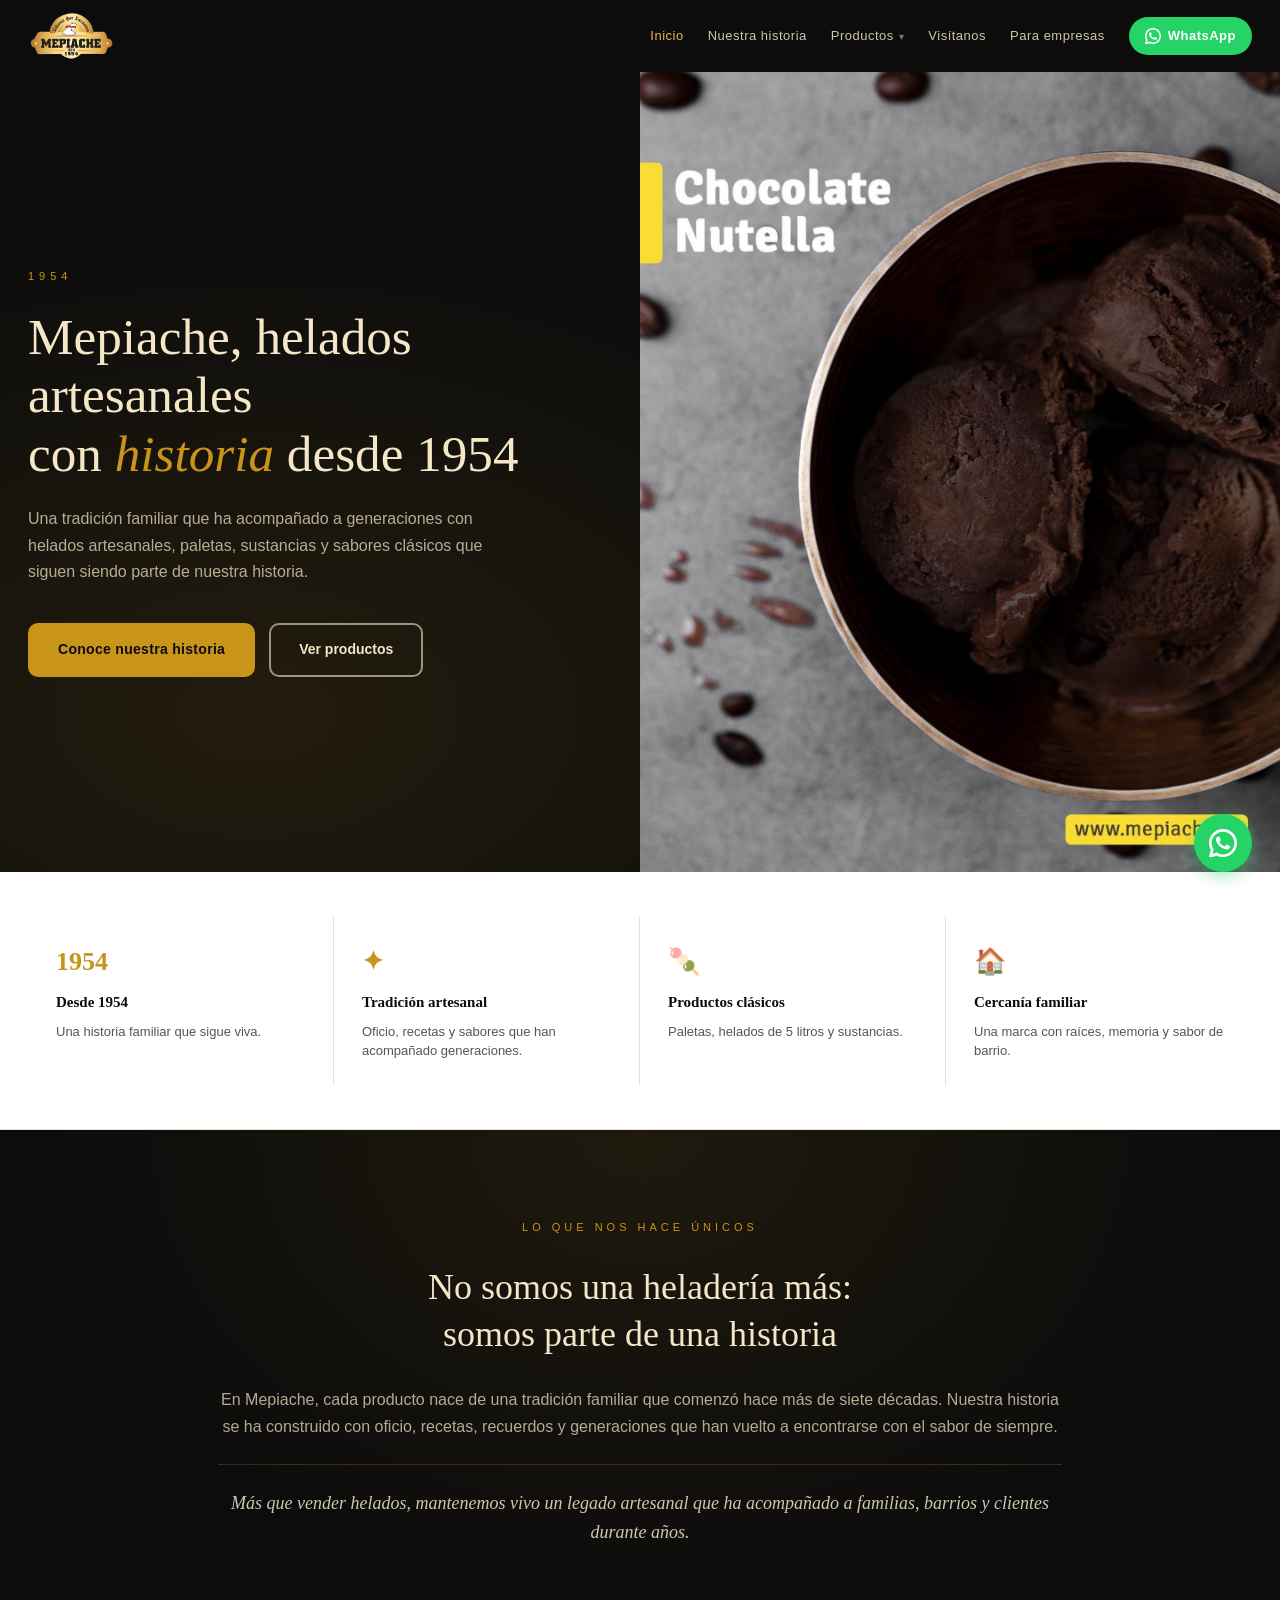
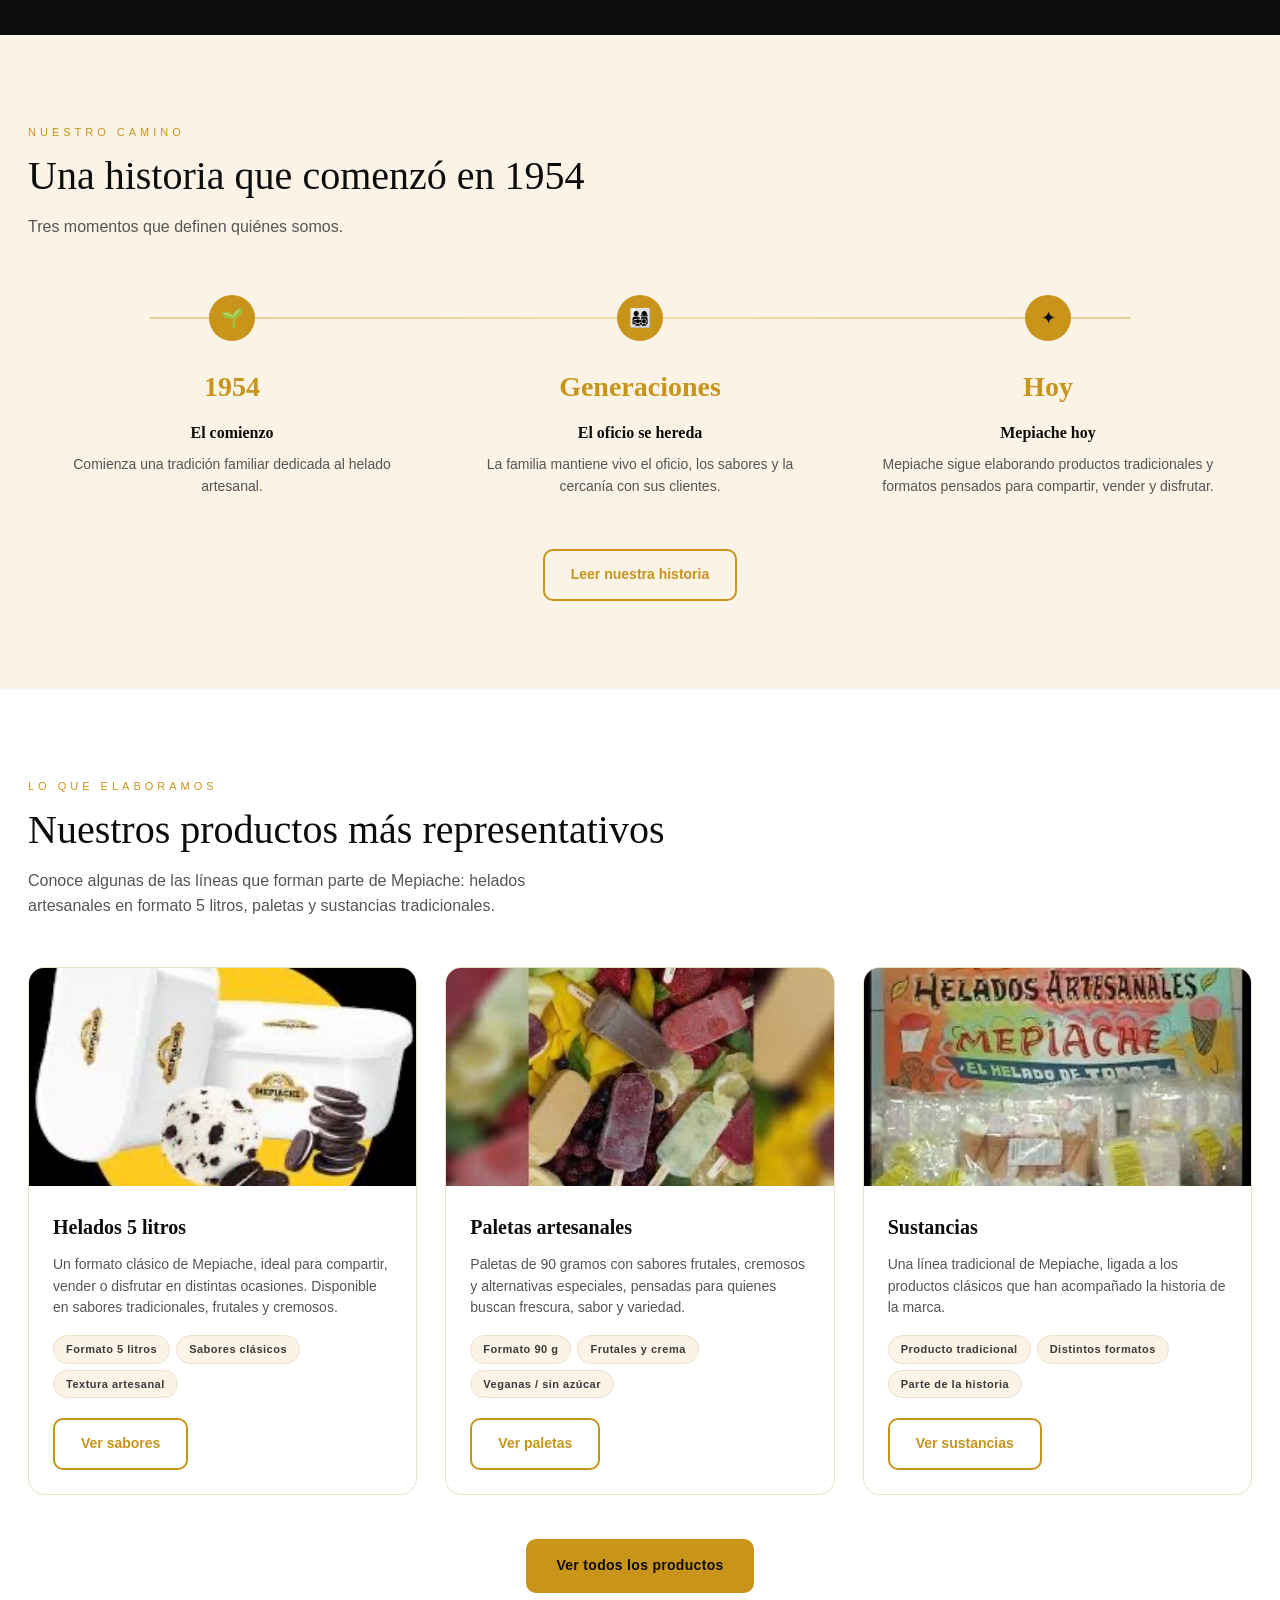
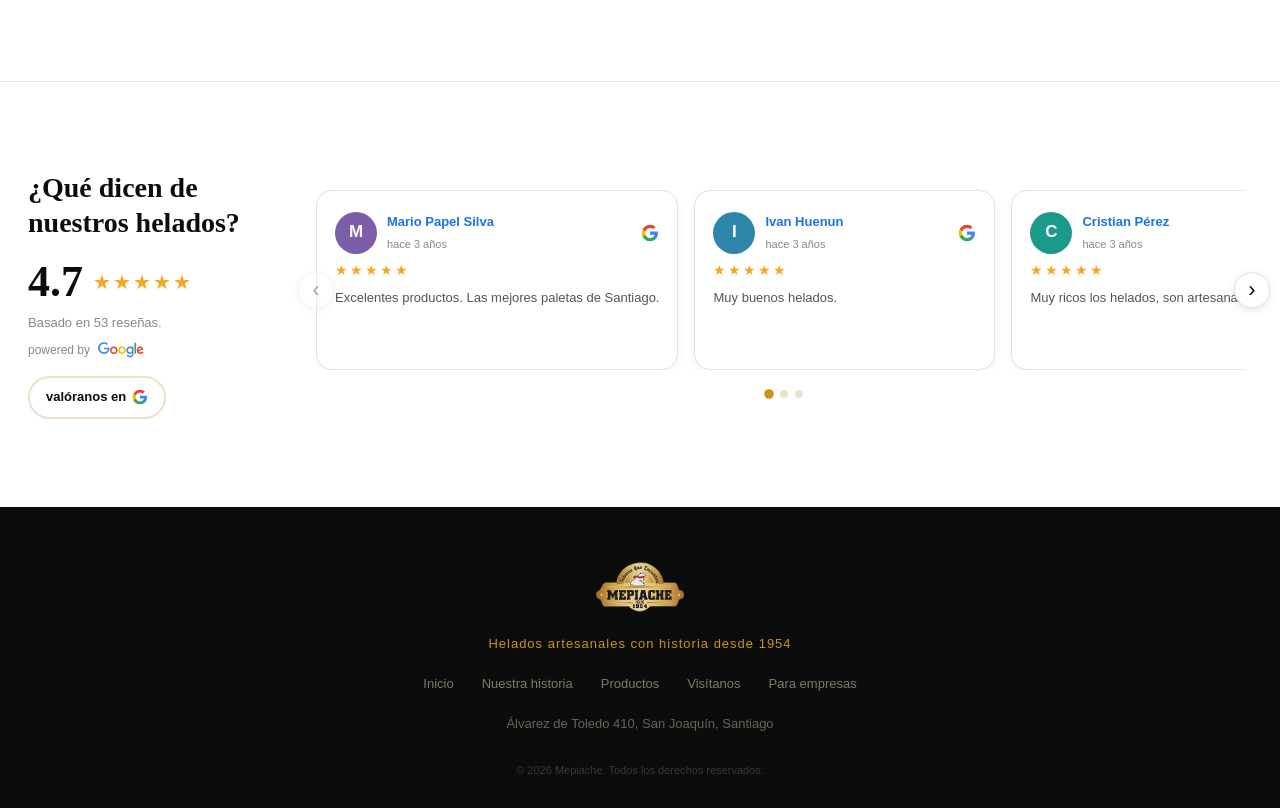
==== index.html @ a58d4d0b "Agrego json con catalogo" ====
<!DOCTYPE html>
<html lang="es">
<head>
  <meta charset="UTF-8">
  <meta name="viewport" content="width=device-width, initial-scale=1.0">
  <title>Mepiache — Helados Artesanales Desde 1954</title>
  <meta name="description" content="Mepiache, heladería artesanal familiar con historia desde 1954. Paletas, helados y sustancias elaborados con oficio y tradición.">
  <link rel="stylesheet" href="styles.css">
</head>
<body>

  <!-- ════════════════ HEADER ════════════════ -->
  <header class="header" id="inicio">
    <div class="container header-inner">
      <a href="index.html" class="logo-link">
        <img src="logo.png" alt="Mepiache Helados Artesanales" class="logo-img">
      </a>
      <button class="menu-toggle" aria-label="Abrir menú" aria-expanded="false">
        <span></span><span></span><span></span>
      </button>
      <nav class="nav">
        <a href="index.html" class="activo">Inicio</a>
        <a href="historia.html">Nuestra historia</a>
        <div class="nav-item">
          <a href="productos.html">Productos</a>
          <div class="dropdown-menu">
            <a href="productos.html#paletas"><span class="dropdown-icono">🍡</span>Paletas</a>
            <a href="productos.html#5litros"><span class="dropdown-icono">🍨</span>5 Litros</a>
            <a href="productos.html#10litros"><span class="dropdown-icono">🏺</span>10 Litros</a>
            <a href="productos.html#gelato"><span class="dropdown-icono">✨</span>Gelato Chef</a>
            <a href="productos.html#sustancias"><span class="dropdown-icono">🤍</span>Sustancias</a>
          </div>
        </div>
        <a href="visitanos.html">Visítanos</a>
        <a href="b2b.html">Para empresas</a>
        <a href="https://wa.me/56963914909?text=Hola%20Mepiache" target="_blank" class="btn-whatsapp">
          <svg xmlns="http://www.w3.org/2000/svg" width="16" height="16" fill="currentColor" viewBox="0 0 24 24"><path d="M17.472 14.382c-.297-.149-1.758-.867-2.03-.967-.273-.099-.471-.148-.67.15-.197.297-.767.966-.94 1.164-.173.199-.347.223-.644.075-.297-.15-1.255-.463-2.39-1.475-.883-.788-1.48-1.761-1.653-2.059-.173-.297-.018-.458.13-.606.134-.133.298-.347.446-.52.149-.174.198-.298.298-.497.099-.198.05-.371-.025-.52-.075-.149-.669-1.612-.916-2.207-.242-.579-.487-.5-.669-.51-.173-.008-.371-.01-.57-.01-.198 0-.52.074-.792.372-.272.297-1.04 1.016-1.04 2.479 0 1.462 1.065 2.875 1.213 3.074.149.198 2.096 3.2 5.077 4.487.709.306 1.262.489 1.694.625.712.227 1.36.195 1.871.118.571-.085 1.758-.719 2.006-1.413.248-.694.248-1.289.173-1.413-.074-.124-.272-.198-.57-.347z"/><path d="M12 0C5.373 0 0 5.373 0 12c0 2.124.558 4.122 1.535 5.854L.057 23.571a.75.75 0 00.914.914l5.674-1.472A11.942 11.942 0 0012 24c6.627 0 12-5.373 12-12S18.627 0 12 0zm0 21.75a9.713 9.713 0 01-4.951-1.355l-.355-.21-3.668.952.978-3.584-.23-.368A9.713 9.713 0 012.25 12C2.25 6.615 6.615 2.25 12 2.25S21.75 6.615 21.75 12 17.385 21.75 12 21.75z"/></svg>
          WhatsApp
        </a>
      </nav>
    </div>
  </header>

  <!-- ════════════════ HERO ════════════════ -->
  <section class="hero">
    <div class="hero-contenido container" style="max-width: none; padding-left: max(28px, calc((100vw - 1360px) / 2 + 28px));">
      <p class="hero-desde">1954</p>
      <h1>Mepiache, helados artesanales<br>con <em>historia</em> desde 1954</h1>
      <p class="hero-sub">Una tradición familiar que ha acompañado a generaciones con helados artesanales, paletas, sustancias y sabores clásicos que siguen siendo parte de nuestra historia.</p>
      <div class="hero-ctas">
        <a href="historia.html" class="btn-primario">Conoce nuestra historia</a>
        <a href="productos.html" class="btn-secundario">Ver productos</a>
      </div>
    </div>
    <div class="hero-imagen">
      <img src="img/chocolate-nutella.jpg" alt="Paleta artesanal Mepiache — Disfruta el verano">
    </div>
  </section>

  <!-- ════════════════ FRANJA DE IDENTIDAD ════════════════ -->
  <div class="identidad-strip">
    <div class="container">
      <div class="identidad-grid">

        <div class="identidad-card">
          <span class="identidad-anio">1954</span>
          <h3>Desde 1954</h3>
          <p>Una historia familiar que sigue viva.</p>
        </div>

        <div class="identidad-card">
          <span class="identidad-anio">✦</span>
          <h3>Tradición artesanal</h3>
          <p>Oficio, recetas y sabores que han acompañado generaciones.</p>
        </div>

        <div class="identidad-card">
          <span class="identidad-anio">🍡</span>
          <h3>Productos clásicos</h3>
          <p>Paletas, helados de 5 litros y sustancias.</p>
        </div>

        <div class="identidad-card">
          <span class="identidad-anio">🏠</span>
          <h3>Cercanía familiar</h3>
          <p>Una marca con raíces, memoria y sabor de barrio.</p>
        </div>

      </div>
    </div>
  </div>

  <!-- ════════════════ DIFERENCIADOR ════════════════ -->
  <section class="diferenciador">
    <div class="container">
      <span class="diferenciador-label">Lo que nos hace únicos</span>
      <h2>No somos una heladería más:<br>somos parte de una historia</h2>
      <p class="diferenciador-texto">En Mepiache, cada producto nace de una tradición familiar que comenzó hace más de siete décadas. Nuestra historia se ha construido con oficio, recetas, recuerdos y generaciones que han vuelto a encontrarse con el sabor de siempre.</p>
      <p class="diferenciador-cita">Más que vender helados, mantenemos vivo un legado artesanal que ha acompañado a familias, barrios y clientes durante años.</p>
    </div>
  </section>

  <!-- ════════════════ PREVIEW DE HISTORIA ════════════════ -->
  <section class="timeline-seccion">
    <div class="container">
      <div class="header-seccion">
        <span class="etiqueta-seccion">Nuestro camino</span>
        <h2 class="titulo-seccion">Una historia que comenzó en 1954</h2>
        <p class="subtitulo-seccion">Tres momentos que definen quiénes somos.</p>
      </div>

      <div class="timeline">

        <div class="timeline-item">
          <div class="timeline-punto"><span>🌱</span></div>
          <div>
            <span class="timeline-anio">1954</span>
            <h3>El comienzo</h3>
            <p>Comienza una tradición familiar dedicada al helado artesanal.</p>
          </div>
        </div>

        <div class="timeline-item">
          <div class="timeline-punto"><span>👨‍👩‍👧‍👦</span></div>
          <div>
            <span class="timeline-anio">Generaciones</span>
            <h3>El oficio se hereda</h3>
            <p>La familia mantiene vivo el oficio, los sabores y la cercanía con sus clientes.</p>
          </div>
        </div>

        <div class="timeline-item">
          <div class="timeline-punto"><span>✦</span></div>
          <div>
            <span class="timeline-anio">Hoy</span>
            <h3>Mepiache hoy</h3>
            <p>Mepiache sigue elaborando productos tradicionales y formatos pensados para compartir, vender y disfrutar.</p>
          </div>
        </div>

      </div>

      <div class="timeline-cta">
        <a href="historia.html" class="btn-outline">Leer nuestra historia</a>
      </div>
    </div>
  </section>

  <!-- ════════════════ PREVIEW PRODUCTOS ════════════════ -->
  <section class="productos-preview">
    <div class="container">
      <span class="etiqueta-seccion">Lo que elaboramos</span>
      <h2 class="titulo-seccion">Nuestros productos más representativos</h2>
      <p class="subtitulo-seccion">Conoce algunas de las líneas que forman parte de Mepiache: helados artesanales en formato 5 litros, paletas y sustancias tradicionales.</p>

      <div class="productos-preview-grid">

        <div class="producto-preview-card">
          <div class="producto-preview-img">
            <img src="img/envase-5litros.jpg" alt="Helados Mepiache formato 5 litros">
          </div>
          <div class="producto-preview-cuerpo">
            <h3>Helados 5 litros</h3>
            <p>Un formato clásico de Mepiache, ideal para compartir, vender o disfrutar en distintas ocasiones. Disponible en sabores tradicionales, frutales y cremosos.</p>
            <div class="producto-chips">
              <span class="producto-chip">Formato 5 litros</span>
              <span class="producto-chip">Sabores clásicos</span>
              <span class="producto-chip">Textura artesanal</span>
            </div>
            <a href="productos.html#5litros" class="btn-outline">Ver sabores</a>
          </div>
        </div>

        <div class="producto-preview-card">
          <div class="producto-preview-img">
            <img src="img/paletas-variedad.jpg" alt="Paletas artesanales Mepiache">
          </div>
          <div class="producto-preview-cuerpo">
            <h3>Paletas artesanales</h3>
            <p>Paletas de 90 gramos con sabores frutales, cremosos y alternativas especiales, pensadas para quienes buscan frescura, sabor y variedad.</p>
            <div class="producto-chips">
              <span class="producto-chip">Formato 90 g</span>
              <span class="producto-chip">Frutales y crema</span>
              <span class="producto-chip">Veganas / sin azúcar</span>
            </div>
            <a href="productos.html#paletas" class="btn-outline">Ver paletas</a>
          </div>
        </div>

        <div class="producto-preview-card">
          <div class="producto-preview-img">
            <img src="img/local-historico.jpg" alt="Mepiache — heladería artesanal">
          </div>
          <div class="producto-preview-cuerpo">
            <h3>Sustancias</h3>
            <p>Una línea tradicional de Mepiache, ligada a los productos clásicos que han acompañado la historia de la marca.</p>
            <div class="producto-chips">
              <span class="producto-chip">Producto tradicional</span>
              <span class="producto-chip">Distintos formatos</span>
              <span class="producto-chip">Parte de la historia</span>
            </div>
            <a href="productos.html#sustancias" class="btn-outline">Ver sustancias</a>
          </div>
        </div>

      </div>

      <div class="productos-preview-cta">
        <a href="productos.html" class="btn-primario">Ver todos los productos</a>
      </div>
    </div>
  </section>

  <!-- ════════════════ RESEÑAS GOOGLE ════════════════ -->
  <section class="seccion seccion-blanca reviews-seccion">
    <div class="container">
      <div class="reviews-layout">

        <!-- Columna izquierda: puntaje -->
        <div class="reviews-summary">
          <h2 class="reviews-titulo">¿Qué dicen de nuestros helados?</h2>
          <div class="reviews-score">
            <span class="score-numero">4.7</span>
            <div class="stars-row">
              <span class="star">★</span><span class="star">★</span><span class="star">★</span><span class="star">★</span><span class="star half">★</span>
            </div>
          </div>
          <p class="score-base">Basado en 53 reseñas.</p>
          <p class="score-powered">powered by
            <svg width="46" height="16" viewBox="0 0 272 92" xmlns="http://www.w3.org/2000/svg" style="vertical-align:middle;margin-left:4px;"><path d="M115.75 47.18c0 12.77-9.99 22.18-22.25 22.18s-22.25-9.41-22.25-22.18C71.25 34.32 81.24 25 93.5 25s22.25 9.32 22.25 22.18zm-9.74 0c0-7.98-5.79-13.44-12.51-13.44S80.99 39.2 80.99 47.18c0 7.9 5.79 13.44 12.51 13.44s12.51-5.55 12.51-13.44z" fill="#EA4335"/><path d="M163.75 47.18c0 12.77-9.99 22.18-22.25 22.18s-22.25-9.41-22.25-22.18c0-12.85 9.99-22.18 22.25-22.18s22.25 9.32 22.25 22.18zm-9.74 0c0-7.98-5.79-13.44-12.51-13.44s-12.51 5.46-12.51 13.44c0 7.9 5.79 13.44 12.51 13.44s12.51-5.55 12.51-13.44z" fill="#FBBC05"/><path d="M209.75 26.34v39.82c0 16.38-9.66 23.07-21.08 23.07-10.75 0-17.22-7.19-19.66-13.07l8.48-3.53c1.51 3.61 5.21 7.87 11.17 7.87 7.31 0 11.84-4.51 11.84-13v-3.19h-.34c-2.18 2.69-6.38 5.04-11.68 5.04-11.09 0-21.25-9.66-21.25-22.09 0-12.52 10.16-22.26 21.25-22.26 5.29 0 9.49 2.35 11.68 4.96h.34v-3.61h9.25zm-8.56 20.92c0-7.81-5.21-13.52-11.84-13.52-6.72 0-12.35 5.71-12.35 13.52 0 7.73 5.63 13.36 12.35 13.36 6.63 0 11.84-5.63 11.84-13.36z" fill="#4285F4"/><path d="M225 3v65h-9.5V3h9.5z" fill="#34A853"/><path d="M262.02 54.48l7.56 5.04c-2.44 3.61-8.32 9.83-18.48 9.83-12.6 0-22.01-9.74-22.01-22.18 0-13.19 9.49-22.18 20.92-22.18 11.51 0 17.14 9.16 18.98 14.11l1.01 2.52-29.65 12.28c2.27 4.45 5.8 6.72 10.75 6.72 4.96 0 8.4-2.44 10.92-6.14zm-23.27-7.98l19.82-8.23c-1.09-2.77-4.37-4.7-8.23-4.7-4.95 0-11.84 4.37-11.59 12.93z" fill="#EA4335"/><path d="M35.29 41.41V32h31.91c.31 1.64.47 3.58.47 5.68 0 7.06-1.93 15.79-8.15 22.01-6.05 6.3-13.78 9.66-24.02 9.66C16.32 69.35.36 53.89.36 34.67.36 15.45 16.32 0 35.5 0c10.5 0 17.98 4.12 23.6 9.49l-6.64 6.64c-4.03-3.78-9.49-6.72-16.97-6.72-13.86 0-24.7 11.17-24.7 25.03 0 13.86 10.84 25.03 24.7 25.03 8.99 0 14.11-3.61 17.39-6.89 2.66-2.66 4.41-6.46 5.1-11.65l-22.49.08z" fill="#4285F4"/></svg>
          </p>
          <a href="https://www.google.com/maps/place/MEPIACHE+Ltda/@-33.4920769,-70.6336537,829m/data=!3m1!1e3!4m6!3m5!1s0x9662dab1fd8597ef:0xe120444253fe02da!8m2!3d-33.4922046!4d-70.6336706!16s%2Fg%2F1tkspktc" target="_blank" class="btn-valoranos">
            valóranos en
            <svg width="16" height="16" viewBox="0 0 24 24" fill="none" style="vertical-align:middle;"><path d="M22.56 12.25c0-.78-.07-1.53-.2-2.25H12v4.26h5.92c-.26 1.37-1.04 2.53-2.21 3.31v2.77h3.57c2.08-1.92 3.28-4.74 3.28-8.09z" fill="#4285F4"/><path d="M12 23c2.97 0 5.46-.98 7.28-2.66l-3.57-2.77c-.98.66-2.23 1.06-3.71 1.06-2.86 0-5.29-1.93-6.16-4.53H2.18v2.84C3.99 20.53 7.7 23 12 23z" fill="#34A853"/><path d="M5.84 14.09c-.22-.66-.35-1.36-.35-2.09s.13-1.43.35-2.09V7.07H2.18C1.43 8.55 1 10.22 1 12s.43 3.45 1.18 4.93l3.66-2.84z" fill="#FBBC05"/><path d="M12 5.38c1.62 0 3.06.56 4.21 1.64l3.15-3.15C17.45 2.09 14.97 1 12 1 7.7 1 3.99 3.47 2.18 7.07l3.66 2.84c.87-2.6 3.3-4.53 6.16-4.53z" fill="#EA4335"/></svg>
          </a>
        </div>

        <!-- Columna derecha: carrusel -->
        <div class="reviews-carousel-outer">
          <button class="carousel-btn carousel-prev" aria-label="Anterior">&#8249;</button>

          <div class="reviews-carousel-viewport">
            <div class="reviews-track" id="reviewsTrack">

              <div class="review-card">
                <div class="review-top">
                  <div class="review-avatar" style="background:#7B5EA7;">M</div>
                  <div class="review-meta">
                    <p class="review-nombre">Mario Papel Silva</p>
                    <p class="review-fecha">hace 3 años</p>
                  </div>
                  <svg class="review-google-icon" width="18" height="18" viewBox="0 0 24 24" fill="none"><path d="M22.56 12.25c0-.78-.07-1.53-.2-2.25H12v4.26h5.92c-.26 1.37-1.04 2.53-2.21 3.31v2.77h3.57c2.08-1.92 3.28-4.74 3.28-8.09z" fill="#4285F4"/><path d="M12 23c2.97 0 5.46-.98 7.28-2.66l-3.57-2.77c-.98.66-2.23 1.06-3.71 1.06-2.86 0-5.29-1.93-6.16-4.53H2.18v2.84C3.99 20.53 7.7 23 12 23z" fill="#34A853"/><path d="M5.84 14.09c-.22-.66-.35-1.36-.35-2.09s.13-1.43.35-2.09V7.07H2.18C1.43 8.55 1 10.22 1 12s.43 3.45 1.18 4.93l3.66-2.84z" fill="#FBBC05"/><path d="M12 5.38c1.62 0 3.06.56 4.21 1.64l3.15-3.15C17.45 2.09 14.97 1 12 1 7.7 1 3.99 3.47 2.18 7.07l3.66 2.84c.87-2.6 3.3-4.53 6.16-4.53z" fill="#EA4335"/></svg>
                </div>
                <div class="stars-row small"><span class="star">★</span><span class="star">★</span><span class="star">★</span><span class="star">★</span><span class="star">★</span></div>
                <p class="review-texto">Excelentes productos. Las mejores paletas de Santiago.</p>
              </div>

              <div class="review-card">
                <div class="review-top">
                  <div class="review-avatar" style="background:#2E86AB;">I</div>
                  <div class="review-meta">
                    <p class="review-nombre">Ivan Huenun</p>
                    <p class="review-fecha">hace 3 años</p>
                  </div>
                  <svg class="review-google-icon" width="18" height="18" viewBox="0 0 24 24" fill="none"><path d="M22.56 12.25c0-.78-.07-1.53-.2-2.25H12v4.26h5.92c-.26 1.37-1.04 2.53-2.21 3.31v2.77h3.57c2.08-1.92 3.28-4.74 3.28-8.09z" fill="#4285F4"/><path d="M12 23c2.97 0 5.46-.98 7.28-2.66l-3.57-2.77c-.98.66-2.23 1.06-3.71 1.06-2.86 0-5.29-1.93-6.16-4.53H2.18v2.84C3.99 20.53 7.7 23 12 23z" fill="#34A853"/><path d="M5.84 14.09c-.22-.66-.35-1.36-.35-2.09s.13-1.43.35-2.09V7.07H2.18C1.43 8.55 1 10.22 1 12s.43 3.45 1.18 4.93l3.66-2.84z" fill="#FBBC05"/><path d="M12 5.38c1.62 0 3.06.56 4.21 1.64l3.15-3.15C17.45 2.09 14.97 1 12 1 7.7 1 3.99 3.47 2.18 7.07l3.66 2.84c.87-2.6 3.3-4.53 6.16-4.53z" fill="#EA4335"/></svg>
                </div>
                <div class="stars-row small"><span class="star">★</span><span class="star">★</span><span class="star">★</span><span class="star">★</span><span class="star">★</span></div>
                <p class="review-texto">Muy buenos helados.</p>
              </div>

              <div class="review-card">
                <div class="review-top">
                  <div class="review-avatar" style="background:#1B998B;">C</div>
                  <div class="review-meta">
                    <p class="review-nombre">Cristian Pérez</p>
                    <p class="review-fecha">hace 3 años</p>
                  </div>
                  <svg class="review-google-icon" width="18" height="18" viewBox="0 0 24 24" fill="none"><path d="M22.56 12.25c0-.78-.07-1.53-.2-2.25H12v4.26h5.92c-.26 1.37-1.04 2.53-2.21 3.31v2.77h3.57c2.08-1.92 3.28-4.74 3.28-8.09z" fill="#4285F4"/><path d="M12 23c2.97 0 5.46-.98 7.28-2.66l-3.57-2.77c-.98.66-2.23 1.06-3.71 1.06-2.86 0-5.29-1.93-6.16-4.53H2.18v2.84C3.99 20.53 7.7 23 12 23z" fill="#34A853"/><path d="M5.84 14.09c-.22-.66-.35-1.36-.35-2.09s.13-1.43.35-2.09V7.07H2.18C1.43 8.55 1 10.22 1 12s.43 3.45 1.18 4.93l3.66-2.84z" fill="#FBBC05"/><path d="M12 5.38c1.62 0 3.06.56 4.21 1.64l3.15-3.15C17.45 2.09 14.97 1 12 1 7.7 1 3.99 3.47 2.18 7.07l3.66 2.84c.87-2.6 3.3-4.53 6.16-4.53z" fill="#EA4335"/></svg>
                </div>
                <div class="stars-row small"><span class="star">★</span><span class="star">★</span><span class="star">★</span><span class="star">★</span><span class="star">★</span></div>
                <p class="review-texto">Muy ricos los helados, son artesanales de muchos sabores. Hay doble, triple con fruta y también de máquina.</p>
              </div>

              <div class="review-card">
                <div class="review-top">
                  <div class="review-avatar" style="background:#E84855;">C</div>
                  <div class="review-meta">
                    <p class="review-nombre">Carmen L.</p>
                    <p class="review-fecha">hace 1 mes</p>
                  </div>
                  <svg class="review-google-icon" width="18" height="18" viewBox="0 0 24 24" fill="none"><path d="M22.56 12.25c0-.78-.07-1.53-.2-2.25H12v4.26h5.92c-.26 1.37-1.04 2.53-2.21 3.31v2.77h3.57c2.08-1.92 3.28-4.74 3.28-8.09z" fill="#4285F4"/><path d="M12 23c2.97 0 5.46-.98 7.28-2.66l-3.57-2.77c-.98.66-2.23 1.06-3.71 1.06-2.86 0-5.29-1.93-6.16-4.53H2.18v2.84C3.99 20.53 7.7 23 12 23z" fill="#34A853"/><path d="M5.84 14.09c-.22-.66-.35-1.36-.35-2.09s.13-1.43.35-2.09V7.07H2.18C1.43 8.55 1 10.22 1 12s.43 3.45 1.18 4.93l3.66-2.84z" fill="#FBBC05"/><path d="M12 5.38c1.62 0 3.06.56 4.21 1.64l3.15-3.15C17.45 2.09 14.97 1 12 1 7.7 1 3.99 3.47 2.18 7.07l3.66 2.84c.87-2.6 3.3-4.53 6.16-4.53z" fill="#EA4335"/></svg>
                </div>
                <div class="stars-row small"><span class="star">★</span><span class="star">★</span><span class="star">★</span><span class="star">★</span><span class="star">★</span></div>
                <p class="review-texto">Me recuerda a la infancia. Mi familia lleva generaciones comprando en Mepiache. El helado de Lúcuma Manjar no tiene comparación.</p>
              </div>

              <div class="review-card">
                <div class="review-top">
                  <div class="review-avatar" style="background:#F18F01;">P</div>
                  <div class="review-meta">
                    <p class="review-nombre">Pablo M.</p>
                    <p class="review-fecha">hace 2 meses</p>
                  </div>
                  <svg class="review-google-icon" width="18" height="18" viewBox="0 0 24 24" fill="none"><path d="M22.56 12.25c0-.78-.07-1.53-.2-2.25H12v4.26h5.92c-.26 1.37-1.04 2.53-2.21 3.31v2.77h3.57c2.08-1.92 3.28-4.74 3.28-8.09z" fill="#4285F4"/><path d="M12 23c2.97 0 5.46-.98 7.28-2.66l-3.57-2.77c-.98.66-2.23 1.06-3.71 1.06-2.86 0-5.29-1.93-6.16-4.53H2.18v2.84C3.99 20.53 7.7 23 12 23z" fill="#34A853"/><path d="M5.84 14.09c-.22-.66-.35-1.36-.35-2.09s.13-1.43.35-2.09V7.07H2.18C1.43 8.55 1 10.22 1 12s.43 3.45 1.18 4.93l3.66-2.84z" fill="#FBBC05"/><path d="M12 5.38c1.62 0 3.06.56 4.21 1.64l3.15-3.15C17.45 2.09 14.97 1 12 1 7.7 1 3.99 3.47 2.18 7.07l3.66 2.84c.87-2.6 3.3-4.53 6.16-4.53z" fill="#EA4335"/></svg>
                </div>
                <div class="stars-row small"><span class="star">★</span><span class="star">★</span><span class="star">★</span><span class="star">★</span><span class="star">★</span></div>
                <p class="review-texto">Fui por primera vez y quedé sorprendido. Se nota que son artesanales de verdad, con ingredientes frescos. Volvería siempre.</p>
              </div>

            </div>
          </div>

          <button class="carousel-btn carousel-next" aria-label="Siguiente">&#8250;</button>

          <div class="carousel-dots" id="reviewsDots"></div>
        </div>

      </div>
    </div>
  </section>

  <!-- ════════════════ FOOTER ════════════════ -->
  <footer class="footer">
    <div class="container footer-inner">
      <img src="logo.png" alt="Mepiache" class="footer-logo">
      <p class="footer-tagline" data-config="tagline">Helados artesanales con historia desde 1954</p>
      <div class="footer-links">
        <a href="index.html">Inicio</a>
        <a href="historia.html">Nuestra historia</a>
        <a href="productos.html">Productos</a>
        <a href="visitanos.html">Visítanos</a>
        <a href="b2b.html">Para empresas</a>
      </div>
      <p class="footer-datos" data-config="direccion">Álvarez de Toledo 410, San Joaquín, Santiago</p>
      <p class="footer-copy" data-config="copyright">© 2026 Mepiache. Todos los derechos reservados.</p>
    </div>
  </footer>

  <a href="https://wa.me/56963914909?text=Hola%20Mepiache" target="_blank" class="wa-flotante" title="Escribir por WhatsApp">
    <svg xmlns="http://www.w3.org/2000/svg" width="28" height="28" fill="white" viewBox="0 0 24 24"><path d="M17.472 14.382c-.297-.149-1.758-.867-2.03-.967-.273-.099-.471-.148-.67.15-.197.297-.767.966-.94 1.164-.173.199-.347.223-.644.075-.297-.15-1.255-.463-2.39-1.475-.883-.788-1.48-1.761-1.653-2.059-.173-.297-.018-.458.13-.606.134-.133.298-.347.446-.52.149-.174.198-.298.298-.497.099-.198.05-.371-.025-.52-.075-.149-.669-1.612-.916-2.207-.242-.579-.487-.5-.669-.51-.173-.008-.371-.01-.57-.01-.198 0-.52.074-.792.372-.272.297-1.04 1.016-1.04 2.479 0 1.462 1.065 2.875 1.213 3.074.149.198 2.096 3.2 5.077 4.487.709.306 1.262.489 1.694.625.712.227 1.36.195 1.871.118.571-.085 1.758-.719 2.006-1.413.248-.694.248-1.289.173-1.413-.074-.124-.272-.198-.57-.347z"/><path d="M12 0C5.373 0 0 5.373 0 12c0 2.124.558 4.122 1.535 5.854L.057 23.571a.75.75 0 00.914.914l5.674-1.472A11.942 11.942 0 0012 24c6.627 0 12-5.373 12-12S18.627 0 12 0zm0 21.75a9.713 9.713 0 01-4.951-1.355l-.355-.21-3.668.952.978-3.584-.23-.368A9.713 9.713 0 012.25 12C2.25 6.615 6.615 2.25 12 2.25S21.75 6.615 21.75 12 17.385 21.75 12 21.75z"/></svg>
  </a>

  <script src="config.js"></script>
  <script>
    window.addEventListener('scroll', () => {
      document.querySelector('.header').classList.toggle('scrolled', window.scrollY > 40);
    });
    // Dropdown táctil
    var menuToggle = document.querySelector('.menu-toggle');
    var headerEl   = document.querySelector('.header');
    menuToggle.addEventListener('click', function () {
      var open = headerEl.classList.toggle('menu-abierto');
      this.setAttribute('aria-expanded', String(open));
    });
    document.querySelectorAll('.nav-item > a').forEach(function(a) {
      a.addEventListener('click', function(e) {
        if (window.innerWidth <= 900) {
          var ni = this.closest('.nav-item');
          if (ni.classList.contains('abierto')) {
            ni.classList.remove('abierto');
          } else {
            e.preventDefault();
            ni.classList.add('abierto');
          }
        }
      });
    });
    document.addEventListener('click', function(e) {
      if (!e.target.closest('.nav-item')) document.querySelectorAll('.nav-item').forEach(function(n) { n.classList.remove('abierto'); });
      if (!e.target.closest('.header')) { headerEl.classList.remove('menu-abierto'); menuToggle.setAttribute('aria-expanded', 'false'); }
    });

    // Reviews carousel
    (function () {
      const track   = document.getElementById('reviewsTrack');
      const dotsEl  = document.getElementById('reviewsDots');
      if (!track || !dotsEl) return;

      const cards   = Array.from(track.querySelectorAll('.review-card'));
      const prevBtn = document.querySelector('.carousel-prev');
      const nextBtn = document.querySelector('.carousel-next');
      let current   = 0;

      function visibleCount() {
        return window.innerWidth < 640 ? 1 : window.innerWidth < 960 ? 2 : 3;
      }

      function maxIndex() {
        return Math.max(0, cards.length - visibleCount());
      }

      function cardStep() {
        return cards[0] ? cards[0].offsetWidth + 16 : 0;
      }

      function buildDots() {
        dotsEl.innerHTML = '';
        const total = maxIndex() + 1;
        for (let i = 0; i < total; i++) {
          const btn = document.createElement('button');
          btn.className = 'carousel-dot' + (i === current ? ' activo' : '');
          btn.setAttribute('aria-label', 'Ir a reseña ' + (i + 1));
          btn.addEventListener('click', () => goTo(i));
          dotsEl.appendChild(btn);
        }
      }

      function goTo(index) {
        current = Math.max(0, Math.min(index, maxIndex()));
        track.style.transform = 'translateX(-' + (current * cardStep()) + 'px)';

        dotsEl.querySelectorAll('.carousel-dot').forEach(function (d, i) {
          d.classList.toggle('activo', i === current);
        });

        if (prevBtn) {
          prevBtn.disabled      = current === 0;
          prevBtn.style.opacity = current === 0 ? '0.35' : '1';
        }
        if (nextBtn) {
          nextBtn.disabled      = current >= maxIndex();
          nextBtn.style.opacity = current >= maxIndex() ? '0.35' : '1';
        }
      }

      if (prevBtn) prevBtn.addEventListener('click', function () { goTo(current - 1); });
      if (nextBtn) nextBtn.addEventListener('click', function () { goTo(current + 1); });

      buildDots();
      goTo(0);

      window.addEventListener('resize', function () {
        current = Math.min(current, maxIndex());
        buildDots();
        goTo(current);
      });
    })();
  </script>
</body>
</html>
---- styles.css ----
/* ═══════════════════════════════════════════════════
   MEPIACHE — Helados Artesanales Desde 1954
   Paleta: Crema · Dorado · Café · Negro suave
═══════════════════════════════════════════════════ */

/* ── VARIABLES ─────────────────────────────────── */
:root {
  --negro:        #0C0C0C;
  --negro-suave:  #1A1A1A;
  --cafe:         #0C0C0C;
  --cafe-medio:   #3A3A3A;
  --dorado:       #C8941A;
  --dorado-claro: #E8B84B;
  --crema:        #F5E6C8;
  --crema-suave:  #FAF3E6;
  --crema-oscura: #EDE0CC;
  --blanco:       #FFFFFF;
  --gris-texto:   #555555;
  --gris-suave:   #888888;
  --burdeo:       #7D2B38;
  --radio:        10px;
  --radio-lg:     16px;
  --sombra:       0 4px 24px rgba(44,26,14,0.10);
  --sombra-hover: 0 10px 36px rgba(44,26,14,0.16);
}

/* ── RESET Y BASE ──────────────────────────────── */
* { box-sizing: border-box; margin: 0; padding: 0; }
html { scroll-behavior: smooth; }
body {
  font-family: 'Georgia', 'Times New Roman', serif;
  color: var(--cafe);
  background: var(--blanco);
  line-height: 1.7;
}
.container {
  max-width: 1360px;
  margin: 0 auto;
  padding: 0 28px;
}
img { max-width: 100%; display: block; }
a { text-decoration: none; }
ul { list-style: none; }

/* ── UTILIDADES ────────────────────────────────── */
.etiqueta-seccion {
  font-family: Arial, sans-serif;
  font-size: 11px;
  letter-spacing: 4px;
  text-transform: uppercase;
  color: var(--dorado);
  margin-bottom: 10px;
  display: block;
}
.etiqueta-seccion.claro { color: var(--dorado-claro); }

.titulo-seccion {
  font-size: clamp(26px, 3.5vw, 40px);
  font-weight: normal;
  line-height: 1.2;
  margin-bottom: 14px;
  color: var(--cafe);
}
.titulo-seccion.claro { color: var(--crema); }

.subtitulo-seccion {
  font-family: Arial, sans-serif;
  font-size: 16px;
  color: var(--gris-texto);
  max-width: 580px;
  line-height: 1.6;
  margin-bottom: 48px;
}

/* ── BOTONES ────────────────────────────────────── */
.btn-primario {
  display: inline-block;
  background: var(--dorado);
  color: var(--negro);
  font-weight: bold;
  font-size: 14px;
  padding: 13px 28px;
  border-radius: var(--radio);
  border: 2px solid var(--dorado);
  cursor: pointer;
  font-family: Arial, sans-serif;
  transition: background 0.2s, transform 0.15s;
  letter-spacing: 0.3px;
}
.btn-primario:hover {
  background: var(--dorado-claro);
  border-color: var(--dorado-claro);
  transform: translateY(-2px);
}
.btn-secundario {
  display: inline-block;
  background: transparent;
  color: var(--crema);
  font-weight: bold;
  font-size: 14px;
  padding: 13px 28px;
  border-radius: var(--radio);
  border: 2px solid rgba(245,230,200,0.6);
  font-family: Arial, sans-serif;
  transition: background 0.2s, color 0.2s, border-color 0.2s;
}
.btn-secundario:hover {
  background: var(--crema);
  color: var(--cafe);
  border-color: var(--crema);
}
.btn-outline {
  display: inline-block;
  background: transparent;
  color: var(--dorado);
  font-weight: bold;
  font-size: 14px;
  padding: 12px 26px;
  border-radius: var(--radio);
  border: 2px solid var(--dorado);
  font-family: Arial, sans-serif;
  transition: background 0.2s, color 0.2s;
}
.btn-outline:hover {
  background: var(--dorado);
  color: var(--negro);
}
.btn-outline.claro {
  color: var(--crema);
  border-color: rgba(245,230,200,0.5);
}
.btn-outline.claro:hover {
  background: var(--crema);
  color: var(--cafe);
  border-color: var(--crema);
}
.btn-wa {
  display: inline-flex;
  align-items: center;
  gap: 8px;
  background: #25D366;
  color: white;
  font-weight: bold;
  font-size: 14px;
  padding: 12px 22px;
  border-radius: var(--radio);
  font-family: Arial, sans-serif;
  transition: background 0.2s, transform 0.15s;
}
.btn-wa:hover {
  background: #1DA855;
  transform: translateY(-2px);
}
.btn-wa svg { flex-shrink: 0; }
.btn-full { width: 100%; text-align: center; justify-content: center; }

/* ── HEADER ─────────────────────────────────────── */
.header {
  position: sticky;
  top: 0;
  z-index: 200;
  background: var(--cafe);
  padding: 10px 0;
  transition: box-shadow 0.3s;
}
.header.scrolled {
  box-shadow: 0 2px 20px rgba(0,0,0,0.4);
}
.header-inner {
  display: flex;
  justify-content: space-between;
  align-items: center;
  gap: 16px;
}
.logo-img { height: 52px; width: auto; }
.nav {
  display: flex;
  align-items: center;
  gap: 24px;
}
.nav a {
  color: var(--crema);
  font-family: Arial, sans-serif;
  font-size: 13px;
  letter-spacing: 0.5px;
  transition: color 0.2s;
  opacity: 0.85;
}
.nav a:hover,
.nav a.activo { color: var(--dorado-claro); opacity: 1; }

/* ── NAV DROPDOWN ────────────────────────────────── */
.nav-item {
  position: relative;
}
.nav-item > a {
  display: flex;
  align-items: center;
  gap: 5px;
}
.nav-item > a::after {
  content: '▾';
  font-size: 10px;
  opacity: 0.6;
  transition: transform 0.2s;
}
.nav-item:hover > a::after,
.nav-item.abierto > a::after { transform: rotate(180deg); opacity: 1; }

.dropdown-menu {
  position: absolute;
  top: calc(100% + 14px);
  left: 50%;
  transform: translateX(-50%) translateY(-6px);
  background: var(--negro-suave);
  border: 1px solid rgba(200,148,26,0.22);
  border-radius: var(--radio);
  padding: 6px 0;
  min-width: 195px;
  box-shadow: 0 10px 36px rgba(0,0,0,0.45);
  opacity: 0;
  visibility: hidden;
  transition: opacity 0.2s, transform 0.2s, visibility 0.2s;
  z-index: 300;
}
.nav-item:hover .dropdown-menu,
.nav-item.abierto .dropdown-menu {
  opacity: 1;
  visibility: visible;
  transform: translateX(-50%) translateY(0);
}
.dropdown-menu::before {
  content: '';
  position: absolute;
  top: -6px;
  left: 50%;
  transform: translateX(-50%);
  border: 6px solid transparent;
  border-top: none;
  border-bottom-color: rgba(200,148,26,0.22);
}
.dropdown-menu a {
  display: flex !important;
  align-items: center;
  gap: 10px;
  padding: 9px 18px;
  color: rgba(245,230,200,0.82) !important;
  font-family: Arial, sans-serif;
  font-size: 13px;
  opacity: 1 !important;
  transition: background 0.15s, color 0.15s !important;
  letter-spacing: 0.3px;
}
.dropdown-menu a:hover {
  background: rgba(200,148,26,0.13);
  color: var(--dorado-claro) !important;
}
.dropdown-icono { font-size: 14px; width: 18px; text-align: center; flex-shrink: 0; }

.btn-whatsapp {
  display: flex;
  align-items: center;
  gap: 7px;
  background: #25D366;
  color: white !important;
  padding: 8px 16px;
  border-radius: 20px;
  font-size: 13px;
  font-weight: bold;
  font-family: Arial, sans-serif;
  transition: background 0.2s, transform 0.2s;
  opacity: 1 !important;
}
.btn-whatsapp:hover { background: #1DA855; transform: translateY(-1px); }

/* ── MENÚ HAMBURGUESA ───────────────────────────── */
.menu-toggle {
  display: none;
  flex-direction: column;
  justify-content: center;
  gap: 5px;
  background: none;
  border: none;
  cursor: pointer;
  padding: 8px;
  flex-shrink: 0;
}
.menu-toggle span {
  display: block;
  width: 22px;
  height: 2px;
  background: var(--crema);
  border-radius: 2px;
  transition: transform 0.28s ease, opacity 0.28s ease;
}
.header.menu-abierto .menu-toggle span:nth-child(1) {
  transform: translateY(7px) rotate(45deg);
}
.header.menu-abierto .menu-toggle span:nth-child(2) {
  opacity: 0;
  transform: scaleX(0);
}
.header.menu-abierto .menu-toggle span:nth-child(3) {
  transform: translateY(-7px) rotate(-45deg);
}

/* ── HERO (SPLIT) ───────────────────────────────── */
.hero {
  background: var(--cafe);
  min-height: 88vh;
  display: grid;
  grid-template-columns: 1fr 1fr;
  overflow: hidden;
  position: relative;
}
.hero::before {
  content: '';
  position: absolute;
  inset: 0;
  background: radial-gradient(ellipse at 20% 80%, rgba(200,148,26,0.12) 0%, transparent 55%);
  pointer-events: none;
}
.hero-contenido {
  display: flex;
  flex-direction: column;
  justify-content: center;
  padding: 80px 56px 80px 0;
  position: relative;
  z-index: 2;
}
.hero-desde {
  font-family: Arial, sans-serif;
  font-size: 11px;
  letter-spacing: 5px;
  text-transform: uppercase;
  color: var(--dorado);
  margin-bottom: 22px;
}
.hero h1 {
  font-size: clamp(34px, 4vw, 72px);
  color: var(--crema);
  line-height: 1.15;
  font-weight: normal;
  margin-bottom: 22px;
}
.hero h1 em { color: var(--dorado); font-style: italic; }
.hero-sub {
  font-family: Arial, sans-serif;
  font-size: 16px;
  color: rgba(245,230,200,0.72);
  line-height: 1.65;
  margin-bottom: 38px;
  max-width: 480px;
}
.hero-ctas { display: flex; gap: 14px; flex-wrap: wrap; }

.hero-imagen {
  position: relative;
  display: flex;
  align-items: stretch;
}
.hero-img-placeholder {
  width: 100%;
  background: rgba(200,148,26,0.07);
  border-left: 1px solid rgba(200,148,26,0.15);
  display: flex;
  flex-direction: column;
  align-items: center;
  justify-content: center;
  gap: 12px;
  color: rgba(245,230,200,0.25);
  font-family: Arial, sans-serif;
  font-size: 13px;
  text-align: center;
  padding: 40px;
}
.hero-img-placeholder span { font-size: 52px; opacity: 0.4; }

/* ── SECCIONES BASE ────────────────────────────── */
.seccion { padding: 88px 0; }
.seccion-crema  { background: var(--crema-suave); }
.seccion-crema2 { background: var(--crema-oscura); }
.seccion-cafe   { background: var(--cafe); }
.seccion-blanca { background: var(--blanco); }

/* ── FRANJA DE IDENTIDAD ────────────────────────── */
.identidad-strip {
  background: var(--blanco);
  padding: 44px 0;
  border-bottom: 1px solid var(--crema-oscura);
}
.identidad-grid {
  display: grid;
  grid-template-columns: repeat(4, 1fr);
  gap: 0;
}
.identidad-card {
  padding: 24px 28px;
  border-right: 1px solid var(--crema-oscura);
  transition: background 0.2s;
}
.identidad-card:last-child { border-right: none; }
.identidad-card:hover { background: var(--crema-suave); }
.identidad-anio {
  font-size: 26px;
  font-weight: bold;
  color: var(--dorado);
  display: block;
  margin-bottom: 6px;
  font-family: Georgia, serif;
}
.identidad-card h3 {
  font-size: 15px;
  color: var(--cafe);
  margin-bottom: 6px;
  font-weight: bold;
}
.identidad-card p {
  font-family: Arial, sans-serif;
  font-size: 13px;
  color: var(--gris-texto);
  line-height: 1.5;
}

/* ── BLOQUE DIFERENCIADOR ───────────────────────── */
.diferenciador {
  background: var(--cafe);
  padding: 88px 0;
  text-align: center;
  position: relative;
  overflow: hidden;
}
.diferenciador::before {
  content: '';
  position: absolute;
  inset: 0;
  background: radial-gradient(ellipse at 50% 0%, rgba(200,148,26,0.1) 0%, transparent 65%);
}
.diferenciador .container { position: relative; z-index: 1; max-width: 900px; }
.diferenciador-label {
  font-family: Arial, sans-serif;
  font-size: 11px;
  letter-spacing: 4px;
  text-transform: uppercase;
  color: var(--dorado);
  margin-bottom: 28px;
  display: block;
}
.diferenciador h2 {
  font-size: clamp(22px, 3vw, 36px);
  color: var(--crema);
  font-weight: normal;
  line-height: 1.3;
  margin-bottom: 28px;
}
.diferenciador-texto {
  font-family: Arial, sans-serif;
  font-size: 16px;
  color: rgba(245,230,200,0.72);
  line-height: 1.7;
  margin-bottom: 24px;
}
.diferenciador-cita {
  font-size: 18px;
  color: rgba(245,230,200,0.85);
  font-style: italic;
  line-height: 1.6;
  border-top: 1px solid rgba(200,148,26,0.25);
  padding-top: 24px;
  margin-top: 8px;
}

/* ── TIMELINE ───────────────────────────────────── */
.timeline-seccion { background: var(--crema-suave); padding: 88px 0; }
.timeline-seccion .header-seccion { margin-bottom: 56px; }
.timeline {
  display: grid;
  grid-template-columns: repeat(3, 1fr);
  gap: 0;
  position: relative;
  margin-bottom: 52px;
}
.timeline::before {
  content: '';
  position: absolute;
  top: 22px;
  left: 10%;
  right: 10%;
  height: 2px;
  background: linear-gradient(90deg, var(--dorado) 0%, var(--dorado-claro) 50%, var(--dorado) 100%);
  opacity: 0.4;
}
.timeline-item {
  display: flex;
  flex-direction: column;
  align-items: center;
  text-align: center;
  padding: 0 24px;
}
.timeline-punto {
  width: 46px;
  height: 46px;
  border-radius: 50%;
  background: var(--dorado);
  display: flex;
  align-items: center;
  justify-content: center;
  margin-bottom: 22px;
  position: relative;
  z-index: 1;
  flex-shrink: 0;
}
.timeline-punto span { font-size: 18px; }
.timeline-anio {
  font-size: 28px;
  font-weight: bold;
  color: var(--dorado);
  display: block;
  margin-bottom: 8px;
  font-family: Georgia, serif;
}
.timeline-item h3 {
  font-size: 16px;
  color: var(--cafe);
  margin-bottom: 8px;
}
.timeline-item p {
  font-family: Arial, sans-serif;
  font-size: 14px;
  color: var(--gris-texto);
  line-height: 1.55;
}
.timeline-cta { text-align: center; }

/* ── PREVIEW PRODUCTOS (INDEX) ──────────────────── */
.productos-preview { background: var(--blanco); padding: 88px 0; }
.productos-preview-grid {
  display: grid;
  grid-template-columns: repeat(3, 1fr);
  gap: 28px;
  margin-bottom: 44px;
}
.producto-preview-card {
  border-radius: var(--radio-lg);
  border: 1px solid var(--crema-oscura);
  overflow: hidden;
  transition: transform 0.2s, box-shadow 0.2s;
  background: var(--blanco);
}
.producto-preview-card:hover {
  transform: translateY(-6px);
  box-shadow: var(--sombra-hover);
}
.producto-preview-img {
  width: 100%;
  aspect-ratio: 16/9;
  background: var(--crema-oscura);
  display: flex;
  flex-direction: column;
  align-items: center;
  justify-content: center;
  gap: 8px;
  color: var(--gris-suave);
  font-family: Arial, sans-serif;
  font-size: 12px;
  text-align: center;
}
.producto-preview-img span { font-size: 36px; }
.producto-preview-cuerpo { padding: 24px; }
.producto-preview-cuerpo h3 {
  font-size: 20px;
  color: var(--cafe);
  margin-bottom: 10px;
}
.producto-preview-cuerpo p {
  font-family: Arial, sans-serif;
  font-size: 14px;
  color: var(--gris-texto);
  line-height: 1.55;
  margin-bottom: 16px;
}
.producto-chips {
  display: flex;
  flex-wrap: wrap;
  gap: 6px;
  margin-bottom: 20px;
}
.producto-chip {
  font-family: Arial, sans-serif;
  font-size: 11px;
  font-weight: bold;
  letter-spacing: 0.5px;
  color: var(--cafe-medio);
  background: var(--crema-suave);
  border: 1px solid var(--crema-oscura);
  padding: 4px 12px;
  border-radius: 20px;
}
.productos-preview-cta { text-align: center; }

/* ── PAGE HERO (SUBPÁGINAS) ─────────────────────── */
.page-hero {
  background: var(--cafe);
  padding: 68px 0 56px;
  text-align: center;
  position: relative;
  overflow: hidden;
}
.page-hero::before {
  content: '';
  position: absolute;
  inset: 0;
  background: radial-gradient(ellipse at 50% 100%, rgba(200,148,26,0.13) 0%, transparent 65%);
}
.page-hero .container { position: relative; z-index: 1; }
.page-hero-titulo {
  font-size: clamp(28px, 4vw, 50px);
  color: var(--crema);
  font-weight: normal;
  line-height: 1.2;
  margin-bottom: 14px;
}
.page-hero-sub {
  font-family: Arial, sans-serif;
  font-size: 16px;
  color: rgba(245,230,200,0.65);
  max-width: 520px;
  margin: 0 auto;
  line-height: 1.6;
}

/* ── HISTORIA ───────────────────────────────────── */
/* ── TIMELINE HORIZONTAL HISTORIA ──────────────── */
.th-seccion {
  background: var(--blanco);
  padding: 72px 0 56px;
  border-bottom: 1px solid var(--crema-oscura);
}
.th-encabezado {
  text-align: center;
  margin-bottom: 48px;
}
.th-scroll {
  overflow-x: auto;
  padding: 0 28px 16px;
  scrollbar-width: thin;
  scrollbar-color: var(--crema-oscura) transparent;
}
.th-scroll::-webkit-scrollbar { height: 4px; }
.th-scroll::-webkit-scrollbar-thumb { background: var(--crema-oscura); border-radius: 4px; }

.th-wrap {
  display: flex;
  position: relative;
  min-width: 860px;
  max-width: 1060px;
  margin: 0 auto;
  height: 380px;
}
.th-wrap::before {
  content: '';
  position: absolute;
  left: 0; right: 0;
  top: 190px;
  height: 2px;
  background: linear-gradient(to right, transparent, var(--crema-oscura) 5%, var(--crema-oscura) 95%, transparent);
  z-index: 0;
}

.th-item {
  flex: 1;
  min-width: 120px;
  display: flex;
  flex-direction: column;
  align-items: center;
  z-index: 1;
}
.th-mitad {
  height: 190px;
  display: flex;
  flex-direction: column;
  align-items: center;
  width: 100%;
}

/* ARRIBA: texto + nodo en la mitad superior, varilla en la inferior */
.th-arriba .th-mitad-sup {
  justify-content: flex-end;
  padding-bottom: 10px;
  gap: 10px;
}
.th-arriba .th-mitad-inf {
  justify-content: flex-start;
}
.th-arriba .th-mitad-inf .th-varilla {
  width: 2px; height: 28px;
  background: var(--crema-oscura);
}
.th-arriba .th-mitad-inf .th-punto {
  width: 12px; height: 12px;
  border-radius: 50%;
  background: var(--dorado);
  box-shadow: 0 0 0 3px rgba(200,148,26,0.2);
}

/* ABAJO: varilla en la mitad superior, nodo + texto en la inferior */
.th-abajo .th-mitad-sup {
  justify-content: flex-end;
}
.th-abajo .th-mitad-sup .th-punto {
  width: 12px; height: 12px;
  border-radius: 50%;
  background: var(--dorado);
  box-shadow: 0 0 0 3px rgba(200,148,26,0.2);
}
.th-abajo .th-mitad-sup .th-varilla {
  width: 2px; height: 28px;
  background: var(--crema-oscura);
}
.th-abajo .th-mitad-inf {
  justify-content: flex-start;
  padding-top: 10px;
  gap: 10px;
}

/* Nodo circular */
.th-nodo {
  width: 64px; height: 64px;
  border-radius: 50%;
  display: flex;
  align-items: center;
  justify-content: center;
  font-size: 22px;
  flex-shrink: 0;
  transition: transform 0.2s, box-shadow 0.2s;
}
.th-nodo:hover { transform: scale(1.08); }
.th-nodo-dorado {
  background: var(--dorado);
  box-shadow: 0 4px 18px rgba(200,148,26,0.35);
  border: 3px solid var(--dorado-claro);
}
.th-nodo-oscuro {
  background: var(--negro-suave);
  box-shadow: 0 4px 18px rgba(0,0,0,0.2);
  border: 3px solid var(--cafe-medio);
}

/* Texto */
.th-texto {
  text-align: center;
  padding: 0 8px;
}
.th-year {
  font-family: Georgia, serif;
  font-size: 17px;
  font-weight: bold;
  color: var(--dorado);
  display: block;
  margin-bottom: 3px;
}
.th-titulo {
  font-family: Georgia, serif;
  font-size: 13px;
  color: var(--cafe);
  display: block;
  margin-bottom: 5px;
}
.th-desc {
  font-family: Arial, sans-serif;
  font-size: 11px;
  color: var(--gris-suave);
  line-height: 1.55;
  margin: 0;
}

/* ── ESTADOS TIMELINE (cuento) ───────────────────── */
.th-item {
  cursor: pointer;
  transition: opacity 0.45s ease;
}
.th-item .th-nodo { transition: transform 0.45s ease, box-shadow 0.45s ease; }
.th-item.th-futuro  { opacity: 0.18; }
.th-item.th-pasado  { opacity: 0.45; }
.th-item.th-activo  { opacity: 1; }
.th-item.th-activo .th-nodo {
  transform: scale(1.22);
  box-shadow: 0 0 0 7px rgba(200,148,26,0.22), 0 6px 28px rgba(200,148,26,0.4);
}
.th-item.th-futuro .th-punto { background: var(--crema-oscura); }

/* Línea de progreso dorada */
.th-progreso {
  position: absolute;
  left: 0;
  top: 188px;
  height: 4px;
  width: 0%;
  background: var(--dorado);
  border-radius: 2px;
  transition: width 0.55s ease;
  z-index: 1;
}

/* Carro animado sobre la línea */
.th-carro {
  position: absolute;
  top: 190px;
  margin-top: -66px; /* SVG height = 66px → wheel bottoms sit on line */
  left: 0;
  transform: translateX(-50%);
  transition: left 0.55s cubic-bezier(0.4, 0, 0.2, 1);
  z-index: 9;
  pointer-events: none;
  filter: drop-shadow(0 2px 6px rgba(0,0,0,0.22));
}
.th-carro-rueda {
  transform-box: fill-box;
  transform-origin: center;
}
.th-carro.moviendo .th-carro-rueda {
  animation: th-girar-rueda 0.55s linear;
}
.th-carro.moviendo.reversa .th-carro-rueda {
  animation: th-girar-rueda-rev 0.55s linear;
}
.th-carro.moviendo {
  animation: th-carro-marcha 0.55s ease-in-out;
}
@keyframes th-girar-rueda {
  from { transform: rotate(0deg); }
  to   { transform: rotate(360deg); }
}
@keyframes th-girar-rueda-rev {
  from { transform: rotate(0deg); }
  to   { transform: rotate(-360deg); }
}
@keyframes th-carro-marcha {
  0%   { transform: translateX(-50%) translateY(0px) rotate(0deg); }
  15%  { transform: translateX(-50%) translateY(-3px) rotate(-1deg); }
  35%  { transform: translateX(-50%) translateY(0px) rotate(0.5deg); }
  55%  { transform: translateX(-50%) translateY(-2px) rotate(-0.5deg); }
  80%  { transform: translateX(-50%) translateY(0px) rotate(0.3deg); }
  100% { transform: translateX(-50%) translateY(0px) rotate(0deg); }
}

/* Panel de contenido */
.th-panel {
  display: grid;
  grid-template-columns: 260px 1fr;
  gap: 40px;
  align-items: center;
  margin-top: 44px;
  padding: 32px 36px;
  background: var(--crema-suave);
  border-radius: var(--radio-lg);
  border: 1px solid var(--crema-oscura);
  min-height: 195px;
  transition: opacity 0.25s ease, transform 0.25s ease;
}
.th-panel-img {
  width: 100%;
  height: 185px;
  object-fit: cover;
  border-radius: var(--radio);
  display: block;
}
.th-panel-year {
  font-family: Georgia, serif;
  font-size: 52px;
  font-weight: bold;
  color: var(--dorado);
  display: block;
  line-height: 1;
  margin-bottom: 6px;
}
.th-panel-titulo {
  font-size: clamp(18px, 2vw, 24px);
  color: var(--cafe);
  font-weight: normal;
  margin-bottom: 12px;
}
.th-panel-texto {
  font-family: Arial, sans-serif;
  font-size: 15px;
  color: var(--gris-texto);
  line-height: 1.7;
  margin: 0;
}

/* Navegación */
.th-nav {
  display: flex;
  align-items: center;
  justify-content: center;
  gap: 20px;
  margin-top: 28px;
  flex-wrap: wrap;
}
.th-btn {
  background: transparent;
  border: 2px solid var(--dorado);
  color: var(--dorado);
  font-family: Arial, sans-serif;
  font-size: 13px;
  font-weight: bold;
  padding: 10px 26px;
  border-radius: var(--radio);
  cursor: pointer;
  transition: background 0.2s, color 0.2s, opacity 0.2s;
  letter-spacing: 0.3px;
}
.th-btn:hover:not(:disabled) { background: var(--dorado); color: var(--negro); }
.th-btn:disabled { opacity: 0.28; cursor: default; }
.th-nav-dots { display: flex; gap: 8px; align-items: center; }
.th-dot-nav {
  width: 8px; height: 8px;
  border-radius: 50%;
  background: var(--crema-oscura);
  border: none;
  cursor: pointer;
  padding: 0;
  transition: background 0.2s, transform 0.2s;
}
.th-dot-nav.activo { background: var(--dorado); transform: scale(1.35); }

.historia-intro {
  background: var(--crema-suave);
  padding: 72px 0;
}
.historia-intro-grid {
  display: grid;
  grid-template-columns: 1fr 1fr;
  gap: 64px;
  align-items: center;
}
.historia-intro-texto p {
  font-family: Arial, sans-serif;
  font-size: 15px;
  color: var(--gris-texto);
  line-height: 1.7;
  margin-bottom: 16px;
}
.historia-intro-texto p:last-child { margin-bottom: 0; }

.historia-bloques {
  background: var(--blanco);
  padding: 80px 0;
}
.historia-bloque {
  display: grid;
  grid-template-columns: 1fr 1fr;
  gap: 56px;
  align-items: center;
  padding: 56px 0;
  border-bottom: 1px solid var(--crema-oscura);
}
.historia-bloque:first-child { padding-top: 0; }
.historia-bloque:last-child { border-bottom: none; }
.historia-bloque.invertir { direction: rtl; }
.historia-bloque.invertir > * { direction: ltr; }

.historia-bloque-texto .etiqueta-numero {
  font-family: Arial, sans-serif;
  font-size: 11px;
  letter-spacing: 4px;
  text-transform: uppercase;
  color: var(--dorado);
  display: block;
  margin-bottom: 10px;
}
.historia-bloque-texto h3 {
  font-size: clamp(22px, 2.5vw, 30px);
  color: var(--cafe);
  font-weight: normal;
  margin-bottom: 16px;
  line-height: 1.25;
}
.historia-bloque-texto p {
  font-family: Arial, sans-serif;
  font-size: 15px;
  color: var(--gris-texto);
  line-height: 1.7;
}

.img-placeholder {
  width: 100%;
  aspect-ratio: 4/3;
  background: var(--crema-oscura);
  border-radius: var(--radio-lg);
  display: flex;
  flex-direction: column;
  align-items: center;
  justify-content: center;
  gap: 10px;
  color: var(--gris-suave);
  font-family: Arial, sans-serif;
  font-size: 13px;
  text-align: center;
}
.img-placeholder span { font-size: 44px; opacity: 0.5; }
.img-placeholder.tall { aspect-ratio: 3/4; }
.img-placeholder.cuadrado { aspect-ratio: 1/1; }

/* ── TABS ───────────────────────────────────────── */
.tabs-nav {
  display: flex;
  gap: 0;
  margin-bottom: 44px;
  border-bottom: 2px solid var(--crema-oscura);
}
.tab-btn {
  display: flex;
  flex-direction: column;
  align-items: center;
  gap: 3px;
  background: none;
  border: none;
  border-bottom: 3px solid transparent;
  margin-bottom: -2px;
  padding: 14px 24px 16px;
  cursor: pointer;
  font-family: inherit;
  transition: border-color 0.2s, background 0.2s;
  color: var(--gris-suave);
  white-space: nowrap;
  border-radius: 8px 8px 0 0;
}
.tab-btn:hover { background: var(--crema-suave); color: var(--cafe); }
.tab-btn.activo { border-bottom-color: var(--dorado); color: var(--cafe); }
.tab-icono { font-size: 24px; }
.tab-nombre { font-size: 14px; font-weight: bold; font-family: Georgia, serif; }
.tab-desc-corta {
  font-family: Arial, sans-serif;
  font-size: 10px;
  letter-spacing: 1px;
  text-transform: uppercase;
  color: var(--dorado);
}
.tab-panel { display: none; }
.tab-panel.activo { display: block; }

/* ── CATEGORÍA PRODUCTO (PRODUCTOS.HTML) ─────────── */
.categoria-bloque {
  display: grid;
  grid-template-columns: 340px 1fr;
  gap: 48px;
  align-items: start;
  padding: 44px 0 48px;
  border-bottom: 1px solid var(--crema-oscura);
}
.categoria-bloque:last-child { border-bottom: none; padding-bottom: 0; }
.categoria-imagen .img-placeholder { height: 300px; aspect-ratio: auto; width: 100%; }
.categoria-imagen img { transition: opacity 0.22s ease; }

.categoria-contenido h3 {
  font-size: clamp(20px, 2.2vw, 26px);
  color: var(--cafe);
  font-weight: normal;
  margin-bottom: 10px;
}
.categoria-contenido > p {
  font-family: Arial, sans-serif;
  font-size: 15px;
  color: var(--gris-texto);
  line-height: 1.65;
  margin-bottom: 24px;
}

.sabores-grupo { margin-bottom: 20px; }
.sabores-grupo-titulo {
  font-family: Arial, sans-serif;
  font-size: 11px;
  letter-spacing: 3px;
  text-transform: uppercase;
  color: var(--dorado);
  margin-bottom: 10px;
  display: block;
}
.sabores-chips {
  display: flex;
  flex-wrap: wrap;
  gap: 7px;
}
.sabor-chip {
  font-family: Arial, sans-serif;
  font-size: 12px;
  color: var(--cafe-medio);
  background: var(--crema-suave);
  border: 1px solid var(--crema-oscura);
  padding: 5px 13px;
  border-radius: 20px;
  transition: background 0.15s, border-color 0.15s, color 0.15s;
  cursor: pointer;
  appearance: none;
}
.sabor-chip:hover {
  background: var(--crema-oscura);
  border-color: var(--dorado);
}
.sabor-chip.activo {
  background: var(--dorado);
  border-color: var(--dorado);
  color: var(--negro);
}
.sabor-chip.vegano {
  background: rgba(45,130,80,0.07);
  border-color: rgba(45,130,80,0.3);
  color: #2d6a3a;
}
.sabor-chip.vegano.activo {
  background: #2d6a3a;
  border-color: #2d6a3a;
  color: white;
}
.sabor-chip.premium {
  background: rgba(200,148,26,0.08);
  border-color: rgba(200,148,26,0.35);
  color: var(--cafe-medio);
}
.sabor-chip.premium.activo {
  background: var(--dorado);
  border-color: var(--dorado);
  color: var(--negro);
}

/* ── BARRA DE FILTROS ───────────────────────────── */
.filtros-bar {
  display: flex;
  flex-wrap: wrap;
  align-items: center;
  gap: 8px;
  margin-bottom: 22px;
  padding: 12px 16px;
  background: var(--crema-suave);
  border-radius: var(--radio);
  border: 1px solid var(--crema-oscura);
}
.filtros-label {
  font-family: Georgia, serif;
  font-size: 12px;
  color: var(--gris-suave);
  letter-spacing: 0.04em;
  margin-right: 4px;
}
.filtro-btn {
  font-family: Arial, sans-serif;
  font-size: 12px;
  color: var(--cafe-medio);
  background: var(--blanco);
  border: 1px solid var(--crema-oscura);
  padding: 4px 13px;
  border-radius: 20px;
  cursor: pointer;
  transition: background 0.15s, border-color 0.15s, color 0.15s;
  appearance: none;
}
.filtro-btn:hover { border-color: var(--dorado); }
.filtro-btn.activo {
  background: var(--dorado);
  border-color: var(--dorado);
  color: var(--negro);
  font-weight: 600;
}

/* ── ÍCONOS EN CHIPS ────────────────────────────── */
.chip-tag {
  display: inline-block;
  font-size: 0.78em;
  margin-right: 3px;
  vertical-align: middle;
  line-height: 1;
}
.chip-tag-vegano { color: #2d6a3a; }
.chip-tag-premium { color: var(--dorado); }
.chip-tag-sinaz { color: var(--gris-suave); font-size: 0.7em; }

/* ── BADGE DE DISPONIBILIDAD ────────────────────── */
.sabor-disp {
  display: inline-block;
  margin-top: 6px;
  padding: 3px 11px 3px 8px;
  border-radius: 20px;
  font-family: Arial, sans-serif;
  font-size: 11px;
  font-weight: 600;
  letter-spacing: 0.02em;
}
.disp-disponible {
  background: #EDF7EE;
  color: #2E7D32;
  border: 1px solid #C8E6C9;
}
.disp-disponible::before { content: '● '; font-size: 0.7em; }
.disp-temporada {
  background: #FFF8E1;
  color: #9A6F0A;
  border: 1px solid #FFE082;
}
.disp-temporada::before { content: '◆ '; font-size: 0.7em; }
.disp-encargo {
  background: #F5F4F2;
  color: #777;
  border: 1px solid #DDD;
}
.disp-encargo::before { content: '✉ '; font-size: 0.8em; }

/* ── DETALLE POR SABOR ──────────────────────────── */
.sabor-detalle {
  background: var(--blanco);
  border: 1.5px solid var(--dorado);
  border-radius: var(--radio-lg);
  padding: 20px 22px;
  margin-top: 20px;
  animation: fadeSlide 0.2s ease;
}
@keyframes fadeSlide {
  from { opacity: 0; transform: translateY(-6px); }
  to   { opacity: 1; transform: translateY(0); }
}
.sabor-detalle-header {
  display: flex;
  justify-content: space-between;
  align-items: flex-start;
  margin-bottom: 10px;
}
.sabor-detalle-tipo {
  font-family: Arial, sans-serif;
  font-size: 10px;
  letter-spacing: 2.5px;
  text-transform: uppercase;
  color: var(--dorado);
  display: block;
  margin-bottom: 3px;
}
.sabor-detalle-nombre {
  font-size: 18px;
  font-weight: normal;
  color: var(--cafe);
  margin: 0;
  font-family: Georgia, serif;
}
.sabor-detalle-cerrar {
  background: none;
  border: none;
  font-size: 22px;
  line-height: 1;
  color: var(--gris-suave);
  cursor: pointer;
  padding: 0 2px;
  flex-shrink: 0;
  margin-top: -2px;
}
.sabor-detalle-cerrar:hover { color: var(--cafe); }
.sabor-detalle-desc {
  font-family: Arial, sans-serif;
  font-size: 13px;
  color: var(--gris-texto);
  line-height: 1.65;
  margin-bottom: 12px;
}
.sabor-detalle-meta {
  font-family: Arial, sans-serif;
  font-size: 12px;
  color: var(--gris-texto);
  line-height: 1.65;
  margin-bottom: 4px;
}
.sabor-detalle-meta strong { color: var(--cafe); }
.sabor-detalle .nutri-panel { margin-top: 14px; }

.categoria-cta { margin-top: 24px; }

/* ── GALERÍA ────────────────────────────────────── */
.galeria-grid {
  display: grid;
  grid-template-columns: repeat(3, 1fr);
  gap: 16px;
}
.galeria-item {
  position: relative;
  border-radius: var(--radio);
  overflow: hidden;
  cursor: pointer;
}
.galeria-item.grande { grid-column: span 2; }
.galeria-item.alto   { grid-row: span 2; }
.galeria-placeholder {
  width: 100%;
  aspect-ratio: 1/1;
  background: var(--crema-oscura);
  display: flex;
  flex-direction: column;
  align-items: center;
  justify-content: center;
  gap: 8px;
  transition: background 0.2s;
}
.galeria-item.grande .galeria-placeholder { aspect-ratio: 2/1; }
.galeria-item.alto .galeria-placeholder   { aspect-ratio: 1/2; }
.galeria-placeholder:hover { background: var(--crema); }
.galeria-placeholder span { font-size: 36px; opacity: 0.45; }
.galeria-etiqueta {
  position: absolute;
  bottom: 12px;
  left: 12px;
  background: rgba(44,26,14,0.75);
  color: var(--crema);
  font-family: Arial, sans-serif;
  font-size: 11px;
  letter-spacing: 1.5px;
  text-transform: uppercase;
  padding: 5px 12px;
  border-radius: 20px;
}

/* ── VISÍTANOS ──────────────────────────────────── */
.visitanos-grid {
  display: grid;
  grid-template-columns: 1fr 1fr;
  gap: 48px;
  align-items: start;
}
.visitanos-col h3 {
  font-size: 20px;
  color: var(--cafe);
  margin-bottom: 24px;
  padding-bottom: 14px;
  border-bottom: 2px solid var(--crema-oscura);
}
.dato-contacto {
  display: flex;
  gap: 14px;
  align-items: flex-start;
  margin-bottom: 20px;
}
.dato-icono {
  font-size: 22px;
  margin-top: 2px;
  flex-shrink: 0;
}
.dato-info strong {
  display: block;
  font-family: Arial, sans-serif;
  font-size: 12px;
  letter-spacing: 2px;
  text-transform: uppercase;
  color: var(--dorado);
  margin-bottom: 3px;
}
.dato-info p, .dato-info a {
  font-family: Arial, sans-serif;
  font-size: 14px;
  color: var(--gris-texto);
  line-height: 1.5;
}
.dato-info a:hover { color: var(--dorado); }

.mapa-embed {
  width: 100%;
  aspect-ratio: 4/3;
  border-radius: var(--radio-lg);
  overflow: hidden;
  margin-top: 24px;
  border: 1px solid var(--crema-oscura);
  box-shadow: var(--sombra);
}
.mapa-embed iframe {
  width: 100%;
  height: 100%;
  display: block;
  border: 0;
}

.redes-grid {
  display: flex;
  flex-direction: column;
  gap: 12px;
  margin-top: 12px;
}
.red-btn {
  display: flex;
  align-items: center;
  gap: 12px;
  padding: 12px 18px;
  border-radius: var(--radio);
  border: 1px solid var(--crema-oscura);
  background: var(--blanco);
  font-family: Arial, sans-serif;
  font-size: 14px;
  color: var(--cafe);
  transition: border-color 0.2s, box-shadow 0.2s;
}
.red-btn:hover {
  border-color: var(--dorado);
  box-shadow: 0 2px 12px rgba(200,148,26,0.12);
}
.red-btn span { font-size: 20px; }
.red-btn strong { font-size: 13px; display: block; color: var(--cafe); }
.red-btn small { font-size: 12px; color: var(--gris-suave); }

/* ── WA ACCESOS RÁPIDOS ─────────────────────────── */
.wa-rapidos-seccion {
  background: var(--crema-suave);
  padding: 64px 0;
  border-top: 1px solid var(--crema-oscura);
}
.wa-rapidos-titulo {
  text-align: center;
  font-size: 18px;
  color: var(--cafe);
  margin-bottom: 28px;
  font-weight: normal;
}
.wa-rapidos-grid {
  display: flex;
  flex-wrap: wrap;
  gap: 12px;
  justify-content: center;
}
.wa-rapido-btn {
  display: inline-flex;
  align-items: center;
  gap: 8px;
  background: var(--blanco);
  border: 1px solid #25D366;
  color: #1a7a3e;
  font-family: Arial, sans-serif;
  font-size: 13px;
  font-weight: bold;
  padding: 10px 18px;
  border-radius: 24px;
  transition: background 0.2s, color 0.2s;
}
.wa-rapido-btn:hover {
  background: #25D366;
  color: white;
}

/* ── STATS ──────────────────────────────────────── */
.stats {
  display: flex;
  gap: 36px;
  margin-top: 36px;
  padding-top: 28px;
  border-top: 1px solid var(--crema-oscura);
}
.stat { text-align: center; }
.stat-numero {
  display: block;
  font-size: 32px;
  color: var(--dorado);
  font-weight: bold;
}
.stat-label {
  font-family: Arial, sans-serif;
  font-size: 11px;
  color: var(--gris-suave);
  letter-spacing: 1px;
  text-transform: uppercase;
}

/* ── TABLA NUTRICIONAL ──────────────────────────── */
.nutri-panel {
  margin-top: 24px;
  border: 1px solid var(--crema-oscura);
  border-radius: var(--radio);
  overflow: hidden;
  font-family: Arial, sans-serif;
}
.nutri-panel summary {
  display: flex;
  align-items: center;
  gap: 8px;
  padding: 12px 16px;
  background: var(--crema-suave);
  cursor: pointer;
  font-size: 13px;
  font-weight: bold;
  color: var(--cafe);
  list-style: none;
  user-select: none;
  border-radius: var(--radio);
  transition: background 0.2s;
}
.nutri-panel summary::-webkit-details-marker { display: none; }
.nutri-panel summary::after {
  content: '▾';
  margin-left: auto;
  font-size: 15px;
  color: var(--dorado);
}
.nutri-panel[open] summary { border-radius: var(--radio) var(--radio) 0 0; }
.nutri-panel[open] summary::after { content: '▴'; }
.nutri-panel summary:hover { background: var(--crema-oscura); }

.nutri-inner { padding: 16px 18px 18px; }
.nutri-porcion {
  font-size: 12px;
  color: var(--gris-suave);
  margin-bottom: 12px;
}
.nutri-table {
  width: 100%;
  border-collapse: collapse;
  font-size: 13px;
}
.nutri-table th {
  text-align: left;
  font-size: 11px;
  letter-spacing: 0.5px;
  text-transform: uppercase;
  color: var(--gris-suave);
  border-bottom: 2px solid var(--crema-oscura);
  padding: 4px 8px 8px;
}
.nutri-table th:last-child { text-align: right; }
.nutri-table td {
  padding: 7px 8px;
  border-bottom: 1px solid var(--crema-oscura);
  color: var(--gris-texto);
  vertical-align: middle;
}
.nutri-table tr:last-child td { border-bottom: none; }
.nutri-table td:last-child { text-align: right; font-weight: bold; color: var(--cafe); }
.nutri-table .nutri-sub td:first-child { padding-left: 22px; color: var(--gris-suave); font-size: 12px; }
.nutri-table .nutri-sub td:last-child { font-weight: normal; color: var(--gris-texto); font-size: 12px; }

.nutri-alergenos {
  margin-top: 14px;
  padding-top: 12px;
  border-top: 1px solid var(--crema-oscura);
  font-size: 12px;
  color: var(--gris-texto);
  line-height: 1.6;
}
.nutri-alergenos strong { color: var(--cafe); }
.nutri-disclaimer {
  font-size: 11px;
  color: var(--gris-suave);
  margin-top: 10px;
  line-height: 1.5;
  font-style: italic;
}

/* ── RESEÑAS GOOGLE ─────────────────────────────── */
.reviews-seccion { border-top: 1px solid var(--crema-oscura); }

.reviews-layout {
  display: grid;
  grid-template-columns: 240px 1fr;
  gap: 48px;
  align-items: center;
}
.reviews-titulo {
  font-size: clamp(20px, 2.5vw, 28px);
  font-weight: bold;
  color: var(--negro);
  margin-bottom: 20px;
  line-height: 1.25;
}
.reviews-score {
  display: flex;
  align-items: center;
  gap: 10px;
  margin-bottom: 8px;
}
.score-numero {
  font-size: 44px;
  font-weight: bold;
  color: var(--negro);
  line-height: 1;
  font-family: Georgia, serif;
}
.score-base {
  font-family: Arial, sans-serif;
  font-size: 13px;
  color: var(--gris-suave);
  margin-bottom: 6px;
}
.score-powered {
  font-family: Arial, sans-serif;
  font-size: 12px;
  color: var(--gris-suave);
  margin-bottom: 16px;
  display: flex;
  align-items: center;
  gap: 4px;
}
.btn-valoranos {
  display: inline-flex;
  align-items: center;
  gap: 6px;
  font-family: Arial, sans-serif;
  font-size: 13px;
  font-weight: bold;
  color: var(--negro);
  background: var(--blanco);
  border: 2px solid var(--crema-oscura);
  padding: 8px 16px;
  border-radius: 24px;
  transition: border-color 0.2s, box-shadow 0.2s;
}
.btn-valoranos:hover {
  border-color: #4285F4;
  box-shadow: 0 2px 12px rgba(66,133,244,0.15);
}

.stars-row { display: flex; gap: 2px; }
.star { color: #F5A623; font-size: 20px; line-height: 1; }
.stars-row.small .star { font-size: 14px; }

/* Carrusel */
.reviews-carousel-outer {
  position: relative;
  display: flex;
  flex-direction: column;
  gap: 16px;
}
.reviews-carousel-viewport {
  overflow: hidden;
  border-radius: var(--radio);
}
.reviews-track {
  display: flex;
  gap: 16px;
  transition: transform 0.35s ease;
}
.review-card {
  background: var(--blanco);
  border: 1px solid var(--crema-oscura);
  border-radius: var(--radio-lg);
  padding: 20px 18px;
  display: flex;
  flex-direction: column;
  gap: 10px;
  min-width: calc(33.333% - 11px);
  flex-shrink: 0;
  box-shadow: 0 2px 8px rgba(0,0,0,0.05);
  height: 180px;
  overflow: hidden;
}
.review-top {
  display: flex;
  align-items: center;
  gap: 10px;
}
.review-avatar {
  width: 42px;
  height: 42px;
  border-radius: 50%;
  color: white;
  font-family: Arial, sans-serif;
  font-size: 17px;
  font-weight: bold;
  display: flex;
  align-items: center;
  justify-content: center;
  flex-shrink: 0;
}
.review-meta { flex: 1; }
.review-nombre {
  font-family: Arial, sans-serif;
  font-size: 13px;
  font-weight: bold;
  color: #1a73e8;
  margin-bottom: 2px;
}
.review-fecha {
  font-family: Arial, sans-serif;
  font-size: 11px;
  color: var(--gris-suave);
}
.review-google-icon { flex-shrink: 0; }
.review-texto {
  font-family: Arial, sans-serif;
  font-size: 13px;
  color: var(--gris-texto);
  line-height: 1.55;
  flex: 1;
  overflow: hidden;
  display: -webkit-box;
  -webkit-line-clamp: 3;
  -webkit-box-orient: vertical;
  line-clamp: 3;
}

/* Botones carrusel */
.carousel-btn {
  position: absolute;
  top: 50%;
  transform: translateY(-60%);
  width: 36px;
  height: 36px;
  border-radius: 50%;
  border: 1px solid var(--crema-oscura);
  background: var(--blanco);
  box-shadow: 0 2px 8px rgba(0,0,0,0.1);
  cursor: pointer;
  font-size: 22px;
  display: flex;
  align-items: center;
  justify-content: center;
  color: var(--negro);
  z-index: 2;
  transition: box-shadow 0.2s, background 0.2s;
  line-height: 1;
}
.carousel-btn:hover { background: var(--crema-suave); box-shadow: 0 4px 14px rgba(0,0,0,0.15); }
.carousel-prev { left: -18px; }
.carousel-next { right: -18px; }
.carousel-btn:disabled { opacity: 0.3; cursor: default; }

/* Dots */
.carousel-dots {
  display: flex;
  justify-content: center;
  gap: 7px;
  padding-top: 4px;
}
.carousel-dot {
  width: 8px;
  height: 8px;
  border-radius: 50%;
  background: var(--crema-oscura);
  border: none;
  cursor: pointer;
  padding: 0;
  transition: background 0.2s, transform 0.2s;
}
.carousel-dot.activo {
  background: var(--dorado);
  transform: scale(1.2);
}

@media (max-width: 900px) {
  .reviews-layout { grid-template-columns: 1fr; gap: 32px; }
  .review-card { min-width: calc(50% - 8px); }
}
@media (max-width: 600px) {
  .review-card { min-width: 100%; }
  .carousel-prev { left: -12px; }
  .carousel-next { right: -12px; }
}

/* ── HIGHLIGHTS (INDEX) ─────────────────────────── */
.highlights-grid {
  display: grid;
  grid-template-columns: repeat(3, 1fr);
  gap: 28px;
}
.highlight-card {
  display: flex;
  flex-direction: column;
  align-items: center;
  text-align: center;
  background: var(--blanco);
  border-radius: var(--radio-lg);
  padding: 40px 28px 32px;
  border: 1px solid var(--crema-oscura);
  transition: transform 0.2s, box-shadow 0.2s;
  color: inherit;
}
.highlight-card:hover {
  transform: translateY(-6px);
  box-shadow: var(--sombra-hover);
}
.highlight-icono { font-size: 48px; margin-bottom: 14px; display: block; }
.highlight-card h3 { font-size: 18px; margin-bottom: 8px; color: var(--cafe); }
.highlight-card p {
  font-family: Arial, sans-serif;
  font-size: 14px;
  color: var(--gris-texto);
  line-height: 1.55;
  margin-bottom: 18px;
  flex: 1;
}
.highlight-link {
  font-family: Arial, sans-serif;
  font-size: 13px;
  font-weight: bold;
  color: var(--dorado);
}

/* ── TAG PREMIUM ─────────────────────────────────── */
.tag {
  display: inline-block;
  background: var(--crema-suave);
  color: var(--dorado);
  font-size: 11px;
  font-family: Arial, sans-serif;
  font-weight: bold;
  letter-spacing: 1px;
  text-transform: uppercase;
  padding: 4px 12px;
  border-radius: 20px;
  border: 1px solid var(--dorado);
}
.tag-premium { background: var(--dorado); color: var(--negro); border-color: var(--dorado); }

/* ── FOOTER ─────────────────────────────────────── */
.footer {
  background: var(--cafe);
  padding: 52px 0 28px;
}
.footer-inner {
  display: flex;
  flex-direction: column;
  align-items: center;
  gap: 18px;
  text-align: center;
}
.footer-logo { height: 56px; width: auto; opacity: 0.9; }
.footer-tagline {
  font-family: Arial, sans-serif;
  font-size: 13px;
  color: var(--dorado);
  letter-spacing: 1px;
}
.footer-links { display: flex; flex-wrap: wrap; justify-content: center; gap: 14px 28px; }
.footer-links a {
  font-family: Arial, sans-serif;
  font-size: 13px;
  color: rgba(245,230,200,0.5);
  transition: color 0.2s;
}
.footer-links a:hover { color: var(--dorado-claro); }
.footer-datos {
  font-family: Arial, sans-serif;
  font-size: 13px;
  color: rgba(245,230,200,0.4);
}
.footer-copy {
  font-family: Arial, sans-serif;
  font-size: 11px;
  color: rgba(245,230,200,0.2);
  margin-top: 8px;
}

/* ── VIDEOS EN MEDIOS ───────────────────────────── */
.medios-videos-seccion {
  margin-top: 64px;
  padding-top: 48px;
  border-top: 1px solid var(--crema-oscura);
}
.medios-titulo {
  font-size: clamp(20px, 2.5vw, 28px);
  font-weight: normal;
  color: var(--cafe);
  margin-bottom: 8px;
}
.medios-subtitulo {
  font-family: Arial, sans-serif;
  font-size: 15px;
  color: var(--gris-suave);
  margin-bottom: 32px;
}
.videos-grid {
  display: grid;
  grid-template-columns: repeat(auto-fill, minmax(340px, 1fr));
  gap: 28px;
  max-width: 860px;
}
.video-card {
  border-radius: var(--radio-lg);
  overflow: hidden;
  border: 1px solid var(--crema-oscura);
  background: var(--blanco);
  box-shadow: var(--sombra);
  transition: box-shadow 0.2s, transform 0.2s;
}
.video-card:hover {
  box-shadow: var(--sombra-hover);
  transform: translateY(-3px);
}
.video-thumb-link {
  display: block;
  position: relative;
  aspect-ratio: 16/9;
  overflow: hidden;
  background: #000;
}
.video-thumb-link img {
  width: 100%;
  height: 100%;
  object-fit: cover;
  display: block;
  transition: opacity 0.25s, transform 0.25s;
}
.video-thumb-link:hover img {
  opacity: 0.8;
  transform: scale(1.03);
}
.video-play-btn {
  position: absolute;
  top: 50%;
  left: 50%;
  transform: translate(-50%, -50%);
  width: 62px;
  height: 62px;
  background: rgba(200, 0, 0, 0.88);
  border-radius: 50%;
  display: flex;
  align-items: center;
  justify-content: center;
  transition: transform 0.2s, background 0.2s;
  padding-left: 4px;
}
.video-thumb-link:hover .video-play-btn {
  transform: translate(-50%, -50%) scale(1.12);
  background: #cc0000;
}
.video-info {
  padding: 16px 20px 20px;
}
.video-badge {
  display: inline-block;
  font-family: Arial, sans-serif;
  font-size: 10px;
  font-weight: bold;
  letter-spacing: 2px;
  text-transform: uppercase;
  color: var(--dorado);
  background: rgba(200,148,26,0.1);
  border: 1px solid rgba(200,148,26,0.3);
  padding: 3px 10px;
  border-radius: 20px;
  margin-bottom: 10px;
}
.video-titulo {
  font-size: 16px;
  color: var(--cafe);
  margin-bottom: 5px;
}
.video-desc {
  font-family: Arial, sans-serif;
  font-size: 13px;
  color: var(--gris-suave);
  line-height: 1.5;
}

@media (max-width: 600px) {
  .videos-grid { grid-template-columns: 1fr; }
}

/* ── IMÁGENES REALES ────────────────────────────── */
.hero-imagen > img {
  width: 100%;
  height: 100%;
  object-fit: cover;
  display: block;
}
.producto-preview-img {
  overflow: hidden;
}
.producto-preview-img > img {
  width: 100%;
  aspect-ratio: 16/9;
  object-fit: cover;
  display: block;
}
.historia-intro-grid > div > img {
  width: 100%;
  aspect-ratio: 3/4;
  object-fit: cover;
  border-radius: var(--radio-lg);
  display: block;
}
.historia-bloque > img,
.historia-bloque > div > img {
  width: 100%;
  aspect-ratio: 4/3;
  object-fit: cover;
  border-radius: var(--radio-lg);
  display: block;
}
.galeria-placeholder {
  overflow: hidden;
}
.galeria-placeholder > img {
  width: 100%;
  height: 100%;
  object-fit: cover;
  display: block;
  transition: transform 0.35s;
}
.galeria-item:hover .galeria-placeholder > img {
  transform: scale(1.05);
}
.categoria-imagen > img {
  width: 100%;
  height: 320px;
  object-fit: cover;
  border-radius: var(--radio-lg);
  display: block;
}

/* ── BOTÓN FLOTANTE WA ──────────────────────────── */
.wa-flotante {
  position: fixed;
  bottom: 28px;
  right: 28px;
  width: 58px;
  height: 58px;
  background: #25D366;
  border-radius: 50%;
  display: flex;
  align-items: center;
  justify-content: center;
  box-shadow: 0 4px 16px rgba(37,211,102,0.45);
  z-index: 999;
  transition: transform 0.2s, box-shadow 0.2s;
}
.wa-flotante:hover {
  transform: scale(1.1);
  box-shadow: 0 6px 24px rgba(37,211,102,0.55);
}

/* ── FORMULARIO B2B ─────────────────────────────── */
.b2b-beneficios-strip {
  background: var(--blanco);
  border-bottom: 1px solid var(--crema-oscura);
  padding: 32px 0;
}
.b2b-beneficios-grid {
  display: grid;
  grid-template-columns: repeat(4, 1fr);
}
.b2b-beneficio {
  text-align: center;
  padding: 16px 24px;
  border-right: 1px solid var(--crema-oscura);
}
.b2b-beneficio:last-child { border-right: none; }
.b2b-beneficio-icono { font-size: 28px; display: block; margin-bottom: 6px; }
.b2b-beneficio h4 { font-size: 14px; color: var(--cafe); margin-bottom: 3px; }
.b2b-beneficio p {
  font-family: Arial, sans-serif;
  font-size: 12px;
  color: var(--gris-suave);
  line-height: 1.4;
  margin: 0;
}

.b2b-layout {
  display: grid;
  grid-template-columns: 1fr 320px;
  gap: 40px;
  align-items: start;
}
.b2b-sidebar { position: sticky; top: 88px; }
.b2b-sidebar-card {
  background: var(--blanco);
  border-radius: var(--radio-lg);
  border: 1px solid var(--crema-oscura);
  padding: 24px;
  margin-bottom: 16px;
}
.b2b-sidebar-card h3 {
  font-size: 16px;
  color: var(--cafe);
  margin-bottom: 16px;
  padding-bottom: 12px;
  border-bottom: 1px solid var(--crema-oscura);
}
.b2b-sidebar-card.oscuro { background: var(--cafe); border-color: var(--cafe); }
.b2b-sidebar-card.oscuro h3 {
  color: var(--crema);
  border-color: rgba(245, 230, 200, 0.15);
}
.b2b-paso {
  display: flex;
  gap: 12px;
  align-items: flex-start;
  margin-bottom: 16px;
}
.b2b-paso:last-child { margin-bottom: 0; }
.b2b-paso-num {
  width: 26px;
  height: 26px;
  border-radius: 50%;
  background: var(--dorado);
  color: var(--negro);
  font-family: Arial, sans-serif;
  font-size: 12px;
  font-weight: bold;
  display: flex;
  align-items: center;
  justify-content: center;
  flex-shrink: 0;
  margin-top: 1px;
}
.b2b-paso p {
  font-family: Arial, sans-serif;
  font-size: 13px;
  color: var(--gris-texto);
  line-height: 1.55;
  margin: 0;
}
.b2b-paso p strong { color: var(--cafe); }
.b2b-stats-mini {
  display: flex;
  gap: 20px;
  margin-top: 16px;
}
.b2b-stat-mini strong {
  font-size: 22px;
  color: var(--dorado);
  font-family: Georgia, serif;
  display: block;
}
.b2b-stat-mini span {
  font-family: Arial, sans-serif;
  font-size: 10px;
  letter-spacing: 1px;
  text-transform: uppercase;
  color: rgba(245, 230, 200, 0.45);
}

.b2b-form {
  background: var(--blanco);
  border-radius: var(--radio-lg);
  border: 1px solid var(--crema-oscura);
  overflow: hidden;
}
.b2b-form-sec {
  padding: 28px 32px;
  border-bottom: 1px solid var(--crema-oscura);
}
.b2b-form-sec:last-of-type { border-bottom: none; }
.b2b-sec-titulo {
  display: flex;
  align-items: center;
  gap: 8px;
  font-family: Arial, sans-serif;
  font-size: 11px;
  font-weight: bold;
  letter-spacing: 3px;
  text-transform: uppercase;
  color: var(--dorado);
  margin-bottom: 22px;
}
.b2b-sec-titulo .b2b-sec-icono { font-size: 16px; letter-spacing: 0; }
.b2b-grid-2 {
  display: grid;
  grid-template-columns: 1fr 1fr;
  gap: 16px;
}
.form-grupo { margin-bottom: 18px; }
.form-grupo:last-child { margin-bottom: 0; }
.form-label {
  display: block;
  font-family: Arial, sans-serif;
  font-size: 11px;
  font-weight: bold;
  letter-spacing: 0.8px;
  text-transform: uppercase;
  color: var(--cafe-medio);
  margin-bottom: 7px;
}
.form-label .req { color: var(--dorado); margin-left: 2px; }
.form-input,
.form-select,
.form-textarea {
  width: 100%;
  padding: 11px 14px;
  border: 1.5px solid var(--crema-oscura);
  border-radius: var(--radio);
  font-family: Arial, sans-serif;
  font-size: 14px;
  color: var(--cafe);
  background: var(--blanco);
  transition: border-color 0.2s, box-shadow 0.2s;
  outline: none;
  appearance: none;
}
.form-input:focus,
.form-select:focus,
.form-textarea:focus {
  border-color: var(--dorado);
  box-shadow: 0 0 0 3px rgba(200, 148, 26, 0.12);
}
.form-input::placeholder,
.form-textarea::placeholder { color: var(--gris-suave); }
.form-input.error,
.form-select.error { border-color: #c0392b; }
.form-select {
  background-image: url("data:image/svg+xml,%3Csvg xmlns='http://www.w3.org/2000/svg' width='10' height='6' viewBox='0 0 10 6'%3E%3Cpath d='M0 0l5 6 5-6z' fill='%23888'/%3E%3C/svg%3E");
  background-repeat: no-repeat;
  background-position: right 14px center;
  padding-right: 36px;
  cursor: pointer;
}
.form-textarea { min-height: 110px; resize: vertical; line-height: 1.6; }

.form-chips { display: flex; flex-wrap: wrap; gap: 8px; }
.form-chip-input { display: none; }
.form-chip-label {
  display: inline-flex;
  align-items: center;
  gap: 5px;
  padding: 7px 16px;
  border-radius: 24px;
  border: 1.5px solid var(--crema-oscura);
  background: var(--blanco);
  font-family: Arial, sans-serif;
  font-size: 13px;
  color: var(--cafe-medio);
  cursor: pointer;
  transition: border-color 0.15s, background 0.15s, color 0.15s;
  user-select: none;
  line-height: 1.4;
}
.form-chip-label:hover { border-color: var(--dorado); color: var(--cafe); }
.form-chip-input:checked + .form-chip-label {
  background: var(--dorado);
  border-color: var(--dorado);
  color: var(--negro);
  font-weight: 600;
}
.form-chip-radio:checked + .form-chip-label {
  background: var(--negro);
  border-color: var(--negro);
  color: var(--crema);
  font-weight: 600;
}
.form-error-msg {
  font-family: Arial, sans-serif;
  font-size: 11px;
  color: #c0392b;
  margin-top: 6px;
  display: none;
}
.form-error-msg.visible { display: block; }

.b2b-submit-area {
  display: flex;
  align-items: center;
  gap: 20px;
  flex-wrap: wrap;
  padding: 24px 32px;
  background: var(--crema-suave);
  border-top: 2px solid var(--crema-oscura);
}
.b2b-submit-nota {
  font-family: Arial, sans-serif;
  font-size: 12px;
  color: var(--gris-suave);
  flex: 1;
  line-height: 1.55;
  min-width: 160px;
}

@media (max-width: 900px) {
  .b2b-layout { grid-template-columns: 1fr; }
  .b2b-sidebar { position: static; }
  .b2b-beneficios-grid { grid-template-columns: 1fr 1fr; }
}
@media (max-width: 600px) {
  .b2b-form-sec { padding: 20px 18px; }
  .b2b-submit-area { padding: 20px 18px; flex-direction: column; align-items: stretch; }
  .b2b-grid-2 { grid-template-columns: 1fr; gap: 0; }
  .b2b-beneficios-grid { grid-template-columns: 1fr 1fr; }
}

/* ── RESPONSIVE ─────────────────────────────────── */
@media (max-width: 900px) {
  html, body { overflow-x: hidden; }

  .menu-toggle { display: flex; }
  .header-inner { flex-wrap: wrap; }

  .nav {
    display: none;
    order: 10;
    flex-direction: column;
    align-items: stretch;
    width: 100%;
    gap: 0;
    padding: 8px 0 16px;
    border-top: 1px solid rgba(245, 230, 200, 0.1);
    margin-top: 8px;
  }
  .header.menu-abierto .nav { display: flex; }

  .nav > a {
    font-size: 15px !important;
    padding: 12px 4px !important;
    opacity: 1 !important;
    display: flex !important;
    border-bottom: 1px solid rgba(245, 230, 200, 0.07);
  }
  .nav-item > a {
    font-size: 15px !important;
    padding: 12px 4px !important;
    opacity: 1 !important;
    display: flex !important;
    width: 100%;
    justify-content: space-between;
    border-bottom: 1px solid rgba(245, 230, 200, 0.07);
  }
  .nav-item.abierto > a::after { transform: rotate(180deg); opacity: 1; }

  .dropdown-menu {
    position: static !important;
    transform: none !important;
    opacity: 1 !important;
    visibility: visible !important;
    box-shadow: none !important;
    background: rgba(255, 255, 255, 0.04) !important;
    border: none !important;
    border-left: 2px solid rgba(200, 148, 26, 0.3) !important;
    border-radius: 0 !important;
    padding: 4px 0 4px 8px !important;
    margin: 0 0 4px 12px !important;
    min-width: auto !important;
    display: none !important;
  }
  .nav-item.abierto .dropdown-menu { display: block !important; }
  .dropdown-menu::before { display: none !important; }

  .btn-whatsapp {
    margin-top: 10px !important;
    border-radius: var(--radio) !important;
    justify-content: center !important;
    width: 100% !important;
  }
}

@media (max-width: 900px) {
  .hero { grid-template-columns: 1fr; min-height: auto; }
  .hero-contenido { padding: 64px 28px 48px !important; text-align: center; }
  .hero-sub { margin: 0 auto 32px; }
  .hero-ctas { justify-content: center; }
  .hero-imagen { display: none; }

  .identidad-grid { grid-template-columns: 1fr 1fr; }
  .identidad-card { border-bottom: 1px solid var(--crema-oscura); }
  .identidad-card:nth-child(even) { border-right: none; }

  .historia-intro-grid,
  .historia-bloque { grid-template-columns: 1fr; gap: 32px; }
  .historia-bloque.invertir { direction: ltr; }

  .productos-preview-grid { grid-template-columns: 1fr; }

  .categoria-bloque { grid-template-columns: 1fr; gap: 28px; }
  .categoria-imagen { display: none; }

  .visitanos-grid { grid-template-columns: 1fr; }

  .galeria-grid { grid-template-columns: 1fr 1fr; }
  .galeria-item.grande { grid-column: span 1; }
  .galeria-item.alto   { grid-row: span 1; }
  .galeria-item.grande .galeria-placeholder,
  .galeria-item.alto .galeria-placeholder { aspect-ratio: 1/1; }

  .highlights-grid { grid-template-columns: 1fr; }

  .timeline { grid-template-columns: 1fr; gap: 32px; }
  .timeline::before { display: none; }
  .timeline-item { align-items: flex-start; text-align: left; flex-direction: row; gap: 20px; }
  .timeline-punto { flex-shrink: 0; }
}

@media (max-width: 600px) {
  .container { padding: 0 18px; }
  .seccion { padding: 56px 0; }
  .page-hero { padding: 48px 0 40px; }

  .hero-contenido { padding: 48px 18px 40px !important; }
  .identidad-grid { grid-template-columns: 1fr; }
  .identidad-card { border-right: none; }

  .tabs-nav {
    overflow-x: auto;
    -webkit-overflow-scrolling: touch;
    scrollbar-width: none;
  }
  .tabs-nav::-webkit-scrollbar { display: none; }
  .tab-btn { padding: 12px 14px 14px; flex: none; }
  .tab-desc-corta { display: none; }

  .galeria-grid { grid-template-columns: 1fr; }
  .wa-rapidos-grid { flex-direction: column; align-items: stretch; }
  .wa-rapido-btn { justify-content: center; }

  .stats { gap: 16px; }
  .hero-ctas { flex-direction: column; align-items: center; }

  .wa-flotante {
    bottom: 16px;
    right: 16px;
    width: 50px;
    height: 50px;
  }
  .footer { padding-bottom: 80px; }
}
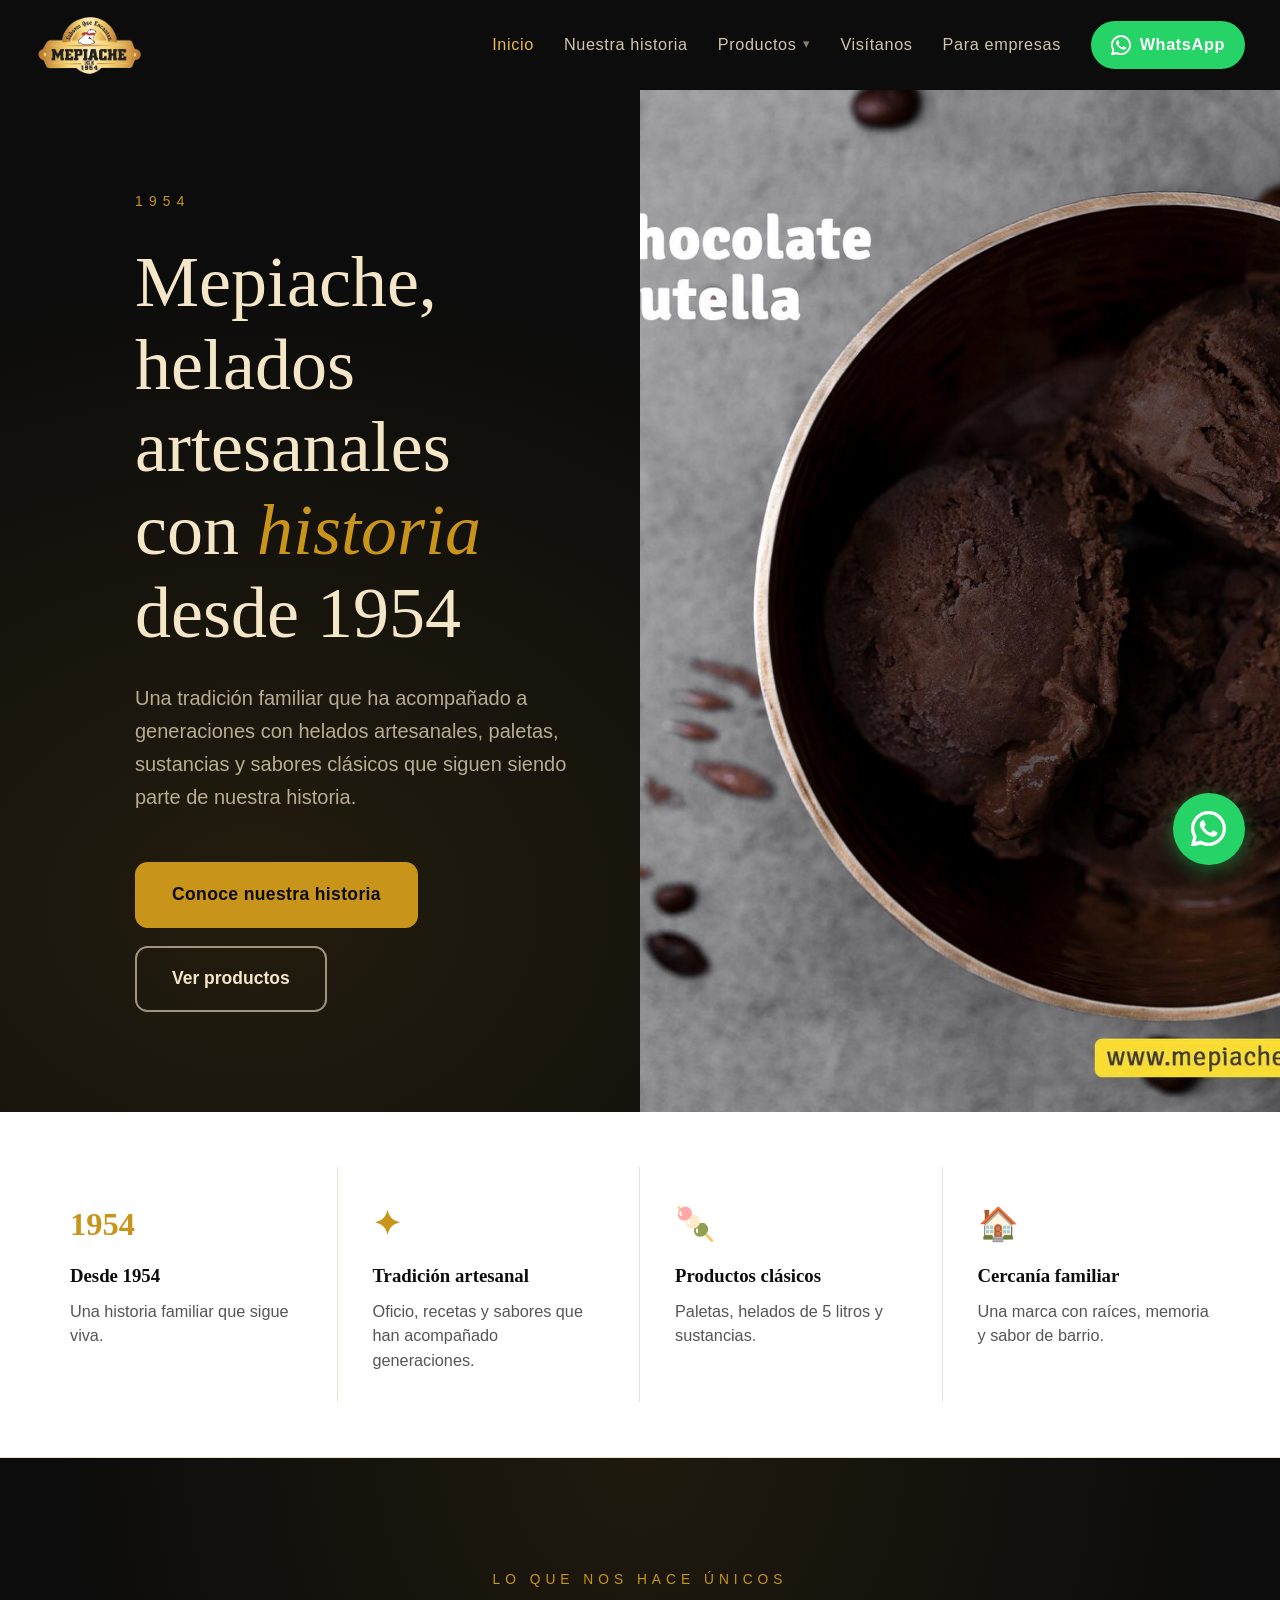
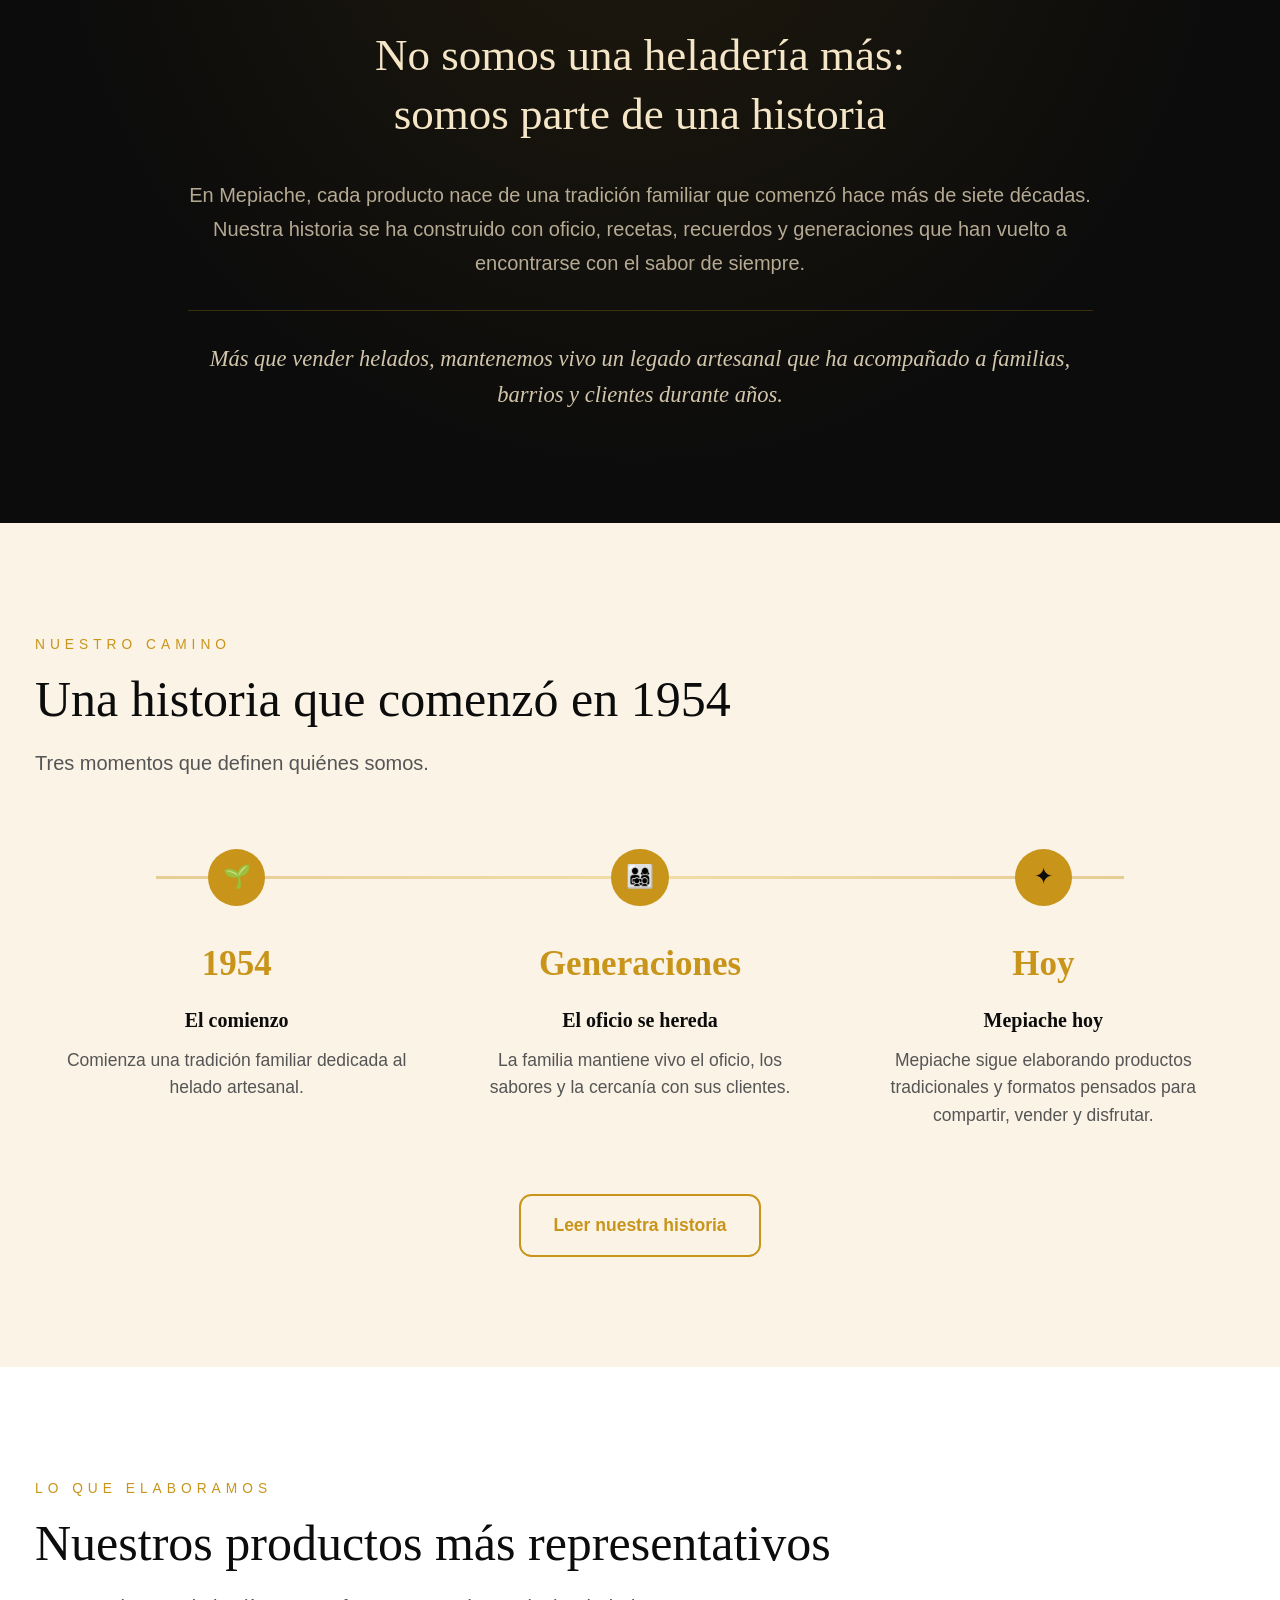
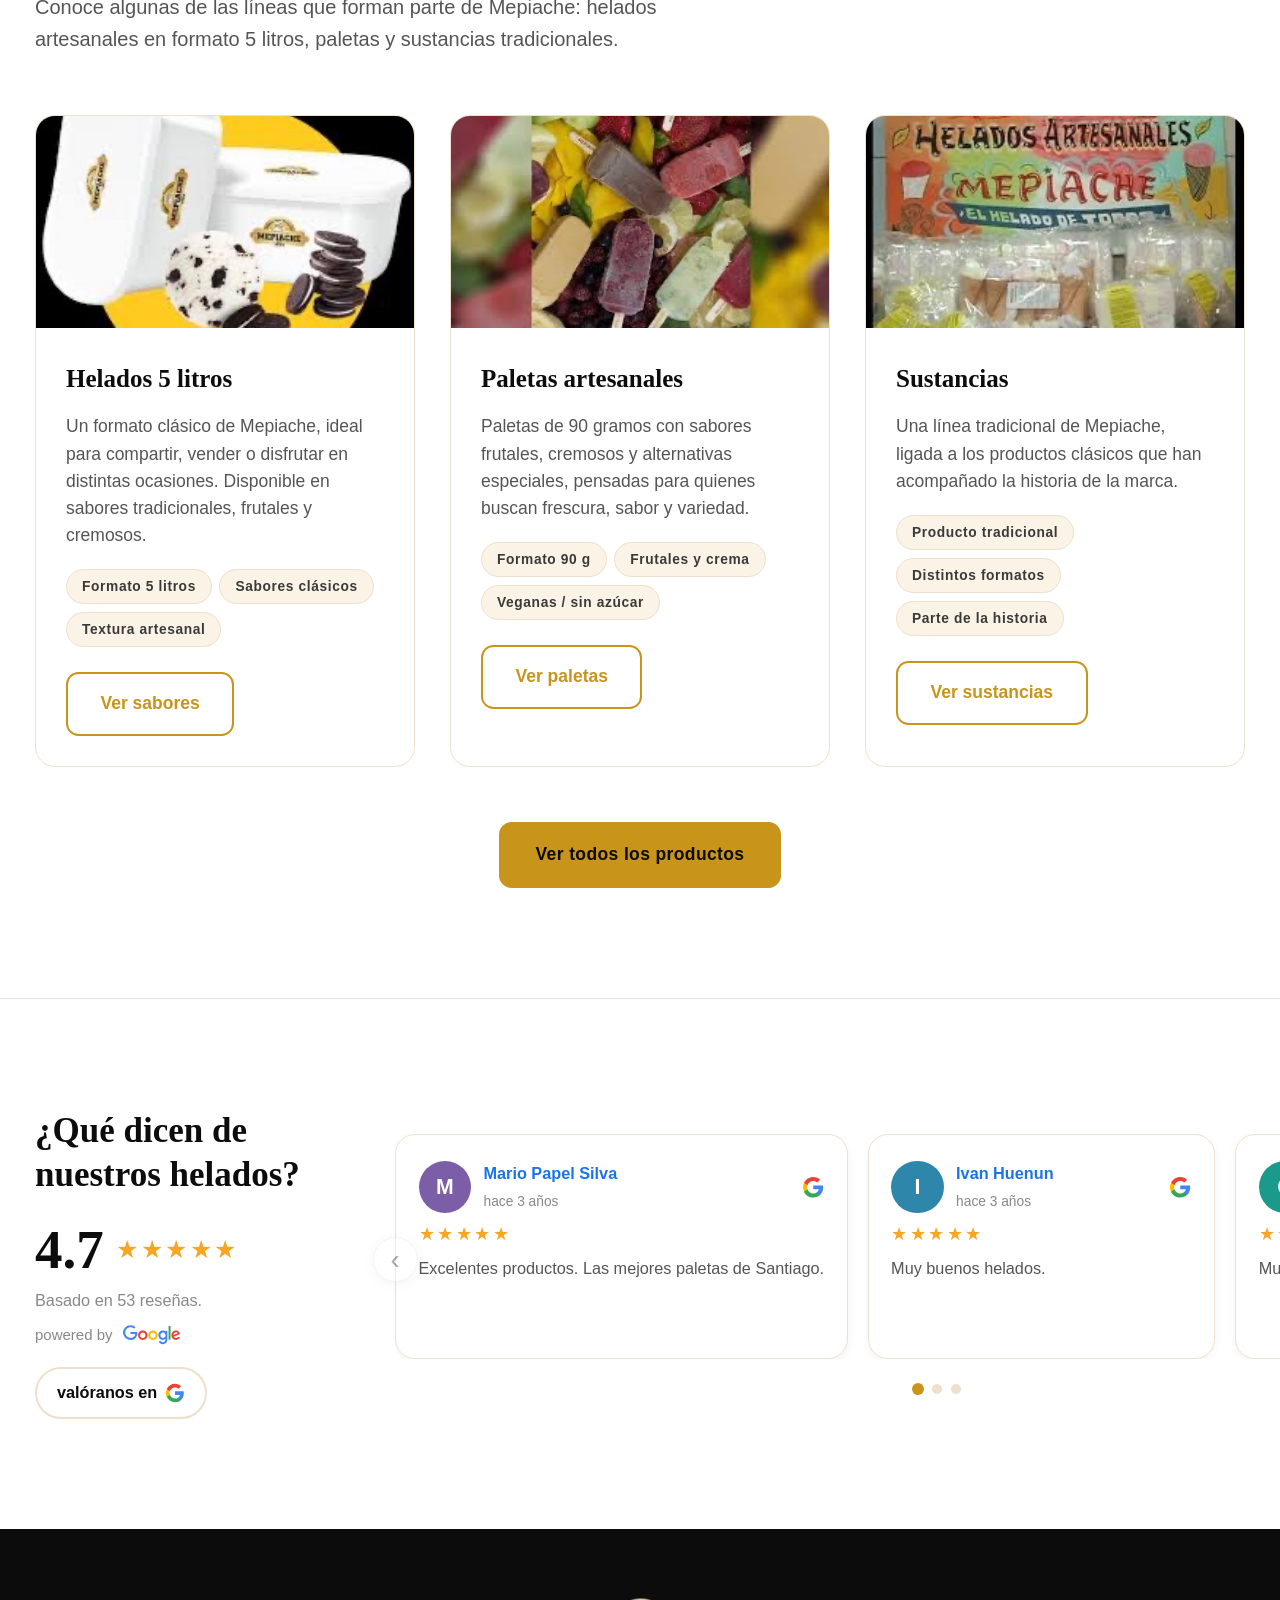
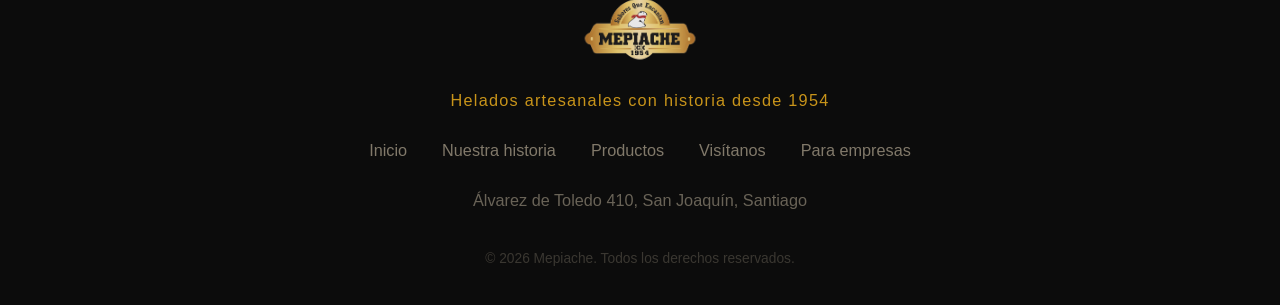
==== commit 5c36228d: "Zoom 1.25x por defecto en desktop, revierte cambios de container Co-Authored-By: Claude Sonnet 4.6 <" ====
--- a/index.html
+++ b/index.html
@@ -43,7 +43,7 @@
 
   <!-- ════════════════ HERO ════════════════ -->
   <section class="hero">
-    <div class="hero-contenido container" style="max-width: none; padding-left: max(28px, calc((100vw - 1360px) / 2 + 28px));">
+    <div class="hero-contenido container" style="max-width: none; padding-left: calc((100vw - 1120px) / 2 + 28px);">
       <p class="hero-desde">1954</p>
       <h1>Mepiache, helados artesanales<br>con <em>historia</em> desde 1954</h1>
       <p class="hero-sub">Una tradición familiar que ha acompañado a generaciones con helados artesanales, paletas, sustancias y sabores clásicos que siguen siendo parte de nuestra historia.</p>
--- a/styles.css
+++ b/styles.css
@@ -27,6 +27,9 @@
 /* ── RESET Y BASE ──────────────────────────────── */
 * { box-sizing: border-box; margin: 0; padding: 0; }
 html { scroll-behavior: smooth; }
+@media (min-width: 1024px) {
+  html { zoom: 1.25; }
+}
 body {
   font-family: 'Georgia', 'Times New Roman', serif;
   color: var(--cafe);
@@ -34,7 +37,7 @@
   line-height: 1.7;
 }
 .container {
-  max-width: 1360px;
+  max-width: 1120px;
   margin: 0 auto;
   padding: 0 28px;
 }
@@ -337,7 +340,7 @@
   margin-bottom: 22px;
 }
 .hero h1 {
-  font-size: clamp(34px, 4vw, 72px);
+  font-size: clamp(34px, 4.5vw, 60px);
   color: var(--crema);
   line-height: 1.15;
   font-weight: normal;
@@ -436,7 +439,7 @@
   inset: 0;
   background: radial-gradient(ellipse at 50% 0%, rgba(200,148,26,0.1) 0%, transparent 65%);
 }
-.diferenciador .container { position: relative; z-index: 1; max-width: 900px; }
+.diferenciador .container { position: relative; z-index: 1; max-width: 780px; }
 .diferenciador-label {
   font-family: Arial, sans-serif;
   font-size: 11px;
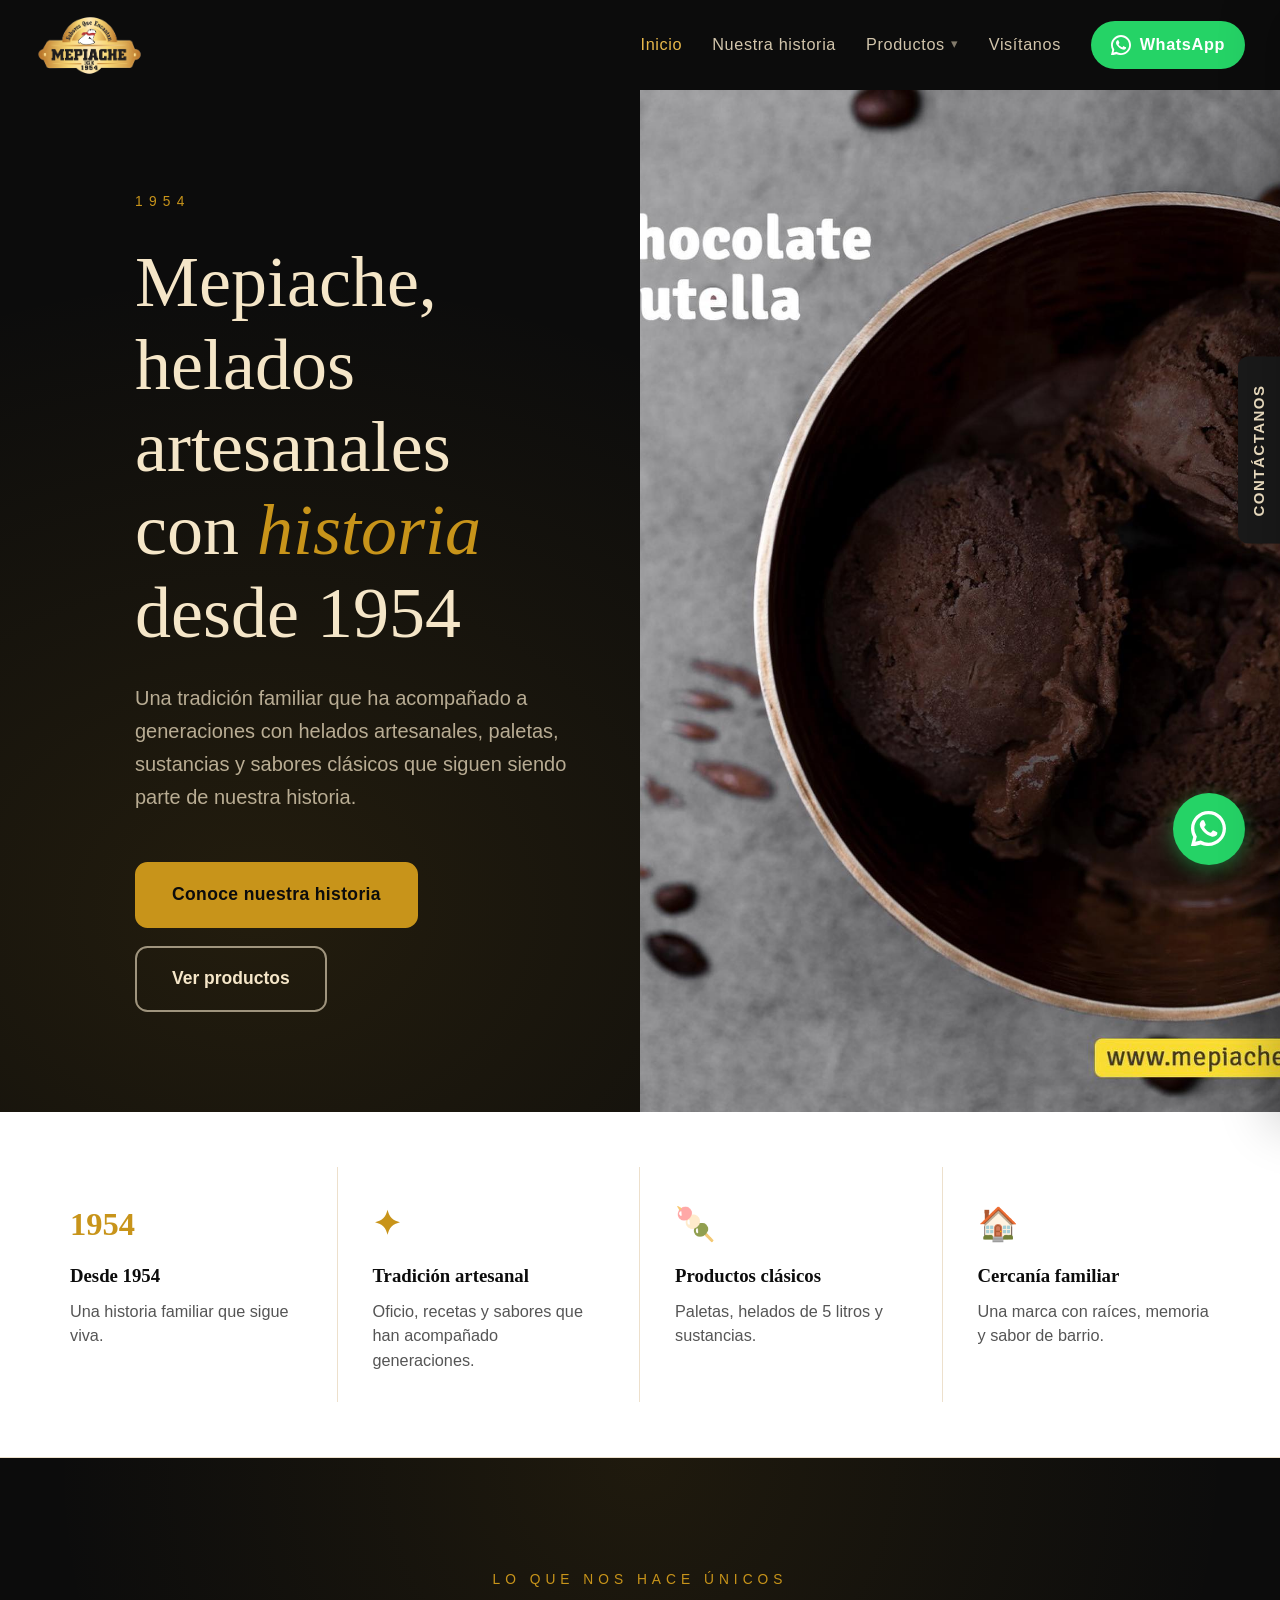
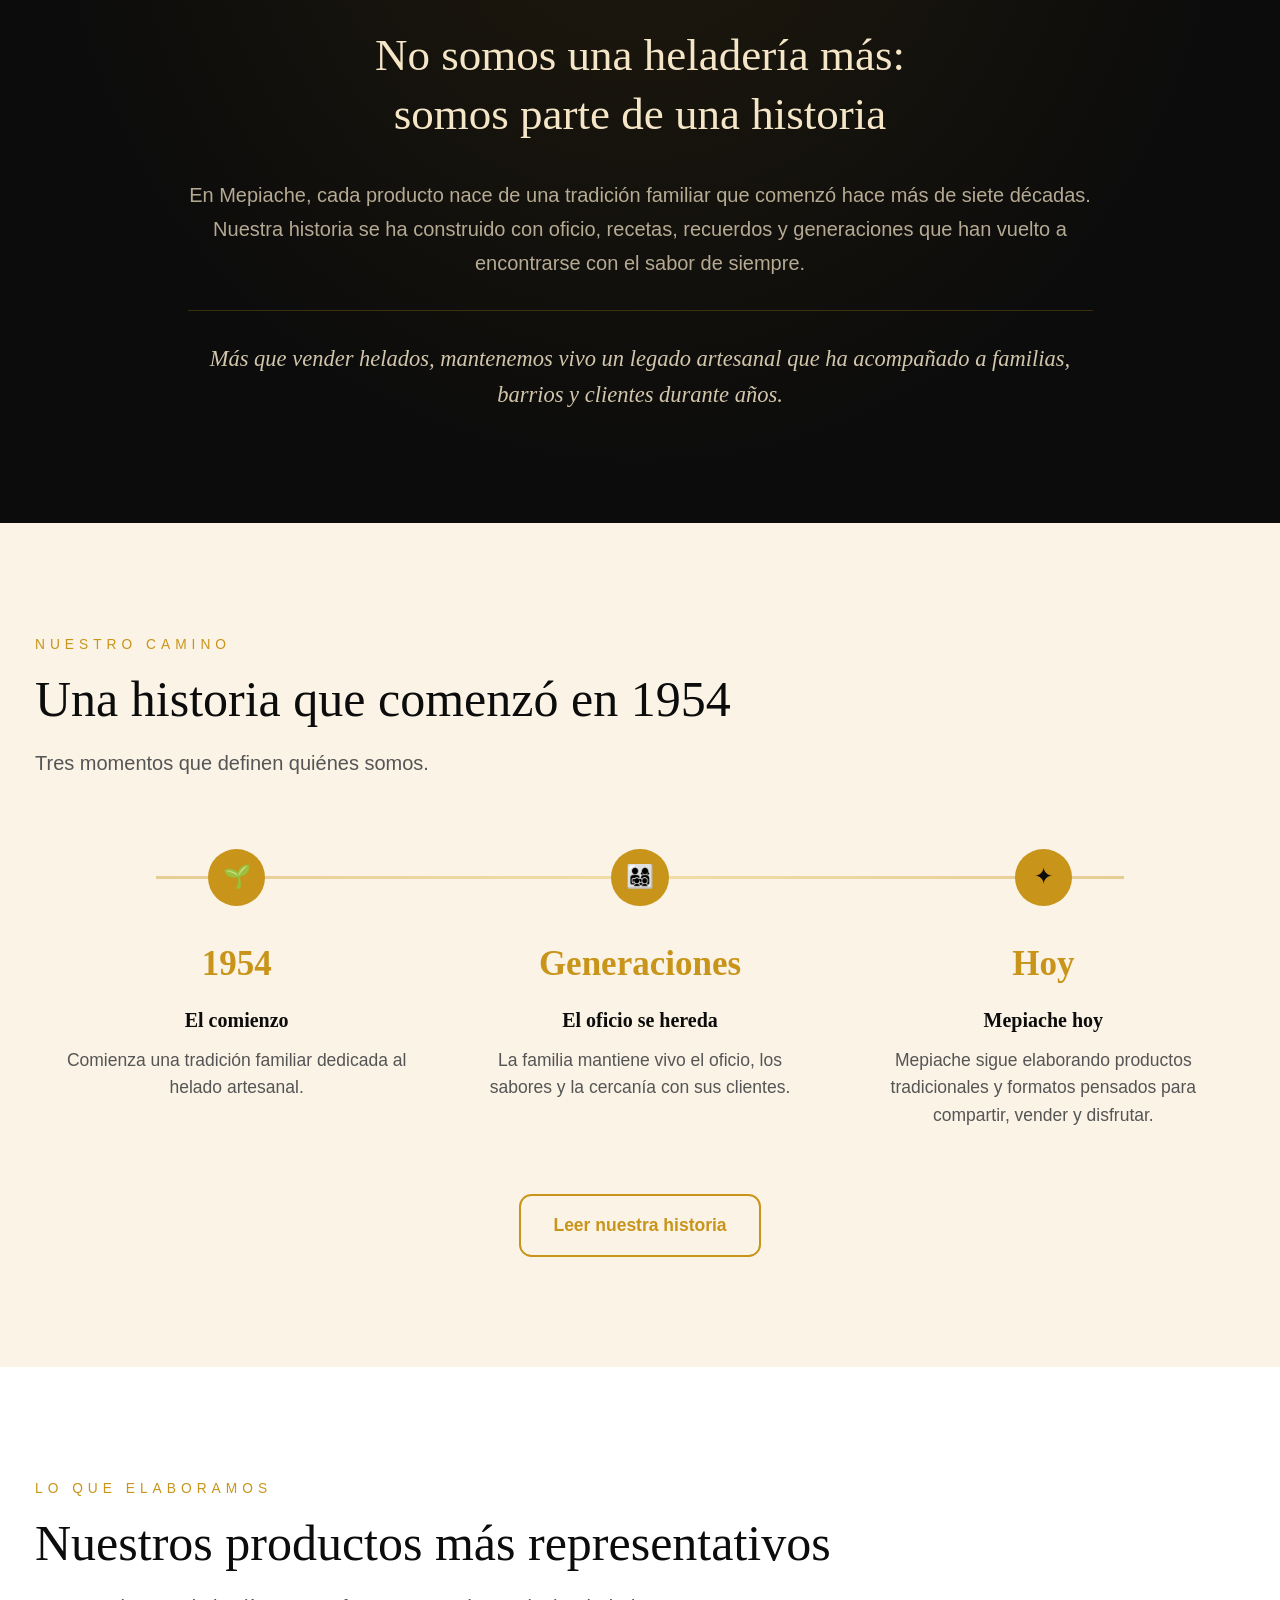
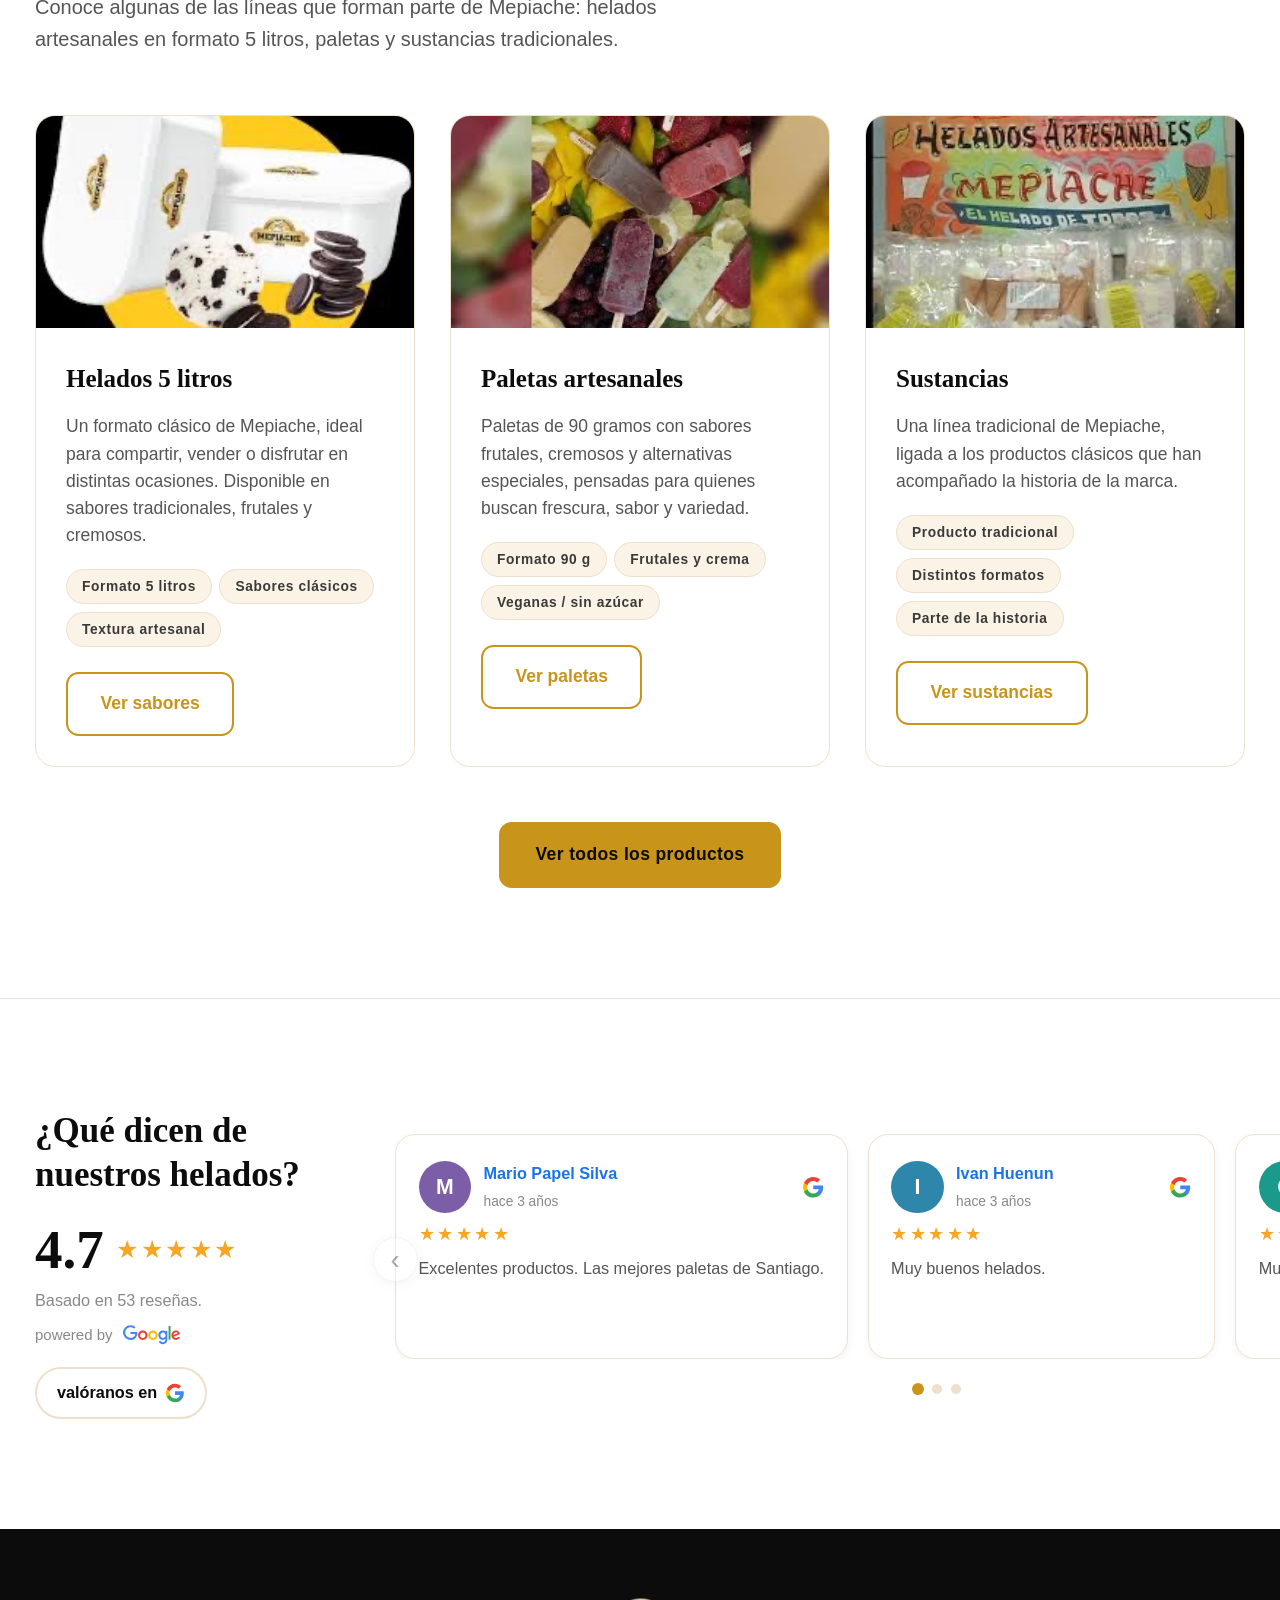
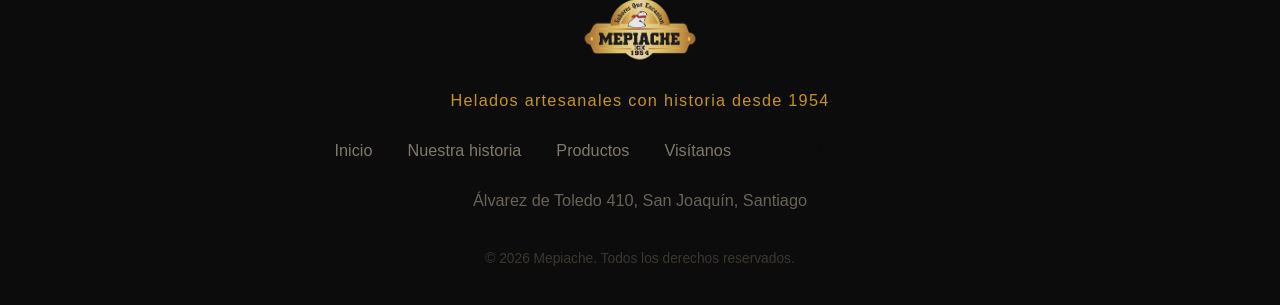
==== commit 9eb40a66: "Agrega drawer de contacto, corrige catálogo de productos y actualiza historia - Drawer lateral "Cont" ====
--- a/index.html
+++ b/index.html
@@ -32,7 +32,6 @@
           </div>
         </div>
         <a href="visitanos.html">Visítanos</a>
-        <a href="b2b.html">Para empresas</a>
         <a href="https://wa.me/56963914909?text=Hola%20Mepiache" target="_blank" class="btn-whatsapp">
           <svg xmlns="http://www.w3.org/2000/svg" width="16" height="16" fill="currentColor" viewBox="0 0 24 24"><path d="M17.472 14.382c-.297-.149-1.758-.867-2.03-.967-.273-.099-.471-.148-.67.15-.197.297-.767.966-.94 1.164-.173.199-.347.223-.644.075-.297-.15-1.255-.463-2.39-1.475-.883-.788-1.48-1.761-1.653-2.059-.173-.297-.018-.458.13-.606.134-.133.298-.347.446-.52.149-.174.198-.298.298-.497.099-.198.05-.371-.025-.52-.075-.149-.669-1.612-.916-2.207-.242-.579-.487-.5-.669-.51-.173-.008-.371-.01-.57-.01-.198 0-.52.074-.792.372-.272.297-1.04 1.016-1.04 2.479 0 1.462 1.065 2.875 1.213 3.074.149.198 2.096 3.2 5.077 4.487.709.306 1.262.489 1.694.625.712.227 1.36.195 1.871.118.571-.085 1.758-.719 2.006-1.413.248-.694.248-1.289.173-1.413-.074-.124-.272-.198-.57-.347z"/><path d="M12 0C5.373 0 0 5.373 0 12c0 2.124.558 4.122 1.535 5.854L.057 23.571a.75.75 0 00.914.914l5.674-1.472A11.942 11.942 0 0012 24c6.627 0 12-5.373 12-12S18.627 0 12 0zm0 21.75a9.713 9.713 0 01-4.951-1.355l-.355-.21-3.668.952.978-3.584-.23-.368A9.713 9.713 0 012.25 12C2.25 6.615 6.615 2.25 12 2.25S21.75 6.615 21.75 12 17.385 21.75 12 21.75z"/></svg>
           WhatsApp
@@ -329,7 +328,7 @@
         <a href="historia.html">Nuestra historia</a>
         <a href="productos.html">Productos</a>
         <a href="visitanos.html">Visítanos</a>
-        <a href="b2b.html">Para empresas</a>
+        <button class="footer-link-discreto js-abrir-empresas">Consultas comerciales</button>
       </div>
       <p class="footer-datos" data-config="direccion">Álvarez de Toledo 410, San Joaquín, Santiago</p>
       <p class="footer-copy" data-config="copyright">© 2026 Mepiache. Todos los derechos reservados.</p>
@@ -340,7 +339,108 @@
     <svg xmlns="http://www.w3.org/2000/svg" width="28" height="28" fill="white" viewBox="0 0 24 24"><path d="M17.472 14.382c-.297-.149-1.758-.867-2.03-.967-.273-.099-.471-.148-.67.15-.197.297-.767.966-.94 1.164-.173.199-.347.223-.644.075-.297-.15-1.255-.463-2.39-1.475-.883-.788-1.48-1.761-1.653-2.059-.173-.297-.018-.458.13-.606.134-.133.298-.347.446-.52.149-.174.198-.298.298-.497.099-.198.05-.371-.025-.52-.075-.149-.669-1.612-.916-2.207-.242-.579-.487-.5-.669-.51-.173-.008-.371-.01-.57-.01-.198 0-.52.074-.792.372-.272.297-1.04 1.016-1.04 2.479 0 1.462 1.065 2.875 1.213 3.074.149.198 2.096 3.2 5.077 4.487.709.306 1.262.489 1.694.625.712.227 1.36.195 1.871.118.571-.085 1.758-.719 2.006-1.413.248-.694.248-1.289.173-1.413-.074-.124-.272-.198-.57-.347z"/><path d="M12 0C5.373 0 0 5.373 0 12c0 2.124.558 4.122 1.535 5.854L.057 23.571a.75.75 0 00.914.914l5.674-1.472A11.942 11.942 0 0012 24c6.627 0 12-5.373 12-12S18.627 0 12 0zm0 21.75a9.713 9.713 0 01-4.951-1.355l-.355-.21-3.668.952.978-3.584-.23-.368A9.713 9.713 0 012.25 12C2.25 6.615 6.615 2.25 12 2.25S21.75 6.615 21.75 12 17.385 21.75 12 21.75z"/></svg>
   </a>
 
+  <!-- ════════════════ CONTACTO DRAWER ════════════════ -->
+  <div class="contacto-overlay" id="contactoOverlay"></div>
+
+  <button class="contacto-tab-trigger" id="contactoTrigger" aria-label="Abrir panel de contacto">
+    <span>Contáctanos</span>
+  </button>
+
+  <aside class="contacto-drawer" id="contactoDrawer" aria-hidden="true">
+    <div class="contacto-drawer-inner">
+      <div class="contacto-drawer-header">
+        <div class="contacto-tabs-nav">
+          <button class="contacto-tab-btn activo" data-tab="general">Contacto general</button>
+          <button class="contacto-tab-btn" data-tab="empresas">Para empresas</button>
+        </div>
+        <button class="contacto-cerrar" id="contactoCerrar" aria-label="Cerrar">
+          <svg width="20" height="20" viewBox="0 0 24 24" fill="none" stroke="currentColor" stroke-width="2.5"><line x1="18" y1="6" x2="6" y2="18"/><line x1="6" y1="6" x2="18" y2="18"/></svg>
+        </button>
+      </div>
+
+      <div class="contacto-tab-panel activo" id="tab-general">
+        <p class="contacto-intro">¿Tienes alguna duda o consulta? Escríbenos y te respondemos a la brevedad.</p>
+        <form class="contacto-form" id="form-general">
+          <div class="form-grupo">
+            <label for="gen-nombre">Nombre</label>
+            <input type="text" id="gen-nombre" name="nombre" placeholder="Tu nombre" required>
+          </div>
+          <div class="form-grupo">
+            <label for="gen-email">Correo electrónico</label>
+            <input type="email" id="gen-email" name="email" placeholder="tucorreo@ejemplo.com">
+          </div>
+          <div class="form-grupo">
+            <label for="gen-telefono">Teléfono</label>
+            <input type="tel" id="gen-telefono" name="telefono" placeholder="+56 9 XXXX XXXX">
+          </div>
+          <div class="form-grupo">
+            <label for="gen-mensaje">Mensaje</label>
+            <textarea id="gen-mensaje" name="mensaje" rows="4" placeholder="¿En qué podemos ayudarte?" required></textarea>
+          </div>
+          <button type="submit" class="btn-primario contacto-submit">Enviar consulta vía WhatsApp</button>
+        </form>
+        <div class="contacto-accesos">
+          <p class="contacto-accesos-titulo">También puedes encontrarnos en</p>
+          <div class="contacto-accesos-grid">
+            <a href="https://wa.me/56963914909" target="_blank" class="contacto-acceso-btn">
+              <svg width="16" height="16" fill="currentColor" viewBox="0 0 24 24"><path d="M17.472 14.382c-.297-.149-1.758-.867-2.03-.967-.273-.099-.471-.148-.67.15-.197.297-.767.966-.94 1.164-.173.199-.347.223-.644.075-.297-.15-1.255-.463-2.39-1.475-.883-.788-1.48-1.761-1.653-2.059-.173-.297-.018-.458.13-.606.134-.133.298-.347.446-.52.149-.174.198-.298.298-.497.099-.198.05-.371-.025-.52-.075-.149-.669-1.612-.916-2.207-.242-.579-.487-.5-.669-.51-.173-.008-.371-.01-.57-.01-.198 0-.52.074-.792.372-.272.297-1.04 1.016-1.04 2.479 0 1.462 1.065 2.875 1.213 3.074.149.198 2.096 3.2 5.077 4.487.709.306 1.262.489 1.694.625.712.227 1.36.195 1.871.118.571-.085 1.758-.719 2.006-1.413.248-.694.248-1.289.173-1.413-.074-.124-.272-.198-.57-.347z"/><path d="M12 0C5.373 0 0 5.373 0 12c0 2.124.558 4.122 1.535 5.854L.057 23.571a.75.75 0 00.914.914l5.674-1.472A11.942 11.942 0 0012 24c6.627 0 12-5.373 12-12S18.627 0 12 0zm0 21.75a9.713 9.713 0 01-4.951-1.355l-.355-.21-3.668.952.978-3.584-.23-.368A9.713 9.713 0 012.25 12C2.25 6.615 6.615 2.25 12 2.25S21.75 6.615 21.75 12 17.385 21.75 12 21.75z"/></svg>
+              WhatsApp
+            </a>
+            <a href="visitanos.html" class="contacto-acceso-btn">
+              <svg width="16" height="16" fill="none" viewBox="0 0 24 24" stroke="currentColor" stroke-width="2"><path d="M12 2C8.13 2 5 5.13 5 9c0 5.25 7 13 7 13s7-7.75 7-13c0-3.87-3.13-7-7-7z"/><circle cx="12" cy="9" r="2.5" fill="currentColor" stroke="none"/></svg>
+              Cómo llegar
+            </a>
+            <a href="https://instagram.com/mepiache" target="_blank" class="contacto-acceso-btn">
+              <svg width="16" height="16" fill="none" viewBox="0 0 24 24" stroke="currentColor" stroke-width="2"><rect x="2" y="2" width="20" height="20" rx="5" ry="5"/><path d="M16 11.37A4 4 0 1 1 12.63 8 4 4 0 0 1 16 11.37z"/><line x1="17.5" y1="6.5" x2="17.51" y2="6.5"/></svg>
+              Instagram
+            </a>
+          </div>
+        </div>
+      </div>
+
+      <div class="contacto-tab-panel" id="tab-empresas">
+        <p class="contacto-intro">¿Buscas helados para tu negocio o restaurante? Cuéntanos tu proyecto y te contactamos.</p>
+        <form class="contacto-form" id="form-empresas">
+          <div class="form-grupo">
+            <label for="emp-nombre">Nombre</label>
+            <input type="text" id="emp-nombre" name="nombre" placeholder="Tu nombre" required>
+          </div>
+          <div class="form-grupo">
+            <label for="emp-empresa">Empresa / Negocio</label>
+            <input type="text" id="emp-empresa" name="empresa" placeholder="Nombre del local o empresa">
+          </div>
+          <div class="form-grupo">
+            <label for="emp-email">Correo electrónico</label>
+            <input type="email" id="emp-email" name="email" placeholder="tucorreo@empresa.com">
+          </div>
+          <div class="form-grupo">
+            <label for="emp-telefono">Teléfono</label>
+            <input type="tel" id="emp-telefono" name="telefono" placeholder="+56 9 XXXX XXXX" required>
+          </div>
+          <div class="form-grupo">
+            <label for="emp-producto">Producto de interés</label>
+            <select id="emp-producto" name="producto">
+              <option value="">Seleccionar...</option>
+              <option value="Paletas artesanales">Paletas artesanales</option>
+              <option value="Helados 5 litros">Helados 5 litros</option>
+              <option value="Helados 10 litros">Helados 10 litros</option>
+              <option value="Gelato Chef">Gelato Chef</option>
+              <option value="Sustancias">Sustancias</option>
+              <option value="Varios / No sé aún">Varios / No sé aún</option>
+            </select>
+          </div>
+          <div class="form-grupo">
+            <label for="emp-mensaje">Cuéntanos tu proyecto</label>
+            <textarea id="emp-mensaje" name="mensaje" rows="4" placeholder="¿Qué tipo de negocio tienes? ¿Para qué necesitas los productos?" required></textarea>
+          </div>
+          <button type="submit" class="btn-primario contacto-submit">Enviar solicitud vía WhatsApp</button>
+        </form>
+      </div>
+    </div>
+  </aside>
+
   <script src="config.js"></script>
+  <script src="contacto.js"></script>
   <script>
     window.addEventListener('scroll', () => {
       document.querySelector('.header').classList.toggle('scrolled', window.scrollY > 40);
--- a/styles.css
+++ b/styles.css
@@ -26,7 +26,7 @@
 
 /* ── RESET Y BASE ──────────────────────────────── */
 * { box-sizing: border-box; margin: 0; padding: 0; }
-html { scroll-behavior: smooth; }
+html { scroll-behavior: smooth; overflow-x: hidden; }
 @media (min-width: 1024px) {
   html { zoom: 1.25; }
 }
@@ -631,6 +631,14 @@
   margin: 0 auto;
   line-height: 1.6;
 }
+.page-hero-intro {
+  font-family: Arial, sans-serif;
+  font-size: 14.5px;
+  color: rgba(245,230,200,0.45);
+  max-width: 540px;
+  margin: 16px auto 0;
+  line-height: 1.7;
+}
 
 /* ── HISTORIA ───────────────────────────────────── */
 /* ── TIMELINE HORIZONTAL HISTORIA ──────────────── */
@@ -645,6 +653,7 @@
 }
 .th-scroll {
   overflow-x: auto;
+  -webkit-overflow-scrolling: touch;
   padding: 0 28px 16px;
   scrollbar-width: thin;
   scrollbar-color: var(--crema-oscura) transparent;
@@ -891,6 +900,8 @@
   margin: 0;
 }
 
+.th-seccion-cuento { padding-bottom: 64px; }
+
 /* Navegación */
 .th-nav {
   display: flex;
@@ -984,6 +995,47 @@
   font-size: 15px;
   color: var(--gris-texto);
   line-height: 1.7;
+}
+
+/* ── HISTORIA RECONOCIDA ──────────────────────────── */
+.historia-reconocida {
+  padding: 72px 0;
+  background: var(--crema-suave);
+}
+.hr-grid {
+  display: grid;
+  grid-template-columns: repeat(4, 1fr);
+  gap: 20px;
+  margin-top: 44px;
+}
+.hr-card {
+  background: var(--blanco);
+  border-radius: var(--radio-lg);
+  padding: 28px 22px;
+  border: 1px solid var(--crema-oscura);
+  transition: box-shadow 0.2s, transform 0.2s;
+}
+.hr-card:hover {
+  box-shadow: var(--sombra-hover);
+  transform: translateY(-3px);
+}
+.hr-card-icono {
+  font-size: 26px;
+  margin-bottom: 14px;
+  display: block;
+}
+.hr-card-titulo {
+  font-size: 16px;
+  font-weight: normal;
+  color: var(--negro-suave);
+  margin-bottom: 10px;
+  line-height: 1.35;
+}
+.hr-card-texto {
+  font-family: Arial, sans-serif;
+  font-size: 13.5px;
+  color: var(--gris-texto);
+  line-height: 1.65;
 }
 
 .img-placeholder {
@@ -1210,11 +1262,15 @@
 
 /* ── DETALLE POR SABOR ──────────────────────────── */
 .sabor-detalle {
+  display: none;
   background: var(--blanco);
   border: 1.5px solid var(--dorado);
   border-radius: var(--radio-lg);
   padding: 20px 22px;
   margin-top: 20px;
+}
+.sabor-detalle.visible {
+  display: block;
   animation: fadeSlide 0.2s ease;
 }
 @keyframes fadeSlide {
@@ -2268,8 +2324,6 @@
 
 /* ── RESPONSIVE ─────────────────────────────────── */
 @media (max-width: 900px) {
-  html, body { overflow-x: hidden; }
-
   .menu-toggle { display: flex; }
   .header-inner { flex-wrap: wrap; }
 
@@ -2335,7 +2389,8 @@
   .hero-contenido { padding: 64px 28px 48px !important; text-align: center; }
   .hero-sub { margin: 0 auto 32px; }
   .hero-ctas { justify-content: center; }
-  .hero-imagen { display: none; }
+  .hero-imagen { display: block !important; width: 100%; aspect-ratio: 4/3; border-left: none; overflow: hidden; }
+  .hero-imagen > img { width: 100%; height: 100%; object-fit: cover; display: block; }
 
   .identidad-grid { grid-template-columns: 1fr 1fr; }
   .identidad-card { border-bottom: 1px solid var(--crema-oscura); }
@@ -2344,6 +2399,7 @@
   .historia-intro-grid,
   .historia-bloque { grid-template-columns: 1fr; gap: 32px; }
   .historia-bloque.invertir { direction: ltr; }
+  .hr-grid { grid-template-columns: repeat(2, 1fr); }
 
   .productos-preview-grid { grid-template-columns: 1fr; }
 
@@ -2372,6 +2428,7 @@
   .page-hero { padding: 48px 0 40px; }
 
   .hero-contenido { padding: 48px 18px 40px !important; }
+  .hero-imagen { aspect-ratio: 5/3; }
   .identidad-grid { grid-template-columns: 1fr; }
   .identidad-card { border-right: none; }
 
@@ -2384,12 +2441,43 @@
   .tab-btn { padding: 12px 14px 14px; flex: none; }
   .tab-desc-corta { display: none; }
 
-  .galeria-grid { grid-template-columns: 1fr; }
+  .galeria-grid {
+    display: flex;
+    overflow-x: auto;
+    scroll-snap-type: x mandatory;
+    -webkit-overflow-scrolling: touch;
+    gap: 12px;
+    padding-bottom: 12px;
+    scrollbar-width: none;
+  }
+  .galeria-grid::-webkit-scrollbar { display: none; }
+  .galeria-item,
+  .galeria-item.grande,
+  .galeria-item.alto {
+    flex: 0 0 82%;
+    scroll-snap-align: center;
+  }
+  .galeria-item .galeria-placeholder,
+  .galeria-item.grande .galeria-placeholder,
+  .galeria-item.alto .galeria-placeholder { aspect-ratio: 4/3; }
+
   .wa-rapidos-grid { flex-direction: column; align-items: stretch; }
   .wa-rapido-btn { justify-content: center; }
 
   .stats { gap: 16px; }
   .hero-ctas { flex-direction: column; align-items: center; }
+
+  .th-panel {
+    grid-template-columns: 1fr;
+    padding: 24px 20px;
+    gap: 20px;
+  }
+  .th-panel-img { height: 200px; }
+  .th-panel-year { font-size: 36px; }
+
+  .th-nav { gap: 12px; }
+  .th-nav-dots { order: -1; width: 100%; justify-content: center; }
+  .th-btn { flex: 1; }
 
   .wa-flotante {
     bottom: 16px;
@@ -2399,3 +2487,251 @@
   }
   .footer { padding-bottom: 80px; }
 }
+
+/* ════════════════════════════════════════════════════
+   CONTACTO DRAWER
+════════════════════════════════════════════════════ */
+
+.contacto-overlay {
+  display: none;
+  position: fixed;
+  inset: 0;
+  background: rgba(12, 8, 4, 0.55);
+  z-index: 1100;
+  backdrop-filter: blur(2px);
+}
+.contacto-overlay.activo { display: block; }
+
+.contacto-tab-trigger {
+  position: fixed;
+  right: 0;
+  top: 50%;
+  transform: translateY(-50%);
+  z-index: 1090;
+  background: var(--negro-suave);
+  color: var(--crema);
+  border: none;
+  border-radius: 8px 0 0 8px;
+  padding: 22px 11px;
+  cursor: pointer;
+  writing-mode: vertical-rl;
+  font-family: Arial, sans-serif;
+  font-size: 12px;
+  font-weight: 700;
+  letter-spacing: 0.1em;
+  text-transform: uppercase;
+  box-shadow: -3px 0 16px rgba(0,0,0,0.22);
+  transition: background 0.2s;
+  line-height: 1;
+}
+.contacto-tab-trigger:hover { background: var(--dorado); }
+.contacto-tab-trigger span { transform: rotate(180deg); display: block; }
+
+.contacto-drawer {
+  position: fixed;
+  top: 0;
+  right: 0;
+  height: 100vh;
+  width: 440px;
+  max-width: 96vw;
+  background: var(--crema-suave);
+  z-index: 1200;
+  transform: translateX(100%);
+  transition: transform 0.35s cubic-bezier(0.4, 0, 0.2, 1);
+  box-shadow: -8px 0 40px rgba(0,0,0,0.20);
+  display: flex;
+  flex-direction: column;
+}
+.contacto-drawer.abierto { transform: translateX(0); }
+
+.contacto-drawer-inner {
+  display: flex;
+  flex-direction: column;
+  height: 100%;
+  overflow-y: auto;
+  overscroll-behavior: contain;
+}
+
+.contacto-drawer-header {
+  display: flex;
+  align-items: center;
+  justify-content: space-between;
+  padding: 20px 24px 0;
+  flex-shrink: 0;
+}
+
+.contacto-tabs-nav {
+  display: flex;
+  gap: 3px;
+  background: var(--crema-oscura);
+  border-radius: 8px;
+  padding: 4px;
+  flex: 1;
+  margin-right: 12px;
+}
+
+.contacto-tab-btn {
+  flex: 1;
+  border: none;
+  background: transparent;
+  color: var(--cafe-medio);
+  padding: 8px 10px;
+  border-radius: 6px;
+  font-size: 12.5px;
+  font-weight: 600;
+  cursor: pointer;
+  transition: background 0.2s, color 0.2s;
+  font-family: Arial, sans-serif;
+  letter-spacing: 0.02em;
+}
+.contacto-tab-btn.activo {
+  background: var(--negro-suave);
+  color: var(--crema);
+}
+
+.contacto-cerrar {
+  background: none;
+  border: none;
+  cursor: pointer;
+  color: var(--cafe-medio);
+  padding: 6px;
+  border-radius: 6px;
+  display: flex;
+  align-items: center;
+  justify-content: center;
+  flex-shrink: 0;
+  transition: background 0.2s;
+}
+.contacto-cerrar:hover { background: var(--crema-oscura); }
+
+.contacto-tab-panel {
+  display: none;
+  padding: 20px 24px 36px;
+  flex-direction: column;
+  gap: 18px;
+}
+.contacto-tab-panel.activo { display: flex; }
+
+.contacto-intro {
+  font-size: 14px;
+  color: var(--gris-texto);
+  line-height: 1.65;
+  margin: 0;
+}
+
+.contacto-form {
+  display: flex;
+  flex-direction: column;
+  gap: 14px;
+}
+
+.form-grupo {
+  display: flex;
+  flex-direction: column;
+  gap: 5px;
+}
+
+.form-grupo label {
+  font-size: 12.5px;
+  font-weight: 700;
+  font-family: Arial, sans-serif;
+  letter-spacing: 0.03em;
+  color: var(--cafe);
+}
+
+.form-grupo input,
+.form-grupo textarea,
+.form-grupo select {
+  border: 1.5px solid var(--crema-oscura);
+  border-radius: var(--radio);
+  padding: 10px 14px;
+  font-size: 14px;
+  font-family: 'Georgia', 'Times New Roman', serif;
+  color: var(--cafe);
+  background: var(--blanco);
+  transition: border-color 0.2s;
+  outline: none;
+  width: 100%;
+}
+.form-grupo input:focus,
+.form-grupo textarea:focus,
+.form-grupo select:focus { border-color: var(--dorado); }
+.form-grupo textarea { resize: vertical; min-height: 88px; }
+.form-grupo select { cursor: pointer; }
+
+.contacto-submit { width: 100%; text-align: center; justify-content: center; }
+
+.contacto-accesos {
+  border-top: 1px solid var(--crema-oscura);
+  padding-top: 18px;
+}
+.contacto-accesos-titulo {
+  font-size: 11px;
+  font-weight: 700;
+  font-family: Arial, sans-serif;
+  text-transform: uppercase;
+  letter-spacing: 0.1em;
+  color: var(--gris-suave);
+  margin: 0 0 10px;
+}
+.contacto-accesos-grid {
+  display: flex;
+  gap: 8px;
+  flex-wrap: wrap;
+}
+.contacto-acceso-btn {
+  display: inline-flex;
+  align-items: center;
+  gap: 6px;
+  padding: 7px 14px;
+  border: 1.5px solid var(--crema-oscura);
+  border-radius: 20px;
+  font-size: 13px;
+  font-family: Arial, sans-serif;
+  color: var(--cafe);
+  text-decoration: none;
+  transition: border-color 0.2s, background 0.2s;
+}
+.contacto-acceso-btn:hover {
+  border-color: var(--dorado);
+  background: rgba(200, 148, 26, 0.08);
+}
+
+.footer-link-discreto {
+  background: none;
+  border: none;
+  color: inherit;
+  font-size: inherit;
+  font-family: inherit;
+  cursor: pointer;
+  padding: 0;
+  text-decoration: underline;
+  text-underline-offset: 3px;
+  opacity: 0.75;
+}
+.footer-link-discreto:hover { opacity: 1; }
+
+@media (max-width: 600px) {
+  .contacto-tab-trigger {
+    writing-mode: horizontal-tb;
+    border-radius: 50%;
+    width: 44px;
+    height: 44px;
+    padding: 0;
+    top: auto;
+    bottom: 78px;
+    right: 16px;
+    transform: none;
+    display: flex;
+    align-items: center;
+    justify-content: center;
+  }
+  .contacto-tab-trigger span { display: none; }
+  .contacto-tab-trigger::after {
+    content: '✉';
+    font-size: 19px;
+    line-height: 1;
+  }
+  .contacto-drawer { width: 100vw; max-width: 100vw; }
+  .hr-grid { grid-template-columns: 1fr; }
+}
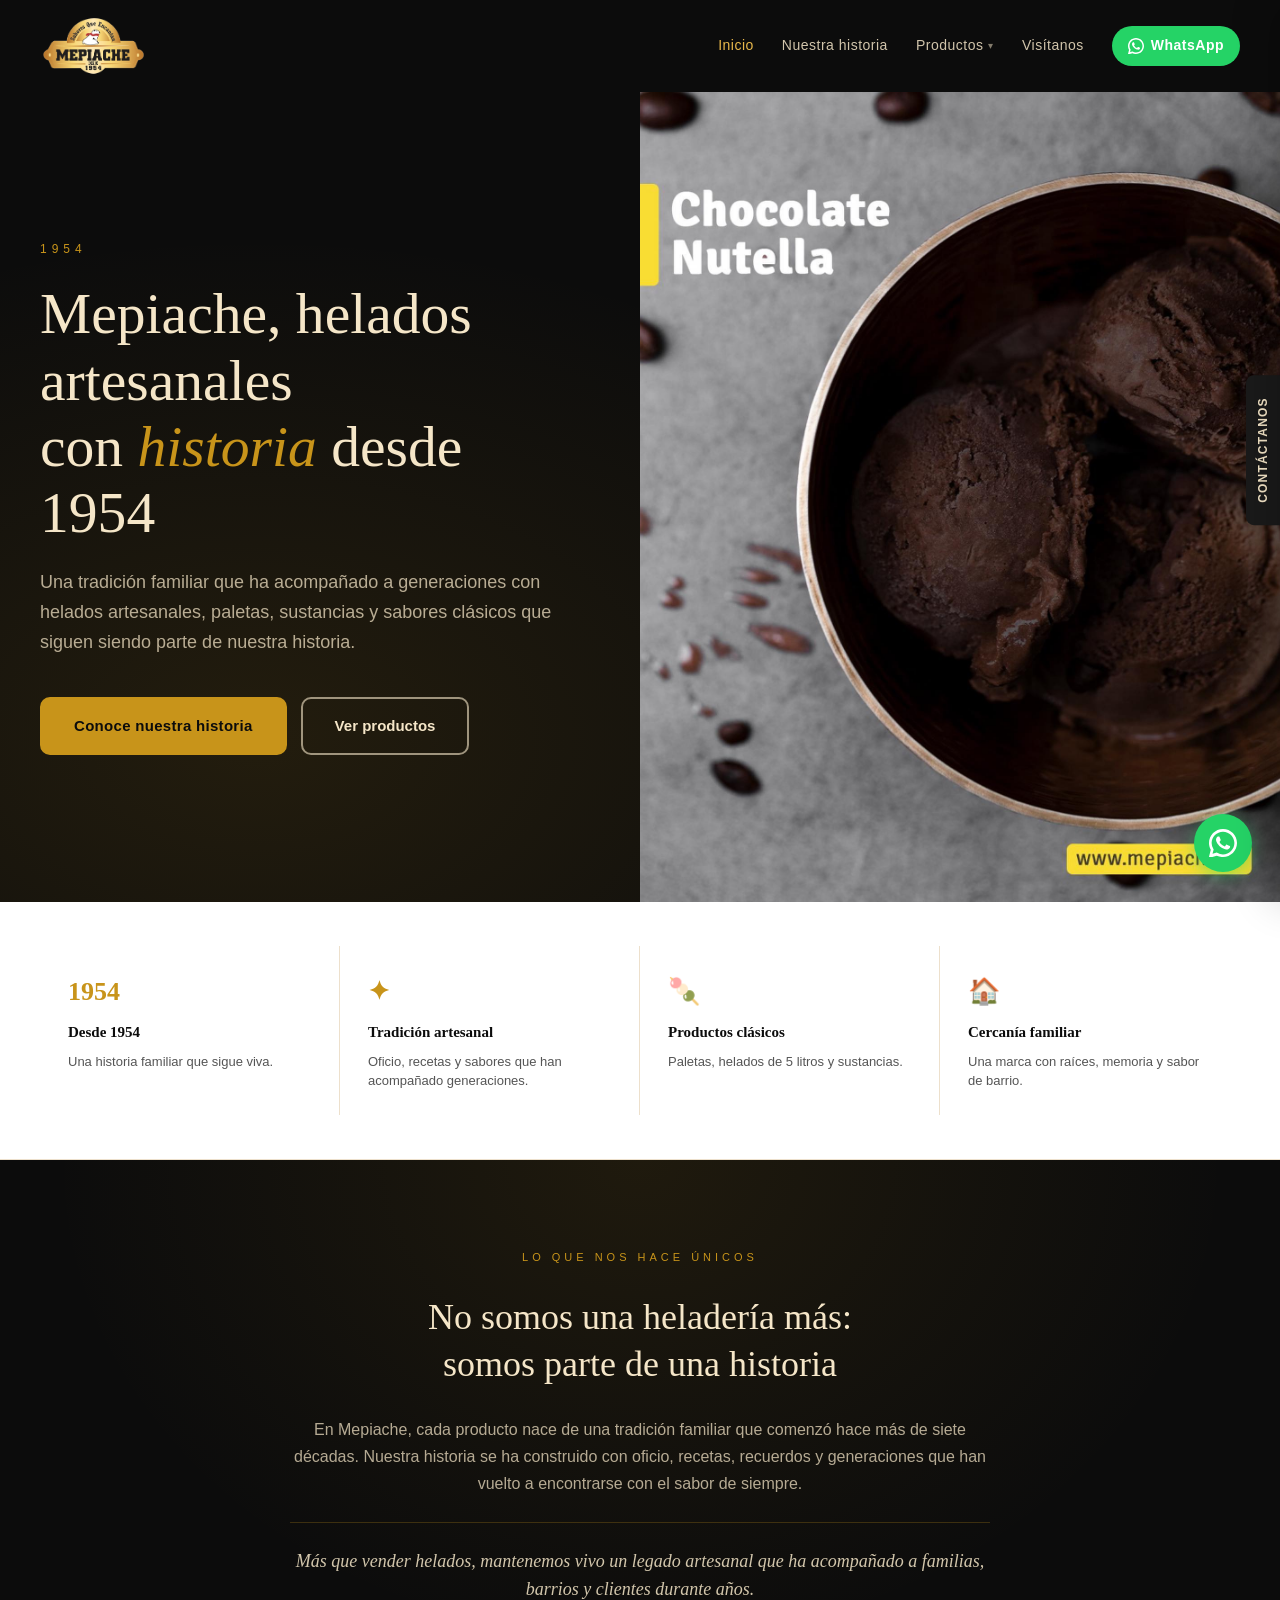
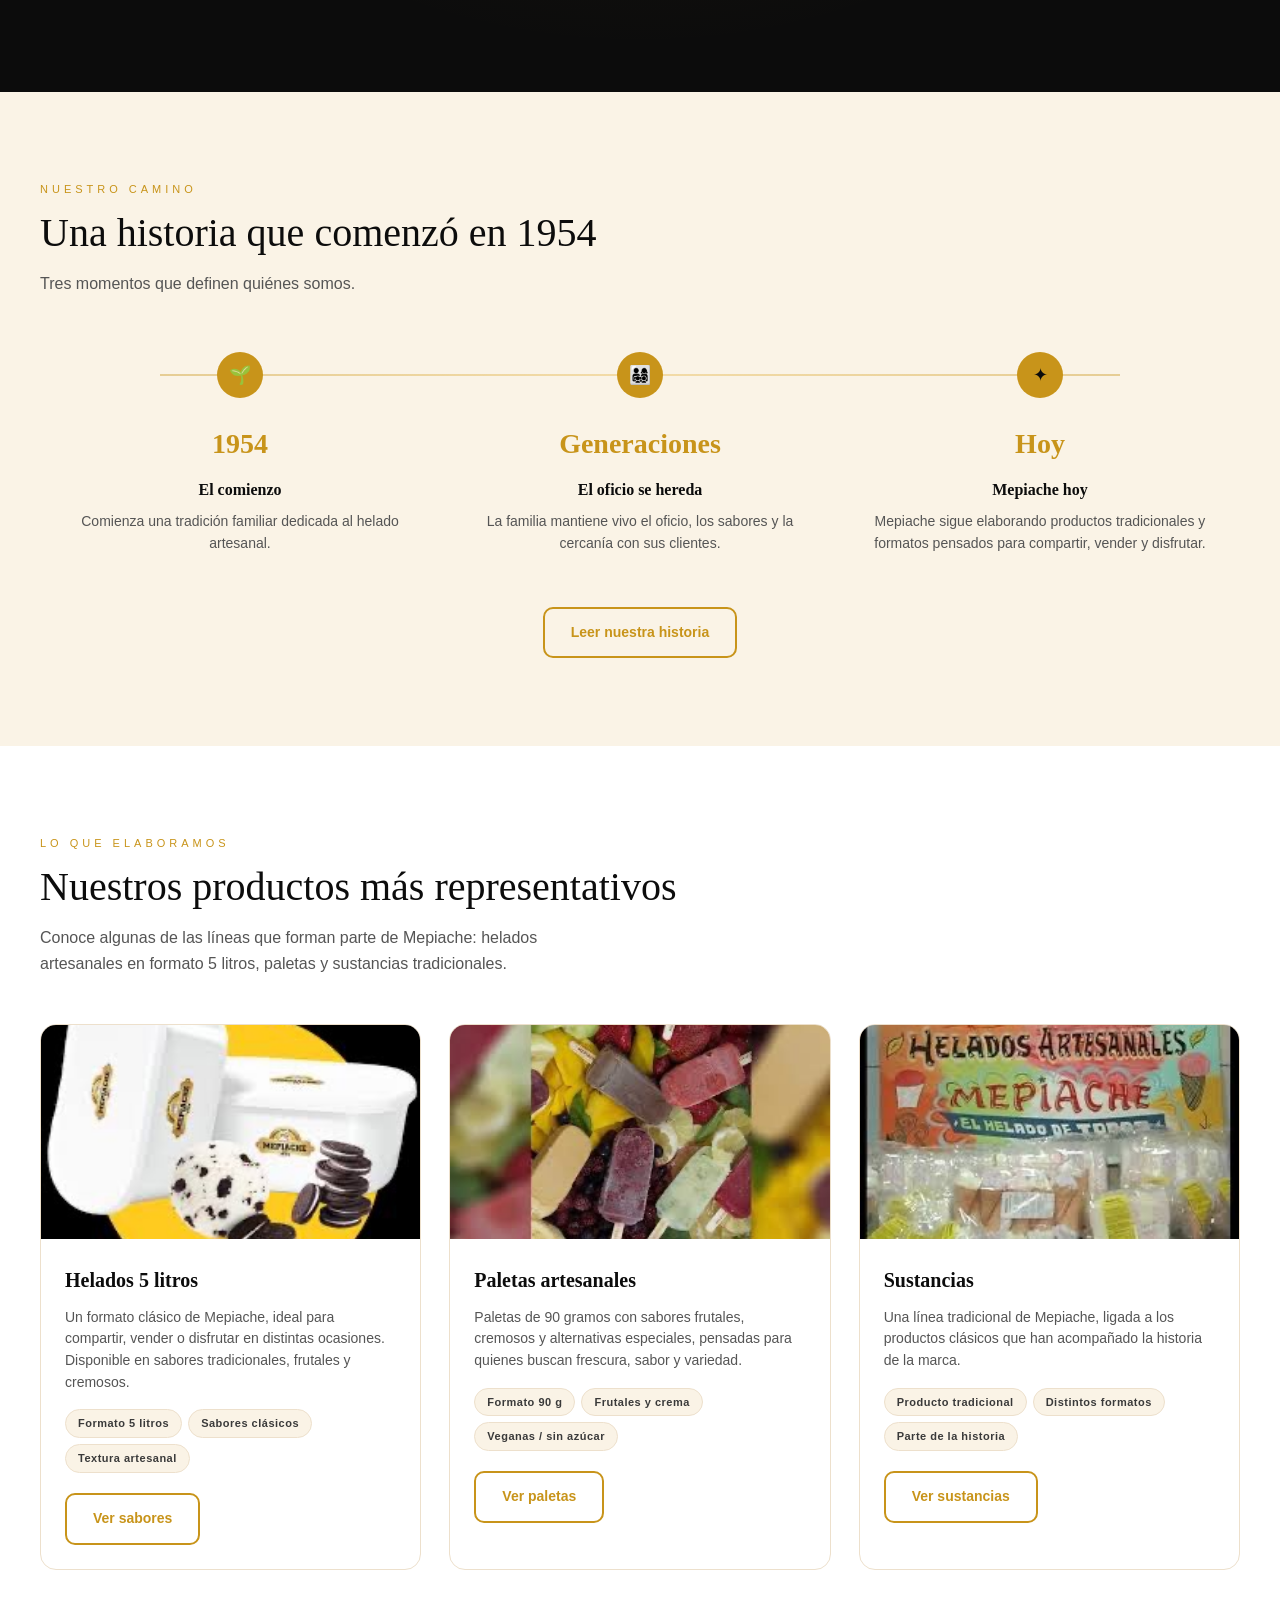
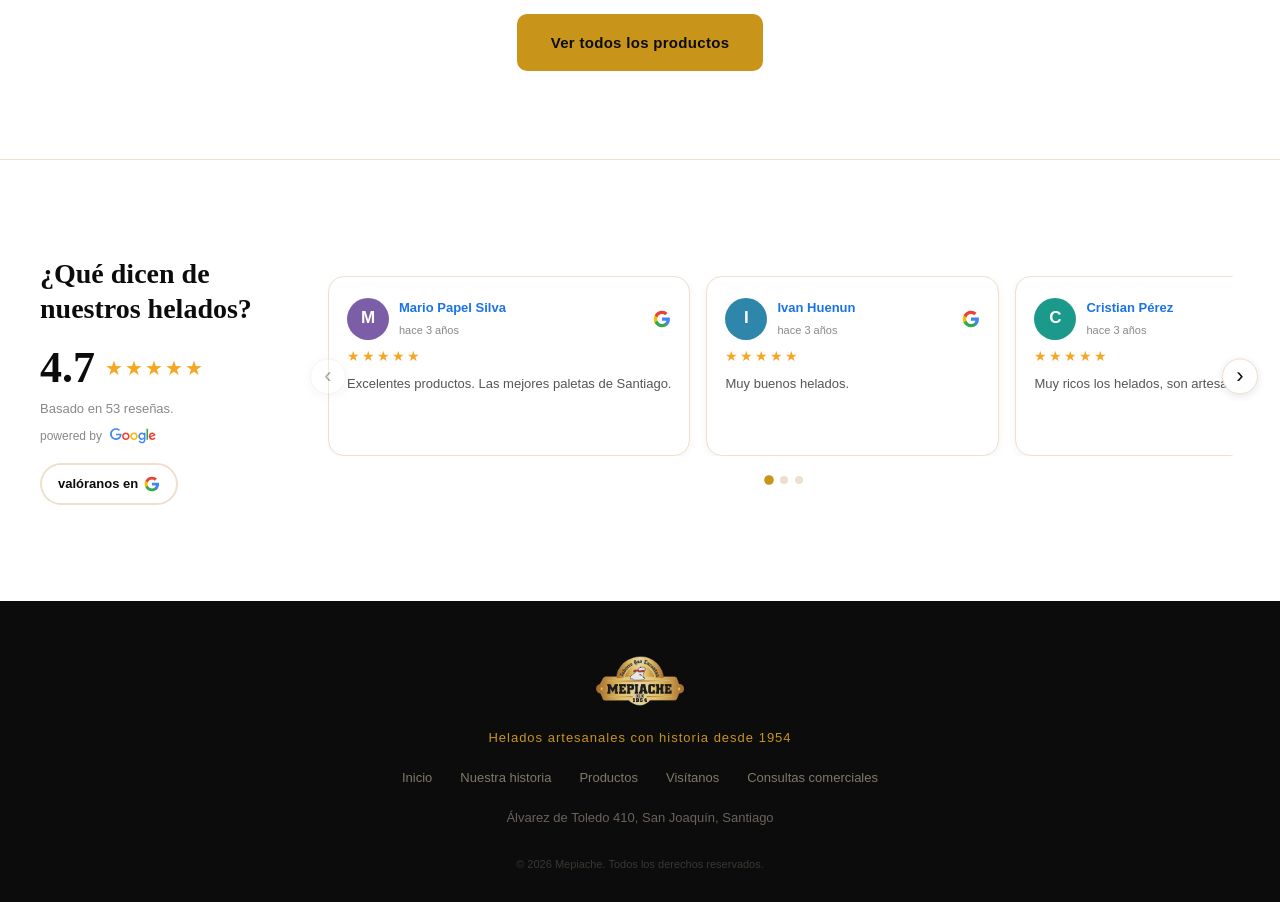
==== commit 1ea34b3c: "Elimina zoom: 1.25 y escala valores reales para igualar Live Server zoom es no-estándar: Chrome lo a" ====
--- a/index.html
+++ b/index.html
@@ -42,7 +42,7 @@
 
   <!-- ════════════════ HERO ════════════════ -->
   <section class="hero">
-    <div class="hero-contenido container" style="max-width: none; padding-left: calc((100vw - 1120px) / 2 + 28px);">
+    <div class="hero-contenido container" style="max-width: none; padding-left: max(40px, calc((100vw - 1360px) / 2 + 40px));">
       <p class="hero-desde">1954</p>
       <h1>Mepiache, helados artesanales<br>con <em>historia</em> desde 1954</h1>
       <p class="hero-sub">Una tradición familiar que ha acompañado a generaciones con helados artesanales, paletas, sustancias y sabores clásicos que siguen siendo parte de nuestra historia.</p>
--- a/styles.css
+++ b/styles.css
@@ -27,9 +27,6 @@
 /* ── RESET Y BASE ──────────────────────────────── */
 * { box-sizing: border-box; margin: 0; padding: 0; }
 html { scroll-behavior: smooth; overflow-x: hidden; }
-@media (min-width: 1024px) {
-  html { zoom: 1.25; }
-}
 body {
   font-family: 'Georgia', 'Times New Roman', serif;
   color: var(--cafe);
@@ -37,9 +34,9 @@
   line-height: 1.7;
 }
 .container {
-  max-width: 1120px;
+  max-width: 1360px;
   margin: 0 auto;
-  padding: 0 28px;
+  padding: 0 40px;
 }
 img { max-width: 100%; display: block; }
 a { text-decoration: none; }
@@ -81,8 +78,8 @@
   background: var(--dorado);
   color: var(--negro);
   font-weight: bold;
-  font-size: 14px;
-  padding: 13px 28px;
+  font-size: 15px;
+  padding: 14px 32px;
   border-radius: var(--radio);
   border: 2px solid var(--dorado);
   cursor: pointer;
@@ -100,8 +97,8 @@
   background: transparent;
   color: var(--crema);
   font-weight: bold;
-  font-size: 14px;
-  padding: 13px 28px;
+  font-size: 15px;
+  padding: 14px 32px;
   border-radius: var(--radio);
   border: 2px solid rgba(245,230,200,0.6);
   font-family: Arial, sans-serif;
@@ -163,7 +160,7 @@
   top: 0;
   z-index: 200;
   background: var(--cafe);
-  padding: 10px 0;
+  padding: 14px 0;
   transition: box-shadow 0.3s;
 }
 .header.scrolled {
@@ -175,16 +172,16 @@
   align-items: center;
   gap: 16px;
 }
-.logo-img { height: 52px; width: auto; }
+.logo-img { height: 64px; width: auto; }
 .nav {
   display: flex;
   align-items: center;
-  gap: 24px;
+  gap: 28px;
 }
 .nav a {
   color: var(--crema);
   font-family: Arial, sans-serif;
-  font-size: 13px;
+  font-size: 14px;
   letter-spacing: 0.5px;
   transition: color 0.2s;
   opacity: 0.85;
@@ -310,7 +307,7 @@
 /* ── HERO (SPLIT) ───────────────────────────────── */
 .hero {
   background: var(--cafe);
-  min-height: 88vh;
+  min-height: 90vh;
   display: grid;
   grid-template-columns: 1fr 1fr;
   overflow: hidden;
@@ -327,20 +324,20 @@
   display: flex;
   flex-direction: column;
   justify-content: center;
-  padding: 80px 56px 80px 0;
+  padding: 100px 70px 100px 0;
   position: relative;
   z-index: 2;
 }
 .hero-desde {
   font-family: Arial, sans-serif;
-  font-size: 11px;
+  font-size: 12px;
   letter-spacing: 5px;
   text-transform: uppercase;
   color: var(--dorado);
   margin-bottom: 22px;
 }
 .hero h1 {
-  font-size: clamp(34px, 4.5vw, 60px);
+  font-size: clamp(36px, 4.5vw, 72px);
   color: var(--crema);
   line-height: 1.15;
   font-weight: normal;
@@ -349,11 +346,11 @@
 .hero h1 em { color: var(--dorado); font-style: italic; }
 .hero-sub {
   font-family: Arial, sans-serif;
-  font-size: 16px;
+  font-size: 18px;
   color: rgba(245,230,200,0.72);
   line-height: 1.65;
-  margin-bottom: 38px;
-  max-width: 480px;
+  margin-bottom: 40px;
+  max-width: 540px;
 }
 .hero-ctas { display: flex; gap: 14px; flex-wrap: wrap; }
 
@@ -380,7 +377,7 @@
 .hero-img-placeholder span { font-size: 52px; opacity: 0.4; }
 
 /* ── SECCIONES BASE ────────────────────────────── */
-.seccion { padding: 88px 0; }
+.seccion { padding: 96px 0; }
 .seccion-crema  { background: var(--crema-suave); }
 .seccion-crema2 { background: var(--crema-oscura); }
 .seccion-cafe   { background: var(--cafe); }
@@ -2324,6 +2321,8 @@
 
 /* ── RESPONSIVE ─────────────────────────────────── */
 @media (max-width: 900px) {
+  .container { padding: 0 24px; }
+  .logo-img { height: 46px; }
   .menu-toggle { display: flex; }
   .header-inner { flex-wrap: wrap; }
 
@@ -2700,16 +2699,15 @@
 .footer-link-discreto {
   background: none;
   border: none;
-  color: inherit;
-  font-size: inherit;
-  font-family: inherit;
+  color: rgba(245,230,200,0.5);
+  font-size: 13px;
+  font-family: Arial, sans-serif;
   cursor: pointer;
   padding: 0;
-  text-decoration: underline;
-  text-underline-offset: 3px;
-  opacity: 0.75;
-}
-.footer-link-discreto:hover { opacity: 1; }
+  text-decoration: none;
+  transition: color 0.2s;
+}
+.footer-link-discreto:hover { color: var(--dorado-claro); }
 
 @media (max-width: 600px) {
   .contacto-tab-trigger {
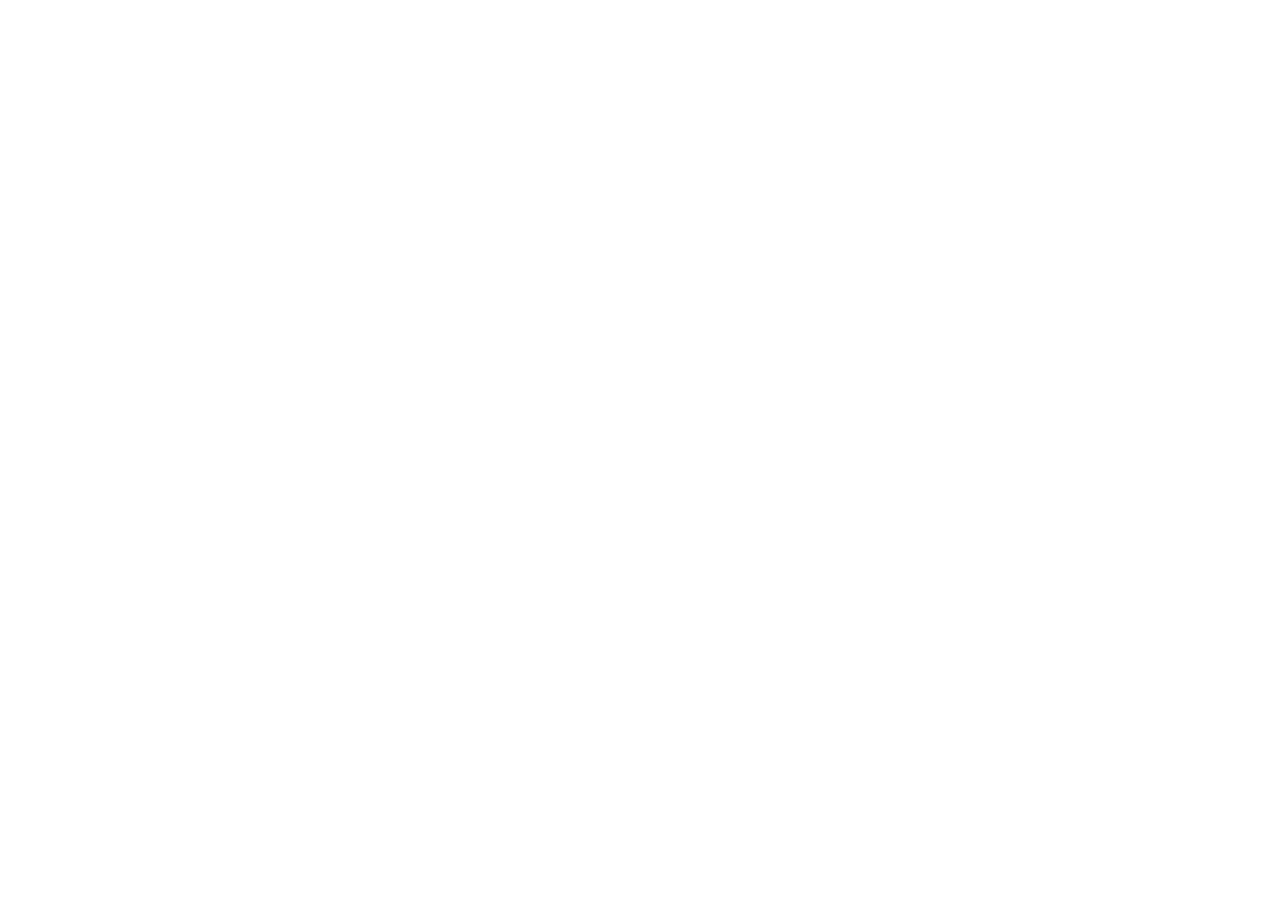
==== commit 0f8e0f6b: "Refactoring: elimina código redundante sin perder funcionalidad nav.js (nuevo): - Extrae el script d" ====
--- a/index.html
+++ b/index.html
@@ -5,469 +5,13 @@
   <meta name="viewport" content="width=device-width, initial-scale=1.0">
   <title>Mepiache — Helados Artesanales Desde 1954</title>
   <meta name="description" content="Mepiache, heladería artesanal familiar con historia desde 1954. Paletas, helados y sustancias elaborados con oficio y tradición.">
-  <link rel="stylesheet" href="styles.css">
-</head>
-<body>
-
-  <!-- ════════════════ HEADER ════════════════ -->
-  <header class="header" id="inicio">
-    <div class="container header-inner">
-      <a href="index.html" class="logo-link">
-        <img src="logo.png" alt="Mepiache Helados Artesanales" class="logo-img">
-      </a>
-      <button class="menu-toggle" aria-label="Abrir menú" aria-expanded="false">
-        <span></span><span></span><span></span>
-      </button>
-      <nav class="nav">
-        <a href="index.html" class="activo">Inicio</a>
-        <a href="historia.html">Nuestra historia</a>
-        <div class="nav-item">
-          <a href="productos.html">Productos</a>
-          <div class="dropdown-menu">
-            <a href="productos.html#paletas"><span class="dropdown-icono">🍡</span>Paletas</a>
-            <a href="productos.html#5litros"><span class="dropdown-icono">🍨</span>5 Litros</a>
-            <a href="productos.html#10litros"><span class="dropdown-icono">🏺</span>10 Litros</a>
-            <a href="productos.html#gelato"><span class="dropdown-icono">✨</span>Gelato Chef</a>
-            <a href="productos.html#sustancias"><span class="dropdown-icono">🤍</span>Sustancias</a>
-          </div>
-        </div>
-        <a href="visitanos.html">Visítanos</a>
-        <a href="https://wa.me/56963914909?text=Hola%20Mepiache" target="_blank" class="btn-whatsapp">
-          <svg xmlns="http://www.w3.org/2000/svg" width="16" height="16" fill="currentColor" viewBox="0 0 24 24"><path d="M17.472 14.382c-.297-.149-1.758-.867-2.03-.967-.273-.099-.471-.148-.67.15-.197.297-.767.966-.94 1.164-.173.199-.347.223-.644.075-.297-.15-1.255-.463-2.39-1.475-.883-.788-1.48-1.761-1.653-2.059-.173-.297-.018-.458.13-.606.134-.133.298-.347.446-.52.149-.174.198-.298.298-.497.099-.198.05-.371-.025-.52-.075-.149-.669-1.612-.916-2.207-.242-.579-.487-.5-.669-.51-.173-.008-.371-.01-.57-.01-.198 0-.52.074-.792.372-.272.297-1.04 1.016-1.04 2.479 0 1.462 1.065 2.875 1.213 3.074.149.198 2.096 3.2 5.077 4.487.709.306 1.262.489 1.694.625.712.227 1.36.195 1.871.118.571-.085 1.758-.719 2.006-1.413.248-.694.248-1.289.173-1.413-.074-.124-.272-.198-.57-.347z"/><path d="M12 0C5.373 0 0 5.373 0 12c0 2.124.558 4.122 1.535 5.854L.057 23.571a.75.75 0 00.914.914l5.674-1.472A11.942 11.942 0 0012 24c6.627 0 12-5.373 12-12S18.627 0 12 0zm0 21.75a9.713 9.713 0 01-4.951-1.355l-.355-.21-3.668.952.978-3.584-.23-.368A9.713 9.713 0 012.25 12C2.25 6.615 6.615 2.25 12 2.25S21.75 6.615 21.75 12 17.385 21.75 12 21.75z"/></svg>
-          WhatsApp
-        </a>
-      </nav>
-    </div>
-  </header>
-
-  <!-- ════════════════ HERO ════════════════ -->
-  <section class="hero">
-    <div class="hero-contenido container" style="max-width: none; padding-left: max(40px, calc((100vw - 1360px) / 2 + 40px));">
-      <p class="hero-desde">1954</p>
-      <h1>Mepiache, helados artesanales<br>con <em>historia</em> desde 1954</h1>
-      <p class="hero-sub">Una tradición familiar que ha acompañado a generaciones con helados artesanales, paletas, sustancias y sabores clásicos que siguen siendo parte de nuestra historia.</p>
-      <div class="hero-ctas">
-        <a href="historia.html" class="btn-primario">Conoce nuestra historia</a>
-        <a href="productos.html" class="btn-secundario">Ver productos</a>
-      </div>
-    </div>
-    <div class="hero-imagen">
-      <img src="img/chocolate-nutella.jpg" alt="Paleta artesanal Mepiache — Disfruta el verano">
-    </div>
-  </section>
-
-  <!-- ════════════════ FRANJA DE IDENTIDAD ════════════════ -->
-  <div class="identidad-strip">
-    <div class="container">
-      <div class="identidad-grid">
-
-        <div class="identidad-card">
-          <span class="identidad-anio">1954</span>
-          <h3>Desde 1954</h3>
-          <p>Una historia familiar que sigue viva.</p>
-        </div>
-
-        <div class="identidad-card">
-          <span class="identidad-anio">✦</span>
-          <h3>Tradición artesanal</h3>
-          <p>Oficio, recetas y sabores que han acompañado generaciones.</p>
-        </div>
-
-        <div class="identidad-card">
-          <span class="identidad-anio">🍡</span>
-          <h3>Productos clásicos</h3>
-          <p>Paletas, helados de 5 litros y sustancias.</p>
-        </div>
-
-        <div class="identidad-card">
-          <span class="identidad-anio">🏠</span>
-          <h3>Cercanía familiar</h3>
-          <p>Una marca con raíces, memoria y sabor de barrio.</p>
-        </div>
-
-      </div>
-    </div>
-  </div>
-
-  <!-- ════════════════ DIFERENCIADOR ════════════════ -->
-  <section class="diferenciador">
-    <div class="container">
-      <span class="diferenciador-label">Lo que nos hace únicos</span>
-      <h2>No somos una heladería más:<br>somos parte de una historia</h2>
-      <p class="diferenciador-texto">En Mepiache, cada producto nace de una tradición familiar que comenzó hace más de siete décadas. Nuestra historia se ha construido con oficio, recetas, recuerdos y generaciones que han vuelto a encontrarse con el sabor de siempre.</p>
-      <p class="diferenciador-cita">Más que vender helados, mantenemos vivo un legado artesanal que ha acompañado a familias, barrios y clientes durante años.</p>
-    </div>
-  </section>
-
-  <!-- ════════════════ PREVIEW DE HISTORIA ════════════════ -->
-  <section class="timeline-seccion">
-    <div class="container">
-      <div class="header-seccion">
-        <span class="etiqueta-seccion">Nuestro camino</span>
-        <h2 class="titulo-seccion">Una historia que comenzó en 1954</h2>
-        <p class="subtitulo-seccion">Tres momentos que definen quiénes somos.</p>
-      </div>
-
-      <div class="timeline">
-
-        <div class="timeline-item">
-          <div class="timeline-punto"><span>🌱</span></div>
-          <div>
-            <span class="timeline-anio">1954</span>
-            <h3>El comienzo</h3>
-            <p>Comienza una tradición familiar dedicada al helado artesanal.</p>
-          </div>
-        </div>
-
-        <div class="timeline-item">
-          <div class="timeline-punto"><span>👨‍👩‍👧‍👦</span></div>
-          <div>
-            <span class="timeline-anio">Generaciones</span>
-            <h3>El oficio se hereda</h3>
-            <p>La familia mantiene vivo el oficio, los sabores y la cercanía con sus clientes.</p>
-          </div>
-        </div>
-
-        <div class="timeline-item">
-          <div class="timeline-punto"><span>✦</span></div>
-          <div>
-            <span class="timeline-anio">Hoy</span>
-            <h3>Mepiache hoy</h3>
-            <p>Mepiache sigue elaborando productos tradicionales y formatos pensados para compartir, vender y disfrutar.</p>
-          </div>
-        </div>
-
-      </div>
-
-      <div class="timeline-cta">
-        <a href="historia.html" class="btn-outline">Leer nuestra historia</a>
-      </div>
-    </div>
-  </section>
-
-  <!-- ════════════════ PREVIEW PRODUCTOS ════════════════ -->
-  <section class="productos-preview">
-    <div class="container">
-      <span class="etiqueta-seccion">Lo que elaboramos</span>
-      <h2 class="titulo-seccion">Nuestros productos más representativos</h2>
-      <p class="subtitulo-seccion">Conoce algunas de las líneas que forman parte de Mepiache: helados artesanales en formato 5 litros, paletas y sustancias tradicionales.</p>
-
-      <div class="productos-preview-grid">
-
-        <div class="producto-preview-card">
-          <div class="producto-preview-img">
-            <img src="img/envase-5litros.jpg" alt="Helados Mepiache formato 5 litros">
-          </div>
-          <div class="producto-preview-cuerpo">
-            <h3>Helados 5 litros</h3>
-            <p>Un formato clásico de Mepiache, ideal para compartir, vender o disfrutar en distintas ocasiones. Disponible en sabores tradicionales, frutales y cremosos.</p>
-            <div class="producto-chips">
-              <span class="producto-chip">Formato 5 litros</span>
-              <span class="producto-chip">Sabores clásicos</span>
-              <span class="producto-chip">Textura artesanal</span>
-            </div>
-            <a href="productos.html#5litros" class="btn-outline">Ver sabores</a>
-          </div>
-        </div>
-
-        <div class="producto-preview-card">
-          <div class="producto-preview-img">
-            <img src="img/paletas-variedad.jpg" alt="Paletas artesanales Mepiache">
-          </div>
-          <div class="producto-preview-cuerpo">
-            <h3>Paletas artesanales</h3>
-            <p>Paletas de 90 gramos con sabores frutales, cremosos y alternativas especiales, pensadas para quienes buscan frescura, sabor y variedad.</p>
-            <div class="producto-chips">
-              <span class="producto-chip">Formato 90 g</span>
-              <span class="producto-chip">Frutales y crema</span>
-              <span class="producto-chip">Veganas / sin azúcar</span>
-            </div>
-            <a href="productos.html#paletas" class="btn-outline">Ver paletas</a>
-          </div>
-        </div>
-
-        <div class="producto-preview-card">
-          <div class="producto-preview-img">
-            <img src="img/local-historico.jpg" alt="Mepiache — heladería artesanal">
-          </div>
-          <div class="producto-preview-cuerpo">
-            <h3>Sustancias</h3>
-            <p>Una línea tradicional de Mepiache, ligada a los productos clásicos que han acompañado la historia de la marca.</p>
-            <div class="producto-chips">
-              <span class="producto-chip">Producto tradicional</span>
-              <span class="producto-chip">Distintos formatos</span>
-              <span class="producto-chip">Parte de la historia</span>
-            </div>
-            <a href="productos.html#sustancias" class="btn-outline">Ver sustancias</a>
-          </div>
-        </div>
-
-      </div>
-
-      <div class="productos-preview-cta">
-        <a href="productos.html" class="btn-primario">Ver todos los productos</a>
-      </div>
-    </div>
-  </section>
-
-  <!-- ════════════════ RESEÑAS GOOGLE ════════════════ -->
-  <section class="seccion seccion-blanca reviews-seccion">
-    <div class="container">
-      <div class="reviews-layout">
-
-        <!-- Columna izquierda: puntaje -->
-        <div class="reviews-summary">
-          <h2 class="reviews-titulo">¿Qué dicen de nuestros helados?</h2>
-          <div class="reviews-score">
-            <span class="score-numero">4.7</span>
-            <div class="stars-row">
-              <span class="star">★</span><span class="star">★</span><span class="star">★</span><span class="star">★</span><span class="star half">★</span>
-            </div>
-          </div>
-          <p class="score-base">Basado en 53 reseñas.</p>
-          <p class="score-powered">powered by
-            <svg width="46" height="16" viewBox="0 0 272 92" xmlns="http://www.w3.org/2000/svg" style="vertical-align:middle;margin-left:4px;"><path d="M115.75 47.18c0 12.77-9.99 22.18-22.25 22.18s-22.25-9.41-22.25-22.18C71.25 34.32 81.24 25 93.5 25s22.25 9.32 22.25 22.18zm-9.74 0c0-7.98-5.79-13.44-12.51-13.44S80.99 39.2 80.99 47.18c0 7.9 5.79 13.44 12.51 13.44s12.51-5.55 12.51-13.44z" fill="#EA4335"/><path d="M163.75 47.18c0 12.77-9.99 22.18-22.25 22.18s-22.25-9.41-22.25-22.18c0-12.85 9.99-22.18 22.25-22.18s22.25 9.32 22.25 22.18zm-9.74 0c0-7.98-5.79-13.44-12.51-13.44s-12.51 5.46-12.51 13.44c0 7.9 5.79 13.44 12.51 13.44s12.51-5.55 12.51-13.44z" fill="#FBBC05"/><path d="M209.75 26.34v39.82c0 16.38-9.66 23.07-21.08 23.07-10.75 0-17.22-7.19-19.66-13.07l8.48-3.53c1.51 3.61 5.21 7.87 11.17 7.87 7.31 0 11.84-4.51 11.84-13v-3.19h-.34c-2.18 2.69-6.38 5.04-11.68 5.04-11.09 0-21.25-9.66-21.25-22.09 0-12.52 10.16-22.26 21.25-22.26 5.29 0 9.49 2.35 11.68 4.96h.34v-3.61h9.25zm-8.56 20.92c0-7.81-5.21-13.52-11.84-13.52-6.72 0-12.35 5.71-12.35 13.52 0 7.73 5.63 13.36 12.35 13.36 6.63 0 11.84-5.63 11.84-13.36z" fill="#4285F4"/><path d="M225 3v65h-9.5V3h9.5z" fill="#34A853"/><path d="M262.02 54.48l7.56 5.04c-2.44 3.61-8.32 9.83-18.48 9.83-12.6 0-22.01-9.74-22.01-22.18 0-13.19 9.49-22.18 20.92-22.18 11.51 0 17.14 9.16 18.98 14.11l1.01 2.52-29.65 12.28c2.27 4.45 5.8 6.72 10.75 6.72 4.96 0 8.4-2.44 10.92-6.14zm-23.27-7.98l19.82-8.23c-1.09-2.77-4.37-4.7-8.23-4.7-4.95 0-11.84 4.37-11.59 12.93z" fill="#EA4335"/><path d="M35.29 41.41V32h31.91c.31 1.64.47 3.58.47 5.68 0 7.06-1.93 15.79-8.15 22.01-6.05 6.3-13.78 9.66-24.02 9.66C16.32 69.35.36 53.89.36 34.67.36 15.45 16.32 0 35.5 0c10.5 0 17.98 4.12 23.6 9.49l-6.64 6.64c-4.03-3.78-9.49-6.72-16.97-6.72-13.86 0-24.7 11.17-24.7 25.03 0 13.86 10.84 25.03 24.7 25.03 8.99 0 14.11-3.61 17.39-6.89 2.66-2.66 4.41-6.46 5.1-11.65l-22.49.08z" fill="#4285F4"/></svg>
-          </p>
-          <a href="https://www.google.com/maps/place/MEPIACHE+Ltda/@-33.4920769,-70.6336537,829m/data=!3m1!1e3!4m6!3m5!1s0x9662dab1fd8597ef:0xe120444253fe02da!8m2!3d-33.4922046!4d-70.6336706!16s%2Fg%2F1tkspktc" target="_blank" class="btn-valoranos">
-            valóranos en
-            <svg width="16" height="16" viewBox="0 0 24 24" fill="none" style="vertical-align:middle;"><path d="M22.56 12.25c0-.78-.07-1.53-.2-2.25H12v4.26h5.92c-.26 1.37-1.04 2.53-2.21 3.31v2.77h3.57c2.08-1.92 3.28-4.74 3.28-8.09z" fill="#4285F4"/><path d="M12 23c2.97 0 5.46-.98 7.28-2.66l-3.57-2.77c-.98.66-2.23 1.06-3.71 1.06-2.86 0-5.29-1.93-6.16-4.53H2.18v2.84C3.99 20.53 7.7 23 12 23z" fill="#34A853"/><path d="M5.84 14.09c-.22-.66-.35-1.36-.35-2.09s.13-1.43.35-2.09V7.07H2.18C1.43 8.55 1 10.22 1 12s.43 3.45 1.18 4.93l3.66-2.84z" fill="#FBBC05"/><path d="M12 5.38c1.62 0 3.06.56 4.21 1.64l3.15-3.15C17.45 2.09 14.97 1 12 1 7.7 1 3.99 3.47 2.18 7.07l3.66 2.84c.87-2.6 3.3-4.53 6.16-4.53z" fill="#EA4335"/></svg>
-          </a>
-        </div>
-
-        <!-- Columna derecha: carrusel -->
-        <div class="reviews-carousel-outer">
-          <button class="carousel-btn carousel-prev" aria-label="Anterior">&#8249;</button>
-
-          <div class="reviews-carousel-viewport">
-            <div class="reviews-track" id="reviewsTrack">
-
-              <div class="review-card">
-                <div class="review-top">
-                  <div class="review-avatar" style="background:#7B5EA7;">M</div>
-                  <div class="review-meta">
-                    <p class="review-nombre">Mario Papel Silva</p>
-                    <p class="review-fecha">hace 3 años</p>
-                  </div>
-                  <svg class="review-google-icon" width="18" height="18" viewBox="0 0 24 24" fill="none"><path d="M22.56 12.25c0-.78-.07-1.53-.2-2.25H12v4.26h5.92c-.26 1.37-1.04 2.53-2.21 3.31v2.77h3.57c2.08-1.92 3.28-4.74 3.28-8.09z" fill="#4285F4"/><path d="M12 23c2.97 0 5.46-.98 7.28-2.66l-3.57-2.77c-.98.66-2.23 1.06-3.71 1.06-2.86 0-5.29-1.93-6.16-4.53H2.18v2.84C3.99 20.53 7.7 23 12 23z" fill="#34A853"/><path d="M5.84 14.09c-.22-.66-.35-1.36-.35-2.09s.13-1.43.35-2.09V7.07H2.18C1.43 8.55 1 10.22 1 12s.43 3.45 1.18 4.93l3.66-2.84z" fill="#FBBC05"/><path d="M12 5.38c1.62 0 3.06.56 4.21 1.64l3.15-3.15C17.45 2.09 14.97 1 12 1 7.7 1 3.99 3.47 2.18 7.07l3.66 2.84c.87-2.6 3.3-4.53 6.16-4.53z" fill="#EA4335"/></svg>
-                </div>
-                <div class="stars-row small"><span class="star">★</span><span class="star">★</span><span class="star">★</span><span class="star">★</span><span class="star">★</span></div>
-                <p class="review-texto">Excelentes productos. Las mejores paletas de Santiago.</p>
-              </div>
-
-              <div class="review-card">
-                <div class="review-top">
-                  <div class="review-avatar" style="background:#2E86AB;">I</div>
-                  <div class="review-meta">
-                    <p class="review-nombre">Ivan Huenun</p>
-                    <p class="review-fecha">hace 3 años</p>
-                  </div>
-                  <svg class="review-google-icon" width="18" height="18" viewBox="0 0 24 24" fill="none"><path d="M22.56 12.25c0-.78-.07-1.53-.2-2.25H12v4.26h5.92c-.26 1.37-1.04 2.53-2.21 3.31v2.77h3.57c2.08-1.92 3.28-4.74 3.28-8.09z" fill="#4285F4"/><path d="M12 23c2.97 0 5.46-.98 7.28-2.66l-3.57-2.77c-.98.66-2.23 1.06-3.71 1.06-2.86 0-5.29-1.93-6.16-4.53H2.18v2.84C3.99 20.53 7.7 23 12 23z" fill="#34A853"/><path d="M5.84 14.09c-.22-.66-.35-1.36-.35-2.09s.13-1.43.35-2.09V7.07H2.18C1.43 8.55 1 10.22 1 12s.43 3.45 1.18 4.93l3.66-2.84z" fill="#FBBC05"/><path d="M12 5.38c1.62 0 3.06.56 4.21 1.64l3.15-3.15C17.45 2.09 14.97 1 12 1 7.7 1 3.99 3.47 2.18 7.07l3.66 2.84c.87-2.6 3.3-4.53 6.16-4.53z" fill="#EA4335"/></svg>
-                </div>
-                <div class="stars-row small"><span class="star">★</span><span class="star">★</span><span class="star">★</span><span class="star">★</span><span class="star">★</span></div>
-                <p class="review-texto">Muy buenos helados.</p>
-              </div>
-
-              <div class="review-card">
-                <div class="review-top">
-                  <div class="review-avatar" style="background:#1B998B;">C</div>
-                  <div class="review-meta">
-                    <p class="review-nombre">Cristian Pérez</p>
-                    <p class="review-fecha">hace 3 años</p>
-                  </div>
-                  <svg class="review-google-icon" width="18" height="18" viewBox="0 0 24 24" fill="none"><path d="M22.56 12.25c0-.78-.07-1.53-.2-2.25H12v4.26h5.92c-.26 1.37-1.04 2.53-2.21 3.31v2.77h3.57c2.08-1.92 3.28-4.74 3.28-8.09z" fill="#4285F4"/><path d="M12 23c2.97 0 5.46-.98 7.28-2.66l-3.57-2.77c-.98.66-2.23 1.06-3.71 1.06-2.86 0-5.29-1.93-6.16-4.53H2.18v2.84C3.99 20.53 7.7 23 12 23z" fill="#34A853"/><path d="M5.84 14.09c-.22-.66-.35-1.36-.35-2.09s.13-1.43.35-2.09V7.07H2.18C1.43 8.55 1 10.22 1 12s.43 3.45 1.18 4.93l3.66-2.84z" fill="#FBBC05"/><path d="M12 5.38c1.62 0 3.06.56 4.21 1.64l3.15-3.15C17.45 2.09 14.97 1 12 1 7.7 1 3.99 3.47 2.18 7.07l3.66 2.84c.87-2.6 3.3-4.53 6.16-4.53z" fill="#EA4335"/></svg>
-                </div>
-                <div class="stars-row small"><span class="star">★</span><span class="star">★</span><span class="star">★</span><span class="star">★</span><span class="star">★</span></div>
-                <p class="review-texto">Muy ricos los helados, son artesanales de muchos sabores. Hay doble, triple con fruta y también de máquina.</p>
-              </div>
-
-              <div class="review-card">
-                <div class="review-top">
-                  <div class="review-avatar" style="background:#E84855;">C</div>
-                  <div class="review-meta">
-                    <p class="review-nombre">Carmen L.</p>
-                    <p class="review-fecha">hace 1 mes</p>
-                  </div>
-                  <svg class="review-google-icon" width="18" height="18" viewBox="0 0 24 24" fill="none"><path d="M22.56 12.25c0-.78-.07-1.53-.2-2.25H12v4.26h5.92c-.26 1.37-1.04 2.53-2.21 3.31v2.77h3.57c2.08-1.92 3.28-4.74 3.28-8.09z" fill="#4285F4"/><path d="M12 23c2.97 0 5.46-.98 7.28-2.66l-3.57-2.77c-.98.66-2.23 1.06-3.71 1.06-2.86 0-5.29-1.93-6.16-4.53H2.18v2.84C3.99 20.53 7.7 23 12 23z" fill="#34A853"/><path d="M5.84 14.09c-.22-.66-.35-1.36-.35-2.09s.13-1.43.35-2.09V7.07H2.18C1.43 8.55 1 10.22 1 12s.43 3.45 1.18 4.93l3.66-2.84z" fill="#FBBC05"/><path d="M12 5.38c1.62 0 3.06.56 4.21 1.64l3.15-3.15C17.45 2.09 14.97 1 12 1 7.7 1 3.99 3.47 2.18 7.07l3.66 2.84c.87-2.6 3.3-4.53 6.16-4.53z" fill="#EA4335"/></svg>
-                </div>
-                <div class="stars-row small"><span class="star">★</span><span class="star">★</span><span class="star">★</span><span class="star">★</span><span class="star">★</span></div>
-                <p class="review-texto">Me recuerda a la infancia. Mi familia lleva generaciones comprando en Mepiache. El helado de Lúcuma Manjar no tiene comparación.</p>
-              </div>
-
-              <div class="review-card">
-                <div class="review-top">
-                  <div class="review-avatar" style="background:#F18F01;">P</div>
-                  <div class="review-meta">
-                    <p class="review-nombre">Pablo M.</p>
-                    <p class="review-fecha">hace 2 meses</p>
-                  </div>
-                  <svg class="review-google-icon" width="18" height="18" viewBox="0 0 24 24" fill="none"><path d="M22.56 12.25c0-.78-.07-1.53-.2-2.25H12v4.26h5.92c-.26 1.37-1.04 2.53-2.21 3.31v2.77h3.57c2.08-1.92 3.28-4.74 3.28-8.09z" fill="#4285F4"/><path d="M12 23c2.97 0 5.46-.98 7.28-2.66l-3.57-2.77c-.98.66-2.23 1.06-3.71 1.06-2.86 0-5.29-1.93-6.16-4.53H2.18v2.84C3.99 20.53 7.7 23 12 23z" fill="#34A853"/><path d="M5.84 14.09c-.22-.66-.35-1.36-.35-2.09s.13-1.43.35-2.09V7.07H2.18C1.43 8.55 1 10.22 1 12s.43 3.45 1.18 4.93l3.66-2.84z" fill="#FBBC05"/><path d="M12 5.38c1.62 0 3.06.56 4.21 1.64l3.15-3.15C17.45 2.09 14.97 1 12 1 7.7 1 3.99 3.47 2.18 7.07l3.66 2.84c.87-2.6 3.3-4.53 6.16-4.53z" fill="#EA4335"/></svg>
-                </div>
-                <div class="stars-row small"><span class="star">★</span><span class="star">★</span><span class="star">★</span><span class="star">★</span><span class="star">★</span></div>
-                <p class="review-texto">Fui por primera vez y quedé sorprendido. Se nota que son artesanales de verdad, con ingredientes frescos. Volvería siempre.</p>
-              </div>
-
-            </div>
-          </div>
-
-          <button class="carousel-btn carousel-next" aria-label="Siguiente">&#8250;</button>
-
-          <div class="carousel-dots" id="reviewsDots"></div>
-        </div>
-
-      </div>
-    </div>
-  </section>
-
-  <!-- ════════════════ FOOTER ════════════════ -->
-  <footer class="footer">
-    <div class="container footer-inner">
-      <img src="logo.png" alt="Mepiache" class="footer-logo">
-      <p class="footer-tagline" data-config="tagline">Helados artesanales con historia desde 1954</p>
-      <div class="footer-links">
-        <a href="index.html">Inicio</a>
-        <a href="historia.html">Nuestra historia</a>
-        <a href="productos.html">Productos</a>
-        <a href="visitanos.html">Visítanos</a>
-        <button class="footer-link-discreto js-abrir-empresas">Consultas comerciales</button>
-      </div>
-      <p class="footer-datos" data-config="direccion">Álvarez de Toledo 410, San Joaquín, Santiago</p>
-      <p class="footer-copy" data-config="copyright">© 2026 Mepiache. Todos los derechos reservados.</p>
-    </div>
-  </footer>
-
-  <a href="https://wa.me/56963914909?text=Hola%20Mepiache" target="_blank" class="wa-flotante" title="Escribir por WhatsApp">
-    <svg xmlns="http://www.w3.org/2000/svg" width="28" height="28" fill="white" viewBox="0 0 24 24"><path d="M17.472 14.382c-.297-.149-1.758-.867-2.03-.967-.273-.099-.471-.148-.67.15-.197.297-.767.966-.94 1.164-.173.199-.347.223-.644.075-.297-.15-1.255-.463-2.39-1.475-.883-.788-1.48-1.761-1.653-2.059-.173-.297-.018-.458.13-.606.134-.133.298-.347.446-.52.149-.174.198-.298.298-.497.099-.198.05-.371-.025-.52-.075-.149-.669-1.612-.916-2.207-.242-.579-.487-.5-.669-.51-.173-.008-.371-.01-.57-.01-.198 0-.52.074-.792.372-.272.297-1.04 1.016-1.04 2.479 0 1.462 1.065 2.875 1.213 3.074.149.198 2.096 3.2 5.077 4.487.709.306 1.262.489 1.694.625.712.227 1.36.195 1.871.118.571-.085 1.758-.719 2.006-1.413.248-.694.248-1.289.173-1.413-.074-.124-.272-.198-.57-.347z"/><path d="M12 0C5.373 0 0 5.373 0 12c0 2.124.558 4.122 1.535 5.854L.057 23.571a.75.75 0 00.914.914l5.674-1.472A11.942 11.942 0 0012 24c6.627 0 12-5.373 12-12S18.627 0 12 0zm0 21.75a9.713 9.713 0 01-4.951-1.355l-.355-.21-3.668.952.978-3.584-.23-.368A9.713 9.713 0 012.25 12C2.25 6.615 6.615 2.25 12 2.25S21.75 6.615 21.75 12 17.385 21.75 12 21.75z"/></svg>
-  </a>
-
-  <!-- ════════════════ CONTACTO DRAWER ════════════════ -->
-  <div class="contacto-overlay" id="contactoOverlay"></div>
-
-  <button class="contacto-tab-trigger" id="contactoTrigger" aria-label="Abrir panel de contacto">
-    <span>Contáctanos</span>
-  </button>
-
-  <aside class="contacto-drawer" id="contactoDrawer" aria-hidden="true">
-    <div class="contacto-drawer-inner">
-      <div class="contacto-drawer-header">
-        <div class="contacto-tabs-nav">
-          <button class="contacto-tab-btn activo" data-tab="general">Contacto general</button>
-          <button class="contacto-tab-btn" data-tab="empresas">Para empresas</button>
-        </div>
-        <button class="contacto-cerrar" id="contactoCerrar" aria-label="Cerrar">
-          <svg width="20" height="20" viewBox="0 0 24 24" fill="none" stroke="currentColor" stroke-width="2.5"><line x1="18" y1="6" x2="6" y2="18"/><line x1="6" y1="6" x2="18" y2="18"/></svg>
-        </button>
-      </div>
-
-      <div class="contacto-tab-panel activo" id="tab-general">
-        <p class="contacto-intro">¿Tienes alguna duda o consulta? Escríbenos y te respondemos a la brevedad.</p>
-        <form class="contacto-form" id="form-general">
-          <div class="form-grupo">
-            <label for="gen-nombre">Nombre</label>
-            <input type="text" id="gen-nombre" name="nombre" placeholder="Tu nombre" required>
-          </div>
-          <div class="form-grupo">
-            <label for="gen-email">Correo electrónico</label>
-            <input type="email" id="gen-email" name="email" placeholder="tucorreo@ejemplo.com">
-          </div>
-          <div class="form-grupo">
-            <label for="gen-telefono">Teléfono</label>
-            <input type="tel" id="gen-telefono" name="telefono" placeholder="+56 9 XXXX XXXX">
-          </div>
-          <div class="form-grupo">
-            <label for="gen-mensaje">Mensaje</label>
-            <textarea id="gen-mensaje" name="mensaje" rows="4" placeholder="¿En qué podemos ayudarte?" required></textarea>
-          </div>
-          <button type="submit" class="btn-primario contacto-submit">Enviar consulta vía WhatsApp</button>
-        </form>
-        <div class="contacto-accesos">
-          <p class="contacto-accesos-titulo">También puedes encontrarnos en</p>
-          <div class="contacto-accesos-grid">
-            <a href="https://wa.me/56963914909" target="_blank" class="contacto-acceso-btn">
-              <svg width="16" height="16" fill="currentColor" viewBox="0 0 24 24"><path d="M17.472 14.382c-.297-.149-1.758-.867-2.03-.967-.273-.099-.471-.148-.67.15-.197.297-.767.966-.94 1.164-.173.199-.347.223-.644.075-.297-.15-1.255-.463-2.39-1.475-.883-.788-1.48-1.761-1.653-2.059-.173-.297-.018-.458.13-.606.134-.133.298-.347.446-.52.149-.174.198-.298.298-.497.099-.198.05-.371-.025-.52-.075-.149-.669-1.612-.916-2.207-.242-.579-.487-.5-.669-.51-.173-.008-.371-.01-.57-.01-.198 0-.52.074-.792.372-.272.297-1.04 1.016-1.04 2.479 0 1.462 1.065 2.875 1.213 3.074.149.198 2.096 3.2 5.077 4.487.709.306 1.262.489 1.694.625.712.227 1.36.195 1.871.118.571-.085 1.758-.719 2.006-1.413.248-.694.248-1.289.173-1.413-.074-.124-.272-.198-.57-.347z"/><path d="M12 0C5.373 0 0 5.373 0 12c0 2.124.558 4.122 1.535 5.854L.057 23.571a.75.75 0 00.914.914l5.674-1.472A11.942 11.942 0 0012 24c6.627 0 12-5.373 12-12S18.627 0 12 0zm0 21.75a9.713 9.713 0 01-4.951-1.355l-.355-.21-3.668.952.978-3.584-.23-.368A9.713 9.713 0 012.25 12C2.25 6.615 6.615 2.25 12 2.25S21.75 6.615 21.75 12 17.385 21.75 12 21.75z"/></svg>
-              WhatsApp
-            </a>
-            <a href="visitanos.html" class="contacto-acceso-btn">
-              <svg width="16" height="16" fill="none" viewBox="0 0 24 24" stroke="currentColor" stroke-width="2"><path d="M12 2C8.13 2 5 5.13 5 9c0 5.25 7 13 7 13s7-7.75 7-13c0-3.87-3.13-7-7-7z"/><circle cx="12" cy="9" r="2.5" fill="currentColor" stroke="none"/></svg>
-              Cómo llegar
-            </a>
-            <a href="https://instagram.com/mepiache" target="_blank" class="contacto-acceso-btn">
-              <svg width="16" height="16" fill="none" viewBox="0 0 24 24" stroke="currentColor" stroke-width="2"><rect x="2" y="2" width="20" height="20" rx="5" ry="5"/><path d="M16 11.37A4 4 0 1 1 12.63 8 4 4 0 0 1 16 11.37z"/><line x1="17.5" y1="6.5" x2="17.51" y2="6.5"/></svg>
-              Instagram
-            </a>
-          </div>
-        </div>
-      </div>
-
-      <div class="contacto-tab-panel" id="tab-empresas">
-        <p class="contacto-intro">¿Buscas helados para tu negocio o restaurante? Cuéntanos tu proyecto y te contactamos.</p>
-        <form class="contacto-form" id="form-empresas">
-          <div class="form-grupo">
-            <label for="emp-nombre">Nombre</label>
-            <input type="text" id="emp-nombre" name="nombre" placeholder="Tu nombre" required>
-          </div>
-          <div class="form-grupo">
-            <label for="emp-empresa">Empresa / Negocio</label>
-            <input type="text" id="emp-empresa" name="empresa" placeholder="Nombre del local o empresa">
-          </div>
-          <div class="form-grupo">
-            <label for="emp-email">Correo electrónico</label>
-            <input type="email" id="emp-email" name="email" placeholder="tucorreo@empresa.com">
-          </div>
-          <div class="form-grupo">
-            <label for="emp-telefono">Teléfono</label>
-            <input type="tel" id="emp-telefono" name="telefono" placeholder="+56 9 XXXX XXXX" required>
-          </div>
-          <div class="form-grupo">
-            <label for="emp-producto">Producto de interés</label>
-            <select id="emp-producto" name="producto">
-              <option value="">Seleccionar...</option>
-              <option value="Paletas artesanales">Paletas artesanales</option>
-              <option value="Helados 5 litros">Helados 5 litros</option>
-              <option value="Helados 10 litros">Helados 10 litros</option>
-              <option value="Gelato Chef">Gelato Chef</option>
-              <option value="Sustancias">Sustancias</option>
-              <option value="Varios / No sé aún">Varios / No sé aún</option>
-            </select>
-          </div>
-          <div class="form-grupo">
-            <label for="emp-mensaje">Cuéntanos tu proyecto</label>
-            <textarea id="emp-mensaje" name="mensaje" rows="4" placeholder="¿Qué tipo de negocio tienes? ¿Para qué necesitas los productos?" required></textarea>
-          </div>
-          <button type="submit" class="btn-primario contacto-submit">Enviar solicitud vía WhatsApp</button>
-        </form>
-      </div>
-    </div>
-  </aside>
 
   <script src="config.js"></script>
+  <script src="nav.js"></script>
+  <script src="drawer.js"></script>
   <script src="contacto.js"></script>
   <script>
-    window.addEventListener('scroll', () => {
-      document.querySelector('.header').classList.toggle('scrolled', window.scrollY > 40);
-    });
-    // Dropdown táctil
-    var menuToggle = document.querySelector('.menu-toggle');
-    var headerEl   = document.querySelector('.header');
-    menuToggle.addEventListener('click', function () {
-      var open = headerEl.classList.toggle('menu-abierto');
-      this.setAttribute('aria-expanded', String(open));
-    });
-    document.querySelectorAll('.nav-item > a').forEach(function(a) {
-      a.addEventListener('click', function(e) {
-        if (window.innerWidth <= 900) {
-          var ni = this.closest('.nav-item');
-          if (ni.classList.contains('abierto')) {
-            ni.classList.remove('abierto');
-          } else {
-            e.preventDefault();
-            ni.classList.add('abierto');
-          }
-        }
-      });
-    });
-    document.addEventListener('click', function(e) {
-      if (!e.target.closest('.nav-item')) document.querySelectorAll('.nav-item').forEach(function(n) { n.classList.remove('abierto'); });
-      if (!e.target.closest('.header')) { headerEl.classList.remove('menu-abierto'); menuToggle.setAttribute('aria-expanded', 'false'); }
+if (!e.target.closest('.header')) { headerEl.classList.remove('menu-abierto'); menuToggle.setAttribute('aria-expanded', 'false'); }
     });
 
     // Reviews carousel
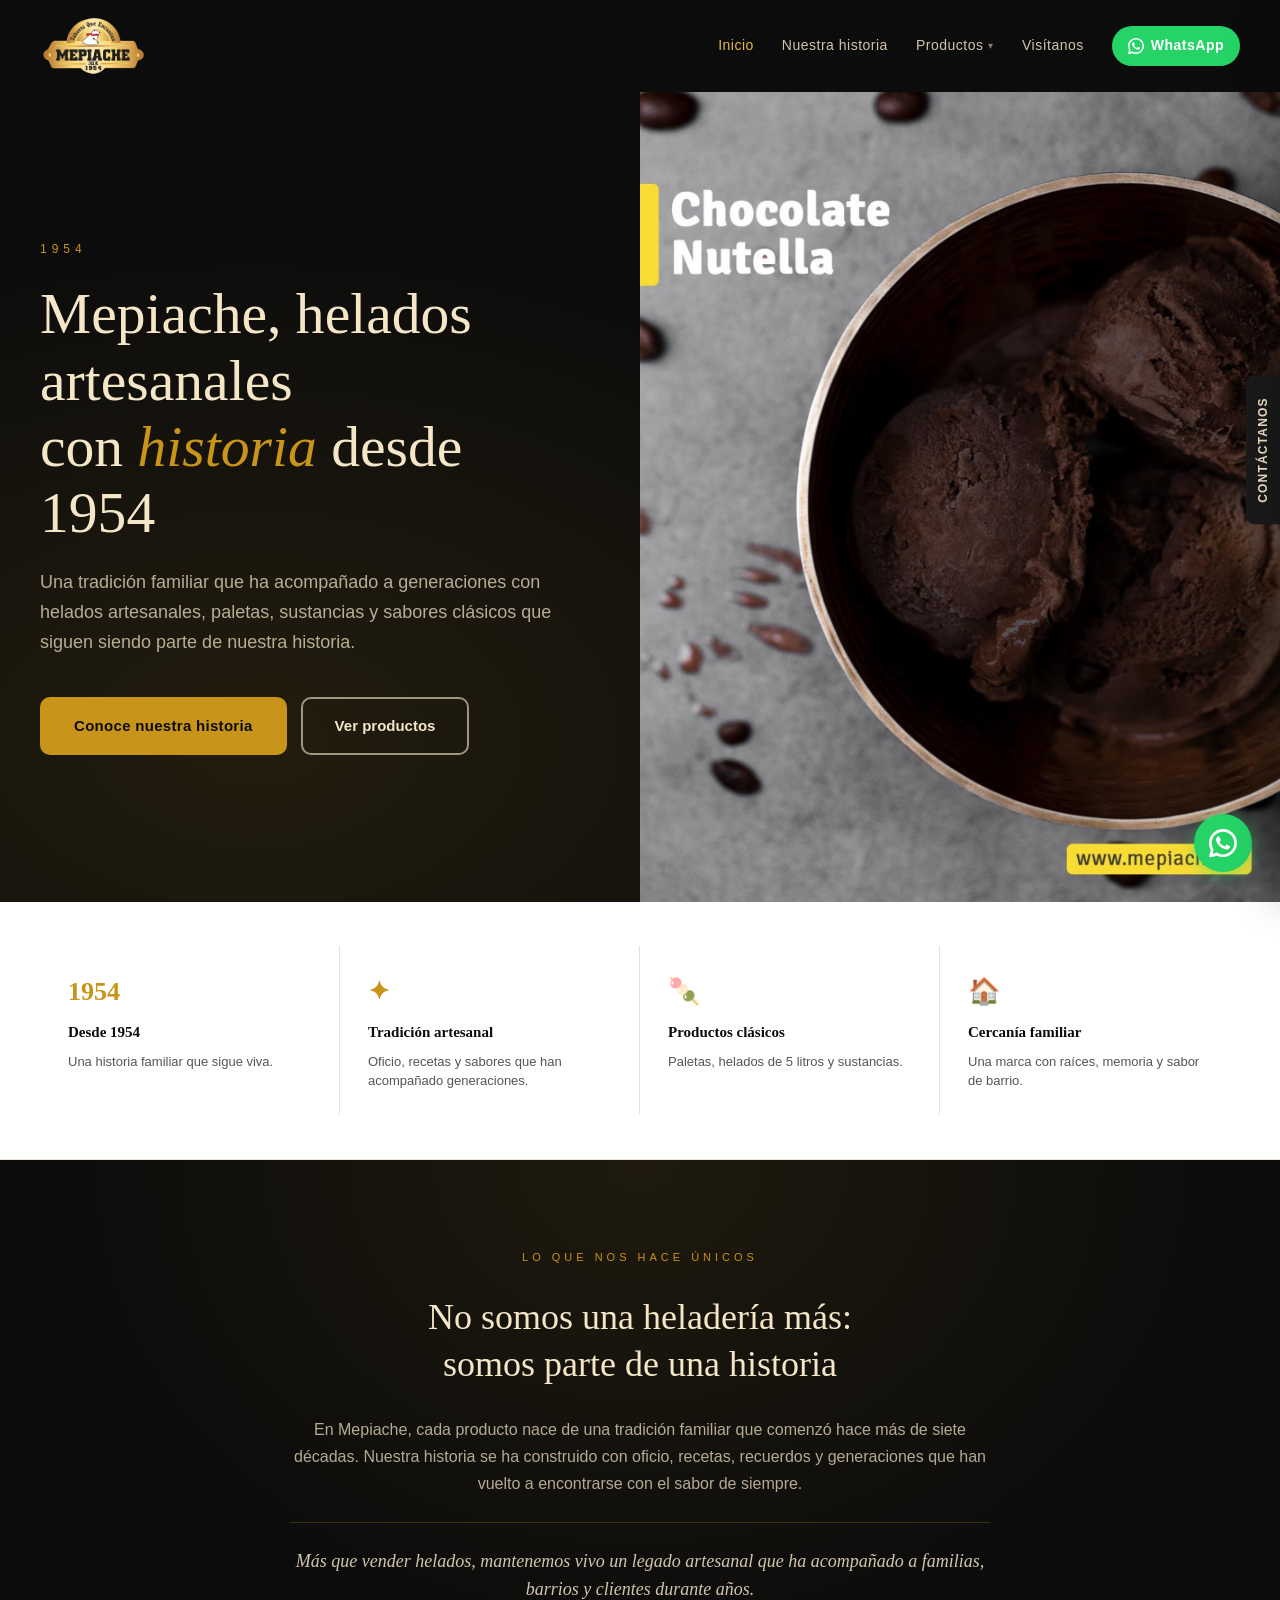
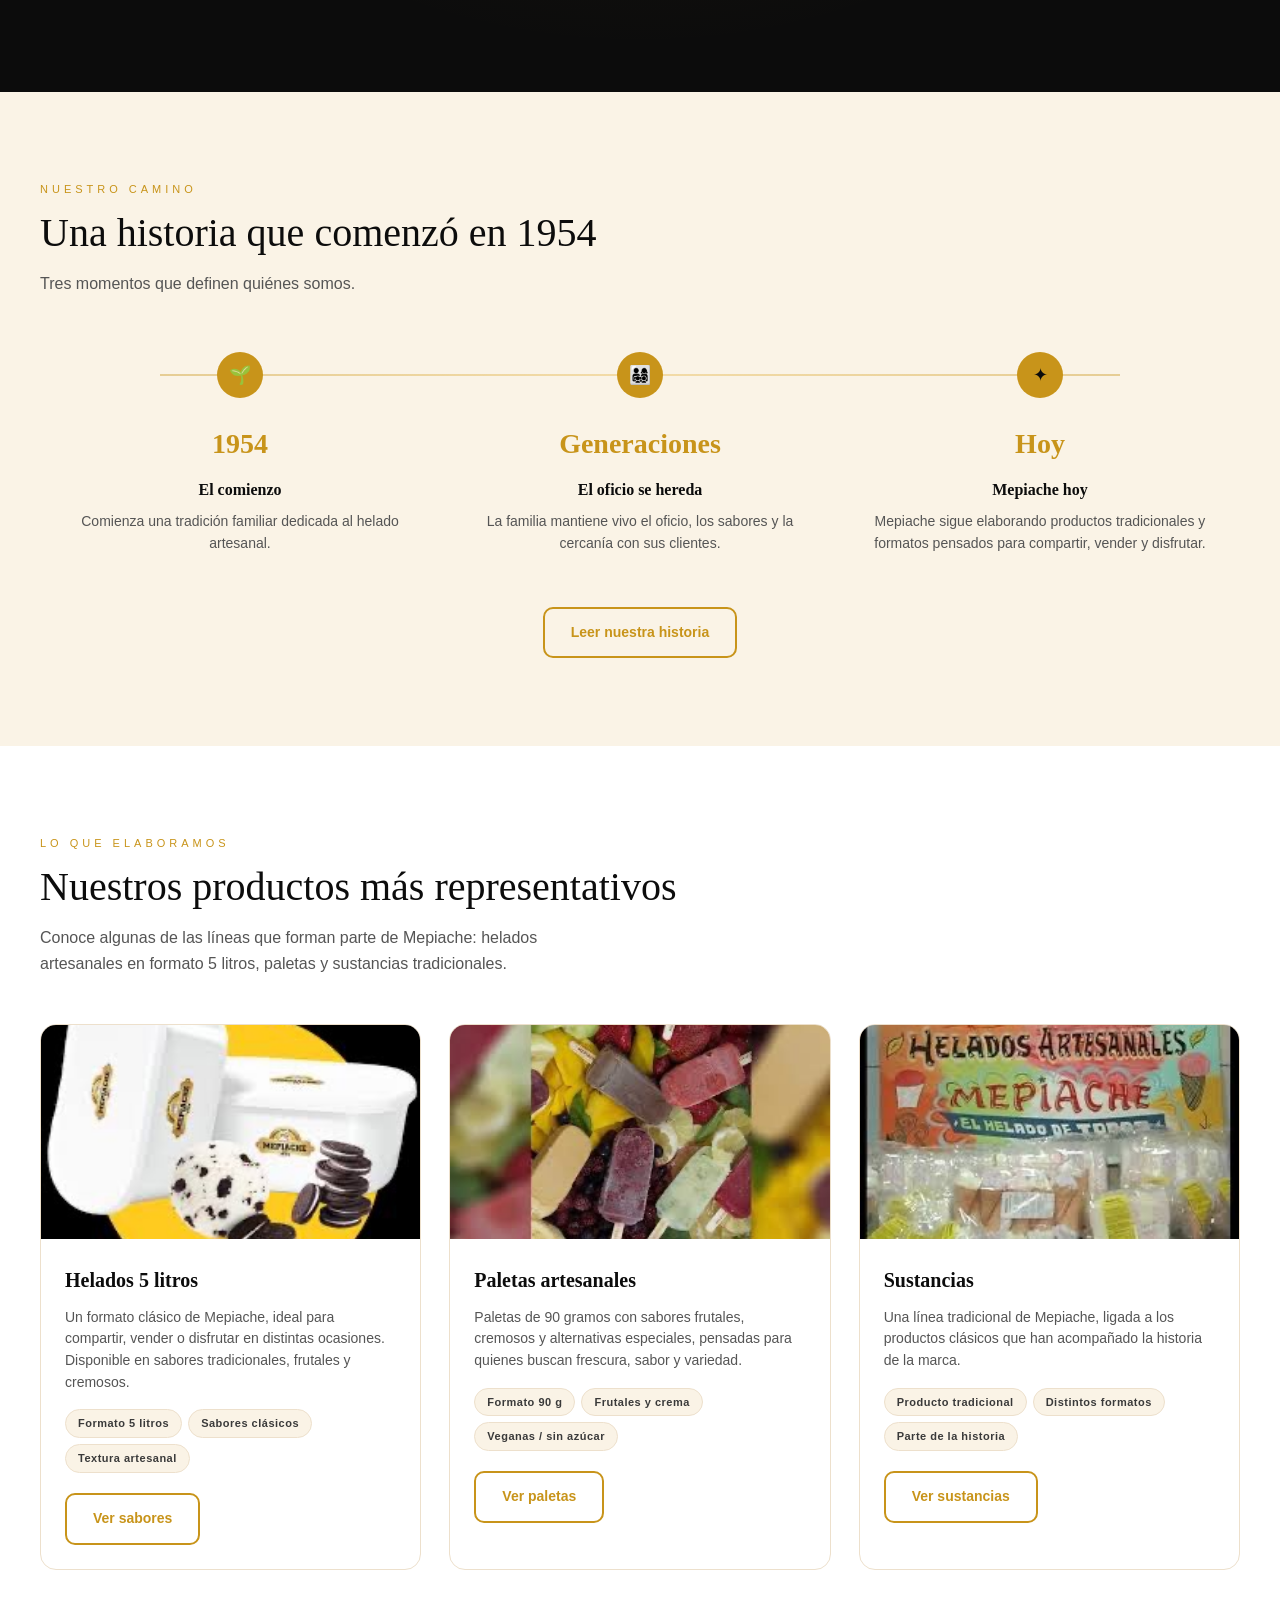
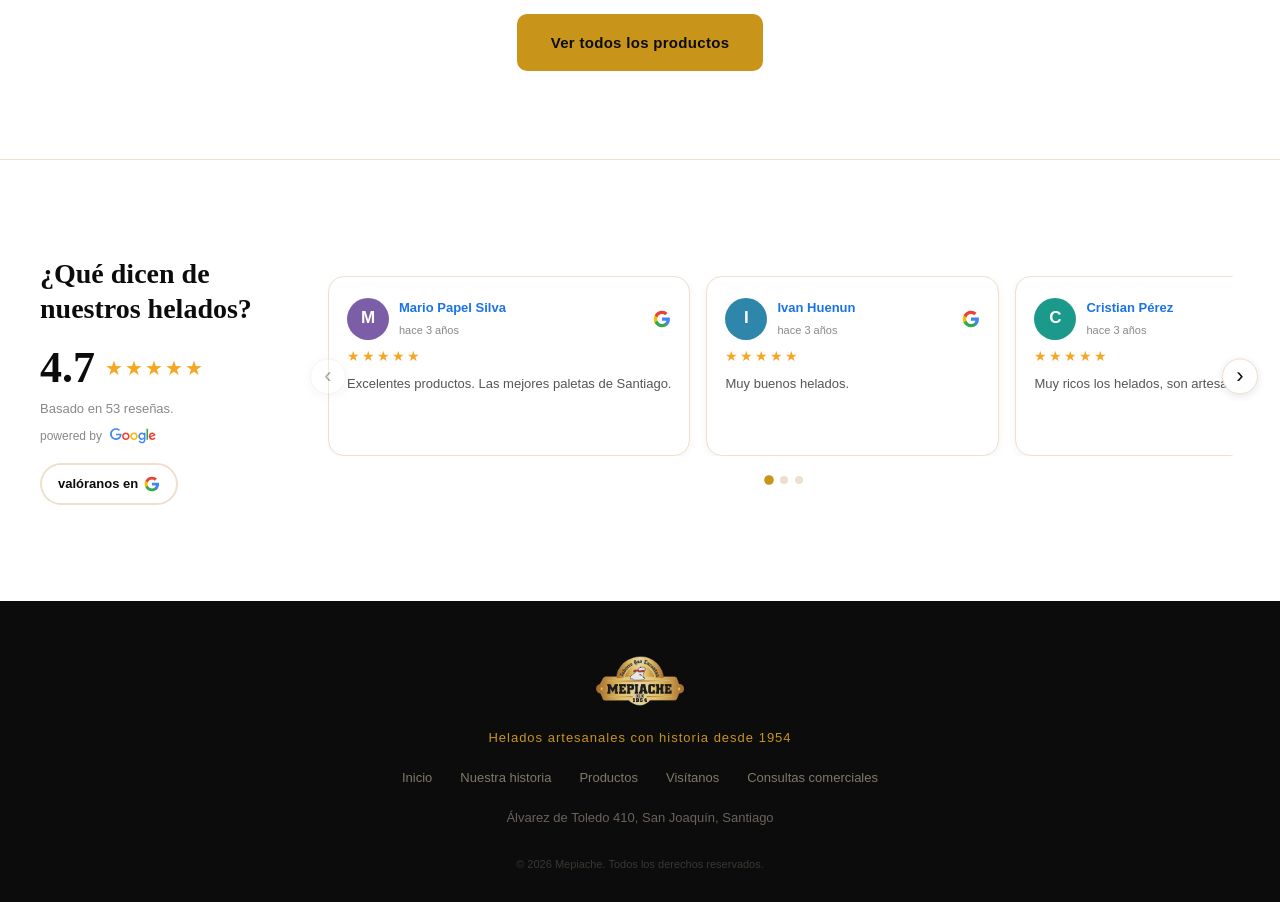
==== commit 63caa07d: "Rehace refactoring de forma correcta — restaura HTML y aplica cambios seguros El commit anterior usó" ====
--- a/index.html
+++ b/index.html
@@ -5,15 +5,362 @@
   <meta name="viewport" content="width=device-width, initial-scale=1.0">
   <title>Mepiache — Helados Artesanales Desde 1954</title>
   <meta name="description" content="Mepiache, heladería artesanal familiar con historia desde 1954. Paletas, helados y sustancias elaborados con oficio y tradición.">
+  <!-- Open Graph -->
+  <meta property="og:type"        content="website">
+  <meta property="og:site_name"   content="Mepiache Helados Artesanales">
+  <meta property="og:url"         content="https://mepiache.vercel.app/">
+  <meta property="og:title"       content="Mepiache — Helados Artesanales Desde 1954">
+  <meta property="og:description" content="Mepiache, heladería artesanal familiar con historia desde 1954. Paletas, helados y sustancias elaborados con oficio y tradición.">
+  <meta property="og:image"       content="https://mepiache.vercel.app/img/og-image.jpg">
+  <meta property="og:image:width" content="1200">
+  <meta property="og:image:height" content="630">
+  <!-- Twitter Card -->
+  <meta name="twitter:card"        content="summary_large_image">
+  <meta name="twitter:title"       content="Mepiache — Helados Artesanales Desde 1954">
+  <meta name="twitter:description" content="Mepiache, heladería artesanal familiar con historia desde 1954. Paletas, helados y sustancias elaborados con oficio y tradición.">
+  <meta name="twitter:image"       content="https://mepiache.vercel.app/img/og-image.jpg">
+  <link rel="stylesheet" href="styles.css">
+</head>
+<body>
+
+  <!-- ════════════════ HEADER ════════════════ -->
+  <header class="header" id="inicio">
+    <div class="container header-inner">
+      <a href="/" class="logo-link">
+        <img src="logo.png" alt="Mepiache Helados Artesanales" class="logo-img">
+      </a>
+      <button class="menu-toggle" aria-label="Abrir menú" aria-expanded="false">
+        <span></span><span></span><span></span>
+      </button>
+      <nav class="nav">
+        <a href="/" class="activo">Inicio</a>
+        <a href="/historia">Nuestra historia</a>
+        <div class="nav-item">
+          <a href="/productos">Productos</a>
+          <div class="dropdown-menu">
+            <a href="/productos#paletas"><span class="dropdown-icono">🍡</span>Paletas</a>
+            <a href="/productos#5litros"><span class="dropdown-icono">🍨</span>5 Litros</a>
+            <a href="/productos#10litros"><span class="dropdown-icono">🏺</span>10 Litros</a>
+            <a href="/productos#gelato"><span class="dropdown-icono">✨</span>Gelato Chef</a>
+            <a href="/productos#sustancias"><span class="dropdown-icono">🤍</span>Sustancias</a>
+          </div>
+        </div>
+        <a href="/visitanos">Visítanos</a>
+        <a href="https://wa.me/56963914909?text=Hola%20Mepiache" target="_blank" class="btn-whatsapp">
+          <svg xmlns="http://www.w3.org/2000/svg" width="16" height="16" fill="currentColor" viewBox="0 0 24 24"><path d="M17.472 14.382c-.297-.149-1.758-.867-2.03-.967-.273-.099-.471-.148-.67.15-.197.297-.767.966-.94 1.164-.173.199-.347.223-.644.075-.297-.15-1.255-.463-2.39-1.475-.883-.788-1.48-1.761-1.653-2.059-.173-.297-.018-.458.13-.606.134-.133.298-.347.446-.52.149-.174.198-.298.298-.497.099-.198.05-.371-.025-.52-.075-.149-.669-1.612-.916-2.207-.242-.579-.487-.5-.669-.51-.173-.008-.371-.01-.57-.01-.198 0-.52.074-.792.372-.272.297-1.04 1.016-1.04 2.479 0 1.462 1.065 2.875 1.213 3.074.149.198 2.096 3.2 5.077 4.487.709.306 1.262.489 1.694.625.712.227 1.36.195 1.871.118.571-.085 1.758-.719 2.006-1.413.248-.694.248-1.289.173-1.413-.074-.124-.272-.198-.57-.347z"/><path d="M12 0C5.373 0 0 5.373 0 12c0 2.124.558 4.122 1.535 5.854L.057 23.571a.75.75 0 00.914.914l5.674-1.472A11.942 11.942 0 0012 24c6.627 0 12-5.373 12-12S18.627 0 12 0zm0 21.75a9.713 9.713 0 01-4.951-1.355l-.355-.21-3.668.952.978-3.584-.23-.368A9.713 9.713 0 012.25 12C2.25 6.615 6.615 2.25 12 2.25S21.75 6.615 21.75 12 17.385 21.75 12 21.75z"/></svg>
+          WhatsApp
+        </a>
+      </nav>
+    </div>
+  </header>
+
+  <!-- ════════════════ HERO ════════════════ -->
+  <section class="hero">
+    <div class="hero-contenido container" style="max-width: none; padding-left: max(40px, calc((100vw - 1360px) / 2 + 40px));">
+      <p class="hero-desde">1954</p>
+      <h1>Mepiache, helados artesanales<br>con <em>historia</em> desde 1954</h1>
+      <p class="hero-sub">Una tradición familiar que ha acompañado a generaciones con helados artesanales, paletas, sustancias y sabores clásicos que siguen siendo parte de nuestra historia.</p>
+      <div class="hero-ctas">
+        <a href="/historia" class="btn-primario">Conoce nuestra historia</a>
+        <a href="/productos" class="btn-secundario">Ver productos</a>
+      </div>
+    </div>
+    <div class="hero-imagen">
+      <img src="img/chocolate-nutella.jpg" alt="Paleta artesanal Mepiache — Disfruta el verano">
+    </div>
+  </section>
+
+  <!-- ════════════════ FRANJA DE IDENTIDAD ════════════════ -->
+  <div class="identidad-strip">
+    <div class="container">
+      <div class="identidad-grid">
+
+        <div class="identidad-card">
+          <span class="identidad-anio">1954</span>
+          <h3>Desde 1954</h3>
+          <p>Una historia familiar que sigue viva.</p>
+        </div>
+
+        <div class="identidad-card">
+          <span class="identidad-anio">✦</span>
+          <h3>Tradición artesanal</h3>
+          <p>Oficio, recetas y sabores que han acompañado generaciones.</p>
+        </div>
+
+        <div class="identidad-card">
+          <span class="identidad-anio">🍡</span>
+          <h3>Productos clásicos</h3>
+          <p>Paletas, helados de 5 litros y sustancias.</p>
+        </div>
+
+        <div class="identidad-card">
+          <span class="identidad-anio">🏠</span>
+          <h3>Cercanía familiar</h3>
+          <p>Una marca con raíces, memoria y sabor de barrio.</p>
+        </div>
+
+      </div>
+    </div>
+  </div>
+
+  <!-- ════════════════ DIFERENCIADOR ════════════════ -->
+  <section class="diferenciador">
+    <div class="container">
+      <span class="diferenciador-label">Lo que nos hace únicos</span>
+      <h2>No somos una heladería más:<br>somos parte de una historia</h2>
+      <p class="diferenciador-texto">En Mepiache, cada producto nace de una tradición familiar que comenzó hace más de siete décadas. Nuestra historia se ha construido con oficio, recetas, recuerdos y generaciones que han vuelto a encontrarse con el sabor de siempre.</p>
+      <p class="diferenciador-cita">Más que vender helados, mantenemos vivo un legado artesanal que ha acompañado a familias, barrios y clientes durante años.</p>
+    </div>
+  </section>
+
+  <!-- ════════════════ PREVIEW DE HISTORIA ════════════════ -->
+  <section class="timeline-seccion">
+    <div class="container">
+      <div class="header-seccion">
+        <span class="etiqueta-seccion">Nuestro camino</span>
+        <h2 class="titulo-seccion">Una historia que comenzó en 1954</h2>
+        <p class="subtitulo-seccion">Tres momentos que definen quiénes somos.</p>
+      </div>
+
+      <div class="timeline">
+
+        <div class="timeline-item">
+          <div class="timeline-punto"><span>🌱</span></div>
+          <div>
+            <span class="timeline-anio">1954</span>
+            <h3>El comienzo</h3>
+            <p>Comienza una tradición familiar dedicada al helado artesanal.</p>
+          </div>
+        </div>
+
+        <div class="timeline-item">
+          <div class="timeline-punto"><span>👨‍👩‍👧‍👦</span></div>
+          <div>
+            <span class="timeline-anio">Generaciones</span>
+            <h3>El oficio se hereda</h3>
+            <p>La familia mantiene vivo el oficio, los sabores y la cercanía con sus clientes.</p>
+          </div>
+        </div>
+
+        <div class="timeline-item">
+          <div class="timeline-punto"><span>✦</span></div>
+          <div>
+            <span class="timeline-anio">Hoy</span>
+            <h3>Mepiache hoy</h3>
+            <p>Mepiache sigue elaborando productos tradicionales y formatos pensados para compartir, vender y disfrutar.</p>
+          </div>
+        </div>
+
+      </div>
+
+      <div class="timeline-cta">
+        <a href="/historia" class="btn-outline">Leer nuestra historia</a>
+      </div>
+    </div>
+  </section>
+
+  <!-- ════════════════ PREVIEW PRODUCTOS ════════════════ -->
+  <section class="productos-preview">
+    <div class="container">
+      <span class="etiqueta-seccion">Lo que elaboramos</span>
+      <h2 class="titulo-seccion">Nuestros productos más representativos</h2>
+      <p class="subtitulo-seccion">Conoce algunas de las líneas que forman parte de Mepiache: helados artesanales en formato 5 litros, paletas y sustancias tradicionales.</p>
+
+      <div class="productos-preview-grid">
+
+        <div class="producto-preview-card">
+          <div class="producto-preview-img">
+            <img src="img/envase-5litros.jpg" alt="Helados Mepiache formato 5 litros">
+          </div>
+          <div class="producto-preview-cuerpo">
+            <h3>Helados 5 litros</h3>
+            <p>Un formato clásico de Mepiache, ideal para compartir, vender o disfrutar en distintas ocasiones. Disponible en sabores tradicionales, frutales y cremosos.</p>
+            <div class="producto-chips">
+              <span class="producto-chip">Formato 5 litros</span>
+              <span class="producto-chip">Sabores clásicos</span>
+              <span class="producto-chip">Textura artesanal</span>
+            </div>
+            <a href="/productos#5litros" class="btn-outline">Ver sabores</a>
+          </div>
+        </div>
+
+        <div class="producto-preview-card">
+          <div class="producto-preview-img">
+            <img src="img/paletas-variedad.jpg" alt="Paletas artesanales Mepiache">
+          </div>
+          <div class="producto-preview-cuerpo">
+            <h3>Paletas artesanales</h3>
+            <p>Paletas de 90 gramos con sabores frutales, cremosos y alternativas especiales, pensadas para quienes buscan frescura, sabor y variedad.</p>
+            <div class="producto-chips">
+              <span class="producto-chip">Formato 90 g</span>
+              <span class="producto-chip">Frutales y crema</span>
+              <span class="producto-chip">Veganas / sin azúcar</span>
+            </div>
+            <a href="/productos#paletas" class="btn-outline">Ver paletas</a>
+          </div>
+        </div>
+
+        <div class="producto-preview-card">
+          <div class="producto-preview-img">
+            <img src="img/local-historico.jpg" alt="Mepiache — heladería artesanal">
+          </div>
+          <div class="producto-preview-cuerpo">
+            <h3>Sustancias</h3>
+            <p>Una línea tradicional de Mepiache, ligada a los productos clásicos que han acompañado la historia de la marca.</p>
+            <div class="producto-chips">
+              <span class="producto-chip">Producto tradicional</span>
+              <span class="producto-chip">Distintos formatos</span>
+              <span class="producto-chip">Parte de la historia</span>
+            </div>
+            <a href="/productos#sustancias" class="btn-outline">Ver sustancias</a>
+          </div>
+        </div>
+
+      </div>
+
+      <div class="productos-preview-cta">
+        <a href="/productos" class="btn-primario">Ver todos los productos</a>
+      </div>
+    </div>
+  </section>
+
+  <!-- ════════════════ RESEÑAS GOOGLE ════════════════ -->
+  <section class="seccion seccion-blanca reviews-seccion">
+    <div class="container">
+      <div class="reviews-layout">
+
+        <!-- Columna izquierda: puntaje -->
+        <div class="reviews-summary">
+          <h2 class="reviews-titulo">¿Qué dicen de nuestros helados?</h2>
+          <div class="reviews-score">
+            <span class="score-numero">4.7</span>
+            <div class="stars-row">
+              <span class="star">★</span><span class="star">★</span><span class="star">★</span><span class="star">★</span><span class="star half">★</span>
+            </div>
+          </div>
+          <p class="score-base">Basado en 53 reseñas.</p>
+          <p class="score-powered">powered by
+            <svg width="46" height="16" viewBox="0 0 272 92" xmlns="http://www.w3.org/2000/svg" style="vertical-align:middle;margin-left:4px;"><path d="M115.75 47.18c0 12.77-9.99 22.18-22.25 22.18s-22.25-9.41-22.25-22.18C71.25 34.32 81.24 25 93.5 25s22.25 9.32 22.25 22.18zm-9.74 0c0-7.98-5.79-13.44-12.51-13.44S80.99 39.2 80.99 47.18c0 7.9 5.79 13.44 12.51 13.44s12.51-5.55 12.51-13.44z" fill="#EA4335"/><path d="M163.75 47.18c0 12.77-9.99 22.18-22.25 22.18s-22.25-9.41-22.25-22.18c0-12.85 9.99-22.18 22.25-22.18s22.25 9.32 22.25 22.18zm-9.74 0c0-7.98-5.79-13.44-12.51-13.44s-12.51 5.46-12.51 13.44c0 7.9 5.79 13.44 12.51 13.44s12.51-5.55 12.51-13.44z" fill="#FBBC05"/><path d="M209.75 26.34v39.82c0 16.38-9.66 23.07-21.08 23.07-10.75 0-17.22-7.19-19.66-13.07l8.48-3.53c1.51 3.61 5.21 7.87 11.17 7.87 7.31 0 11.84-4.51 11.84-13v-3.19h-.34c-2.18 2.69-6.38 5.04-11.68 5.04-11.09 0-21.25-9.66-21.25-22.09 0-12.52 10.16-22.26 21.25-22.26 5.29 0 9.49 2.35 11.68 4.96h.34v-3.61h9.25zm-8.56 20.92c0-7.81-5.21-13.52-11.84-13.52-6.72 0-12.35 5.71-12.35 13.52 0 7.73 5.63 13.36 12.35 13.36 6.63 0 11.84-5.63 11.84-13.36z" fill="#4285F4"/><path d="M225 3v65h-9.5V3h9.5z" fill="#34A853"/><path d="M262.02 54.48l7.56 5.04c-2.44 3.61-8.32 9.83-18.48 9.83-12.6 0-22.01-9.74-22.01-22.18 0-13.19 9.49-22.18 20.92-22.18 11.51 0 17.14 9.16 18.98 14.11l1.01 2.52-29.65 12.28c2.27 4.45 5.8 6.72 10.75 6.72 4.96 0 8.4-2.44 10.92-6.14zm-23.27-7.98l19.82-8.23c-1.09-2.77-4.37-4.7-8.23-4.7-4.95 0-11.84 4.37-11.59 12.93z" fill="#EA4335"/><path d="M35.29 41.41V32h31.91c.31 1.64.47 3.58.47 5.68 0 7.06-1.93 15.79-8.15 22.01-6.05 6.3-13.78 9.66-24.02 9.66C16.32 69.35.36 53.89.36 34.67.36 15.45 16.32 0 35.5 0c10.5 0 17.98 4.12 23.6 9.49l-6.64 6.64c-4.03-3.78-9.49-6.72-16.97-6.72-13.86 0-24.7 11.17-24.7 25.03 0 13.86 10.84 25.03 24.7 25.03 8.99 0 14.11-3.61 17.39-6.89 2.66-2.66 4.41-6.46 5.1-11.65l-22.49.08z" fill="#4285F4"/></svg>
+          </p>
+          <a href="https://www.google.com/maps/place/MEPIACHE+Ltda/@-33.4920769,-70.6336537,829m/data=!3m1!1e3!4m6!3m5!1s0x9662dab1fd8597ef:0xe120444253fe02da!8m2!3d-33.4922046!4d-70.6336706!16s%2Fg%2F1tkspktc" target="_blank" class="btn-valoranos">
+            valóranos en
+            <svg width="16" height="16" viewBox="0 0 24 24" fill="none" style="vertical-align:middle;"><path d="M22.56 12.25c0-.78-.07-1.53-.2-2.25H12v4.26h5.92c-.26 1.37-1.04 2.53-2.21 3.31v2.77h3.57c2.08-1.92 3.28-4.74 3.28-8.09z" fill="#4285F4"/><path d="M12 23c2.97 0 5.46-.98 7.28-2.66l-3.57-2.77c-.98.66-2.23 1.06-3.71 1.06-2.86 0-5.29-1.93-6.16-4.53H2.18v2.84C3.99 20.53 7.7 23 12 23z" fill="#34A853"/><path d="M5.84 14.09c-.22-.66-.35-1.36-.35-2.09s.13-1.43.35-2.09V7.07H2.18C1.43 8.55 1 10.22 1 12s.43 3.45 1.18 4.93l3.66-2.84z" fill="#FBBC05"/><path d="M12 5.38c1.62 0 3.06.56 4.21 1.64l3.15-3.15C17.45 2.09 14.97 1 12 1 7.7 1 3.99 3.47 2.18 7.07l3.66 2.84c.87-2.6 3.3-4.53 6.16-4.53z" fill="#EA4335"/></svg>
+          </a>
+        </div>
+
+        <!-- Columna derecha: carrusel -->
+        <div class="reviews-carousel-outer">
+          <button class="carousel-btn carousel-prev" aria-label="Anterior">&#8249;</button>
+
+          <div class="reviews-carousel-viewport">
+            <div class="reviews-track" id="reviewsTrack">
+
+              <div class="review-card">
+                <div class="review-top">
+                  <div class="review-avatar" style="background:#7B5EA7;">M</div>
+                  <div class="review-meta">
+                    <p class="review-nombre">Mario Papel Silva</p>
+                    <p class="review-fecha">hace 3 años</p>
+                  </div>
+                  <svg class="review-google-icon" width="18" height="18" viewBox="0 0 24 24" fill="none"><path d="M22.56 12.25c0-.78-.07-1.53-.2-2.25H12v4.26h5.92c-.26 1.37-1.04 2.53-2.21 3.31v2.77h3.57c2.08-1.92 3.28-4.74 3.28-8.09z" fill="#4285F4"/><path d="M12 23c2.97 0 5.46-.98 7.28-2.66l-3.57-2.77c-.98.66-2.23 1.06-3.71 1.06-2.86 0-5.29-1.93-6.16-4.53H2.18v2.84C3.99 20.53 7.7 23 12 23z" fill="#34A853"/><path d="M5.84 14.09c-.22-.66-.35-1.36-.35-2.09s.13-1.43.35-2.09V7.07H2.18C1.43 8.55 1 10.22 1 12s.43 3.45 1.18 4.93l3.66-2.84z" fill="#FBBC05"/><path d="M12 5.38c1.62 0 3.06.56 4.21 1.64l3.15-3.15C17.45 2.09 14.97 1 12 1 7.7 1 3.99 3.47 2.18 7.07l3.66 2.84c.87-2.6 3.3-4.53 6.16-4.53z" fill="#EA4335"/></svg>
+                </div>
+                <div class="stars-row small"><span class="star">★</span><span class="star">★</span><span class="star">★</span><span class="star">★</span><span class="star">★</span></div>
+                <p class="review-texto">Excelentes productos. Las mejores paletas de Santiago.</p>
+              </div>
+
+              <div class="review-card">
+                <div class="review-top">
+                  <div class="review-avatar" style="background:#2E86AB;">I</div>
+                  <div class="review-meta">
+                    <p class="review-nombre">Ivan Huenun</p>
+                    <p class="review-fecha">hace 3 años</p>
+                  </div>
+                  <svg class="review-google-icon" width="18" height="18" viewBox="0 0 24 24" fill="none"><path d="M22.56 12.25c0-.78-.07-1.53-.2-2.25H12v4.26h5.92c-.26 1.37-1.04 2.53-2.21 3.31v2.77h3.57c2.08-1.92 3.28-4.74 3.28-8.09z" fill="#4285F4"/><path d="M12 23c2.97 0 5.46-.98 7.28-2.66l-3.57-2.77c-.98.66-2.23 1.06-3.71 1.06-2.86 0-5.29-1.93-6.16-4.53H2.18v2.84C3.99 20.53 7.7 23 12 23z" fill="#34A853"/><path d="M5.84 14.09c-.22-.66-.35-1.36-.35-2.09s.13-1.43.35-2.09V7.07H2.18C1.43 8.55 1 10.22 1 12s.43 3.45 1.18 4.93l3.66-2.84z" fill="#FBBC05"/><path d="M12 5.38c1.62 0 3.06.56 4.21 1.64l3.15-3.15C17.45 2.09 14.97 1 12 1 7.7 1 3.99 3.47 2.18 7.07l3.66 2.84c.87-2.6 3.3-4.53 6.16-4.53z" fill="#EA4335"/></svg>
+                </div>
+                <div class="stars-row small"><span class="star">★</span><span class="star">★</span><span class="star">★</span><span class="star">★</span><span class="star">★</span></div>
+                <p class="review-texto">Muy buenos helados.</p>
+              </div>
+
+              <div class="review-card">
+                <div class="review-top">
+                  <div class="review-avatar" style="background:#1B998B;">C</div>
+                  <div class="review-meta">
+                    <p class="review-nombre">Cristian Pérez</p>
+                    <p class="review-fecha">hace 3 años</p>
+                  </div>
+                  <svg class="review-google-icon" width="18" height="18" viewBox="0 0 24 24" fill="none"><path d="M22.56 12.25c0-.78-.07-1.53-.2-2.25H12v4.26h5.92c-.26 1.37-1.04 2.53-2.21 3.31v2.77h3.57c2.08-1.92 3.28-4.74 3.28-8.09z" fill="#4285F4"/><path d="M12 23c2.97 0 5.46-.98 7.28-2.66l-3.57-2.77c-.98.66-2.23 1.06-3.71 1.06-2.86 0-5.29-1.93-6.16-4.53H2.18v2.84C3.99 20.53 7.7 23 12 23z" fill="#34A853"/><path d="M5.84 14.09c-.22-.66-.35-1.36-.35-2.09s.13-1.43.35-2.09V7.07H2.18C1.43 8.55 1 10.22 1 12s.43 3.45 1.18 4.93l3.66-2.84z" fill="#FBBC05"/><path d="M12 5.38c1.62 0 3.06.56 4.21 1.64l3.15-3.15C17.45 2.09 14.97 1 12 1 7.7 1 3.99 3.47 2.18 7.07l3.66 2.84c.87-2.6 3.3-4.53 6.16-4.53z" fill="#EA4335"/></svg>
+                </div>
+                <div class="stars-row small"><span class="star">★</span><span class="star">★</span><span class="star">★</span><span class="star">★</span><span class="star">★</span></div>
+                <p class="review-texto">Muy ricos los helados, son artesanales de muchos sabores. Hay doble, triple con fruta y también de máquina.</p>
+              </div>
+
+              <div class="review-card">
+                <div class="review-top">
+                  <div class="review-avatar" style="background:#E84855;">C</div>
+                  <div class="review-meta">
+                    <p class="review-nombre">Carmen L.</p>
+                    <p class="review-fecha">hace 1 mes</p>
+                  </div>
+                  <svg class="review-google-icon" width="18" height="18" viewBox="0 0 24 24" fill="none"><path d="M22.56 12.25c0-.78-.07-1.53-.2-2.25H12v4.26h5.92c-.26 1.37-1.04 2.53-2.21 3.31v2.77h3.57c2.08-1.92 3.28-4.74 3.28-8.09z" fill="#4285F4"/><path d="M12 23c2.97 0 5.46-.98 7.28-2.66l-3.57-2.77c-.98.66-2.23 1.06-3.71 1.06-2.86 0-5.29-1.93-6.16-4.53H2.18v2.84C3.99 20.53 7.7 23 12 23z" fill="#34A853"/><path d="M5.84 14.09c-.22-.66-.35-1.36-.35-2.09s.13-1.43.35-2.09V7.07H2.18C1.43 8.55 1 10.22 1 12s.43 3.45 1.18 4.93l3.66-2.84z" fill="#FBBC05"/><path d="M12 5.38c1.62 0 3.06.56 4.21 1.64l3.15-3.15C17.45 2.09 14.97 1 12 1 7.7 1 3.99 3.47 2.18 7.07l3.66 2.84c.87-2.6 3.3-4.53 6.16-4.53z" fill="#EA4335"/></svg>
+                </div>
+                <div class="stars-row small"><span class="star">★</span><span class="star">★</span><span class="star">★</span><span class="star">★</span><span class="star">★</span></div>
+                <p class="review-texto">Me recuerda a la infancia. Mi familia lleva generaciones comprando en Mepiache. El helado de Lúcuma Manjar no tiene comparación.</p>
+              </div>
+
+              <div class="review-card">
+                <div class="review-top">
+                  <div class="review-avatar" style="background:#F18F01;">P</div>
+                  <div class="review-meta">
+                    <p class="review-nombre">Pablo M.</p>
+                    <p class="review-fecha">hace 2 meses</p>
+                  </div>
+                  <svg class="review-google-icon" width="18" height="18" viewBox="0 0 24 24" fill="none"><path d="M22.56 12.25c0-.78-.07-1.53-.2-2.25H12v4.26h5.92c-.26 1.37-1.04 2.53-2.21 3.31v2.77h3.57c2.08-1.92 3.28-4.74 3.28-8.09z" fill="#4285F4"/><path d="M12 23c2.97 0 5.46-.98 7.28-2.66l-3.57-2.77c-.98.66-2.23 1.06-3.71 1.06-2.86 0-5.29-1.93-6.16-4.53H2.18v2.84C3.99 20.53 7.7 23 12 23z" fill="#34A853"/><path d="M5.84 14.09c-.22-.66-.35-1.36-.35-2.09s.13-1.43.35-2.09V7.07H2.18C1.43 8.55 1 10.22 1 12s.43 3.45 1.18 4.93l3.66-2.84z" fill="#FBBC05"/><path d="M12 5.38c1.62 0 3.06.56 4.21 1.64l3.15-3.15C17.45 2.09 14.97 1 12 1 7.7 1 3.99 3.47 2.18 7.07l3.66 2.84c.87-2.6 3.3-4.53 6.16-4.53z" fill="#EA4335"/></svg>
+                </div>
+                <div class="stars-row small"><span class="star">★</span><span class="star">★</span><span class="star">★</span><span class="star">★</span><span class="star">★</span></div>
+                <p class="review-texto">Fui por primera vez y quedé sorprendido. Se nota que son artesanales de verdad, con ingredientes frescos. Volvería siempre.</p>
+              </div>
+
+            </div>
+          </div>
+
+          <button class="carousel-btn carousel-next" aria-label="Siguiente">&#8250;</button>
+
+          <div class="carousel-dots" id="reviewsDots"></div>
+        </div>
+
+      </div>
+    </div>
+  </section>
+
+  <!-- ════════════════ FOOTER ════════════════ -->
+  <footer class="footer">
+    <div class="container footer-inner">
+      <img src="logo.png" alt="Mepiache" class="footer-logo">
+      <p class="footer-tagline" data-config="tagline">Helados artesanales con historia desde 1954</p>
+      <div class="footer-links">
+        <a href="/">Inicio</a>
+        <a href="/historia">Nuestra historia</a>
+        <a href="/productos">Productos</a>
+        <a href="/visitanos">Visítanos</a>
+        <button class="footer-link-discreto js-abrir-empresas">Consultas comerciales</button>
+      </div>
+      <p class="footer-datos" data-config="direccion">Álvarez de Toledo 410, San Joaquín, Santiago</p>
+      <p class="footer-copy" data-config="copyright">© 2026 Mepiache. Todos los derechos reservados.</p>
+    </div>
+  </footer>
+
+  <a href="https://wa.me/56963914909?text=Hola%20Mepiache" target="_blank" class="wa-flotante" title="Escribir por WhatsApp">
+    <svg xmlns="http://www.w3.org/2000/svg" width="28" height="28" fill="white" viewBox="0 0 24 24"><path d="M17.472 14.382c-.297-.149-1.758-.867-2.03-.967-.273-.099-.471-.148-.67.15-.197.297-.767.966-.94 1.164-.173.199-.347.223-.644.075-.297-.15-1.255-.463-2.39-1.475-.883-.788-1.48-1.761-1.653-2.059-.173-.297-.018-.458.13-.606.134-.133.298-.347.446-.52.149-.174.198-.298.298-.497.099-.198.05-.371-.025-.52-.075-.149-.669-1.612-.916-2.207-.242-.579-.487-.5-.669-.51-.173-.008-.371-.01-.57-.01-.198 0-.52.074-.792.372-.272.297-1.04 1.016-1.04 2.479 0 1.462 1.065 2.875 1.213 3.074.149.198 2.096 3.2 5.077 4.487.709.306 1.262.489 1.694.625.712.227 1.36.195 1.871.118.571-.085 1.758-.719 2.006-1.413.248-.694.248-1.289.173-1.413-.074-.124-.272-.198-.57-.347z"/><path d="M12 0C5.373 0 0 5.373 0 12c0 2.124.558 4.122 1.535 5.854L.057 23.571a.75.75 0 00.914.914l5.674-1.472A11.942 11.942 0 0012 24c6.627 0 12-5.373 12-12S18.627 0 12 0zm0 21.75a9.713 9.713 0 01-4.951-1.355l-.355-.21-3.668.952.978-3.584-.23-.368A9.713 9.713 0 012.25 12C2.25 6.615 6.615 2.25 12 2.25S21.75 6.615 21.75 12 17.385 21.75 12 21.75z"/></svg>
+  </a>
+
+  <!-- DRAWER: inyectado por drawer.js -->
+
 
   <script src="config.js"></script>
   <script src="nav.js"></script>
   <script src="drawer.js"></script>
   <script src="contacto.js"></script>
   <script>
-if (!e.target.closest('.header')) { headerEl.classList.remove('menu-abierto'); menuToggle.setAttribute('aria-expanded', 'false'); }
-    });
-
     // Reviews carousel
     (function () {
       const track   = document.getElementById('reviewsTrack');
--- a/styles.css
+++ b/styles.css
@@ -0,0 +1,2393 @@
+/* ═══════════════════════════════════════════════════
+   MEPIACHE — Helados Artesanales Desde 1954
+   Paleta: Crema · Dorado · Café · Negro suave
+═══════════════════════════════════════════════════ */
+
+/* ── VARIABLES ─────────────────────────────────── */
+:root {
+  --negro:        #0C0C0C;
+  --negro-suave:  #1A1A1A;
+  --cafe:         #0C0C0C;
+  --cafe-medio:   #3A3A3A;
+  --dorado:       #C8941A;
+  --dorado-claro: #E8B84B;
+  --crema:        #F5E6C8;
+  --crema-suave:  #FAF3E6;
+  --crema-oscura: #EDE0CC;
+  --blanco:       #FFFFFF;
+  --gris-texto:   #555555;
+  --gris-suave:   #888888;
+  --burdeo:       #7D2B38;
+  --radio:        10px;
+  --radio-lg:     16px;
+  --sombra:       0 4px 24px rgba(44,26,14,0.10);
+  --sombra-hover: 0 10px 36px rgba(44,26,14,0.16);
+}
+
+/* ── RESET Y BASE ──────────────────────────────── */
+* { box-sizing: border-box; margin: 0; padding: 0; }
+html { scroll-behavior: smooth; overflow-x: hidden; }
+body { overflow-x: hidden; }
+body {
+  font-family: 'Georgia', 'Times New Roman', serif;
+  color: var(--cafe);
+  background: var(--blanco);
+  line-height: 1.7;
+}
+.container {
+  max-width: 1360px;
+  margin: 0 auto;
+  padding: 0 40px;
+}
+img { max-width: 100%; display: block; }
+a { text-decoration: none; }
+ul { list-style: none; }
+
+/* ── UTILIDADES ────────────────────────────────── */
+.etiqueta-seccion {
+  font-family: Arial, sans-serif;
+  font-size: 11px;
+  letter-spacing: 4px;
+  text-transform: uppercase;
+  color: var(--dorado);
+  margin-bottom: 10px;
+  display: block;
+}
+.etiqueta-seccion.claro { color: var(--dorado-claro); }
+
+.titulo-seccion {
+  font-size: clamp(26px, 3.5vw, 40px);
+  font-weight: normal;
+  line-height: 1.2;
+  margin-bottom: 14px;
+  color: var(--cafe);
+}
+.titulo-seccion.claro { color: var(--crema); }
+
+.subtitulo-seccion {
+  font-family: Arial, sans-serif;
+  font-size: 16px;
+  color: var(--gris-texto);
+  max-width: 580px;
+  line-height: 1.6;
+  margin-bottom: 48px;
+}
+
+/* ── BOTONES ────────────────────────────────────── */
+.btn-primario {
+  display: inline-block;
+  background: var(--dorado);
+  color: var(--negro);
+  font-weight: bold;
+  font-size: 15px;
+  padding: 14px 32px;
+  border-radius: var(--radio);
+  border: 2px solid var(--dorado);
+  cursor: pointer;
+  font-family: Arial, sans-serif;
+  transition: background 0.2s, transform 0.15s;
+  letter-spacing: 0.3px;
+}
+.btn-primario:hover {
+  background: var(--dorado-claro);
+  border-color: var(--dorado-claro);
+  transform: translateY(-2px);
+}
+.btn-secundario {
+  display: inline-block;
+  background: transparent;
+  color: var(--crema);
+  font-weight: bold;
+  font-size: 15px;
+  padding: 14px 32px;
+  border-radius: var(--radio);
+  border: 2px solid rgba(245,230,200,0.6);
+  font-family: Arial, sans-serif;
+  transition: background 0.2s, color 0.2s, border-color 0.2s;
+}
+.btn-secundario:hover {
+  background: var(--crema);
+  color: var(--cafe);
+  border-color: var(--crema);
+}
+.btn-outline {
+  display: inline-block;
+  background: transparent;
+  color: var(--dorado);
+  font-weight: bold;
+  font-size: 14px;
+  padding: 12px 26px;
+  border-radius: var(--radio);
+  border: 2px solid var(--dorado);
+  font-family: Arial, sans-serif;
+  transition: background 0.2s, color 0.2s;
+}
+.btn-outline:hover {
+  background: var(--dorado);
+  color: var(--negro);
+}
+.btn-outline.claro {
+  color: var(--crema);
+  border-color: rgba(245,230,200,0.5);
+}
+.btn-outline.claro:hover {
+  background: var(--crema);
+  color: var(--cafe);
+  border-color: var(--crema);
+}
+.btn-wa {
+  display: inline-flex;
+  align-items: center;
+  gap: 8px;
+  background: #25D366;
+  color: white;
+  font-weight: bold;
+  font-size: 14px;
+  padding: 12px 22px;
+  border-radius: var(--radio);
+  font-family: Arial, sans-serif;
+  transition: background 0.2s, transform 0.15s;
+}
+.btn-wa:hover {
+  background: #1DA855;
+  transform: translateY(-2px);
+}
+.btn-wa svg { flex-shrink: 0; }
+.btn-full { width: 100%; text-align: center; justify-content: center; }
+
+/* ── HEADER ─────────────────────────────────────── */
+.header {
+  position: sticky;
+  top: 0;
+  z-index: 200;
+  background: var(--cafe);
+  padding: 14px 0;
+  transition: box-shadow 0.3s;
+}
+.header.scrolled {
+  box-shadow: 0 2px 20px rgba(0,0,0,0.4);
+}
+.header-inner {
+  display: flex;
+  justify-content: space-between;
+  align-items: center;
+  gap: 16px;
+}
+.logo-img { height: 64px; width: auto; }
+.nav {
+  display: flex;
+  align-items: center;
+  gap: 28px;
+}
+.nav a {
+  color: var(--crema);
+  font-family: Arial, sans-serif;
+  font-size: 14px;
+  letter-spacing: 0.5px;
+  transition: color 0.2s;
+  opacity: 0.85;
+}
+.nav a:hover,
+.nav a.activo { color: var(--dorado-claro); opacity: 1; }
+
+/* ── NAV DROPDOWN ────────────────────────────────── */
+.nav-item {
+  position: relative;
+}
+.nav-item > a {
+  display: flex;
+  align-items: center;
+  gap: 5px;
+}
+.nav-item > a::after {
+  content: '▾';
+  font-size: 10px;
+  opacity: 0.6;
+  transition: transform 0.2s;
+}
+.nav-item:hover > a::after,
+.nav-item.abierto > a::after { transform: rotate(180deg); opacity: 1; }
+
+.dropdown-menu {
+  position: absolute;
+  top: calc(100% + 14px);
+  left: 50%;
+  transform: translateX(-50%) translateY(-6px);
+  background: var(--negro-suave);
+  border: 1px solid rgba(200,148,26,0.22);
+  border-radius: var(--radio);
+  padding: 6px 0;
+  min-width: 195px;
+  box-shadow: 0 10px 36px rgba(0,0,0,0.45);
+  opacity: 0;
+  visibility: hidden;
+  transition: opacity 0.2s, transform 0.2s, visibility 0.2s;
+  z-index: 300;
+}
+.nav-item:hover .dropdown-menu,
+.nav-item.abierto .dropdown-menu {
+  opacity: 1;
+  visibility: visible;
+  transform: translateX(-50%) translateY(0);
+}
+.dropdown-menu::before {
+  content: '';
+  position: absolute;
+  top: -6px;
+  left: 50%;
+  transform: translateX(-50%);
+  border: 6px solid transparent;
+  border-top: none;
+  border-bottom-color: rgba(200,148,26,0.22);
+}
+.dropdown-menu a {
+  display: flex !important;
+  align-items: center;
+  gap: 10px;
+  padding: 9px 18px;
+  color: rgba(245,230,200,0.82) !important;
+  font-family: Arial, sans-serif;
+  font-size: 13px;
+  opacity: 1 !important;
+  transition: background 0.15s, color 0.15s !important;
+  letter-spacing: 0.3px;
+}
+.dropdown-menu a:hover {
+  background: rgba(200,148,26,0.13);
+  color: var(--dorado-claro) !important;
+}
+.dropdown-icono { font-size: 14px; width: 18px; text-align: center; flex-shrink: 0; }
+
+.btn-whatsapp {
+  display: flex;
+  align-items: center;
+  gap: 7px;
+  background: #25D366;
+  color: white !important;
+  padding: 8px 16px;
+  border-radius: 20px;
+  font-size: 13px;
+  font-weight: bold;
+  font-family: Arial, sans-serif;
+  transition: background 0.2s, transform 0.2s;
+  opacity: 1 !important;
+}
+.btn-whatsapp:hover { background: #1DA855; transform: translateY(-1px); }
+
+/* ── MENÚ HAMBURGUESA ───────────────────────────── */
+.menu-toggle {
+  display: none;
+  flex-direction: column;
+  justify-content: center;
+  gap: 5px;
+  background: none;
+  border: none;
+  cursor: pointer;
+  padding: 8px;
+  flex-shrink: 0;
+}
+.menu-toggle span {
+  display: block;
+  width: 22px;
+  height: 2px;
+  background: var(--crema);
+  border-radius: 2px;
+  transition: transform 0.28s ease, opacity 0.28s ease;
+}
+.header.menu-abierto .menu-toggle span:nth-child(1) {
+  transform: translateY(7px) rotate(45deg);
+}
+.header.menu-abierto .menu-toggle span:nth-child(2) {
+  opacity: 0;
+  transform: scaleX(0);
+}
+.header.menu-abierto .menu-toggle span:nth-child(3) {
+  transform: translateY(-7px) rotate(-45deg);
+}
+
+/* ── HERO (SPLIT) ───────────────────────────────── */
+.hero {
+  background: var(--cafe);
+  min-height: 90vh;
+  display: grid;
+  grid-template-columns: 1fr 1fr;
+  overflow: hidden;
+  position: relative;
+}
+.hero::before {
+  content: '';
+  position: absolute;
+  inset: 0;
+  background: radial-gradient(ellipse at 20% 80%, rgba(200,148,26,0.12) 0%, transparent 55%);
+  pointer-events: none;
+}
+.hero-contenido {
+  display: flex;
+  flex-direction: column;
+  justify-content: center;
+  padding: 100px 70px 100px 0;
+  position: relative;
+  z-index: 2;
+}
+.hero-desde {
+  font-family: Arial, sans-serif;
+  font-size: 12px;
+  letter-spacing: 5px;
+  text-transform: uppercase;
+  color: var(--dorado);
+  margin-bottom: 22px;
+}
+.hero h1 {
+  font-size: clamp(36px, 4.5vw, 72px);
+  color: var(--crema);
+  line-height: 1.15;
+  font-weight: normal;
+  margin-bottom: 22px;
+}
+.hero h1 em { color: var(--dorado); font-style: italic; }
+.hero-sub {
+  font-family: Arial, sans-serif;
+  font-size: 18px;
+  color: rgba(245,230,200,0.72);
+  line-height: 1.65;
+  margin-bottom: 40px;
+  max-width: 540px;
+}
+.hero-ctas { display: flex; gap: 14px; flex-wrap: wrap; }
+
+.hero-imagen {
+  position: relative;
+  display: flex;
+  align-items: stretch;
+}
+.hero-img-placeholder {
+  width: 100%;
+  background: rgba(200,148,26,0.07);
+  border-left: 1px solid rgba(200,148,26,0.15);
+  display: flex;
+  flex-direction: column;
+  align-items: center;
+  justify-content: center;
+  gap: 12px;
+  color: rgba(245,230,200,0.25);
+  font-family: Arial, sans-serif;
+  font-size: 13px;
+  text-align: center;
+  padding: 40px;
+}
+.hero-img-placeholder span { font-size: 52px; opacity: 0.4; }
+
+/* ── SECCIONES BASE ────────────────────────────── */
+.seccion { padding: 96px 0; }
+.seccion-crema  { background: var(--crema-suave); }
+.seccion-crema2 { background: var(--crema-oscura); }
+.seccion-cafe   { background: var(--cafe); }
+.seccion-blanca { background: var(--blanco); }
+
+/* ── FRANJA DE IDENTIDAD ────────────────────────── */
+.identidad-strip {
+  background: var(--blanco);
+  padding: 44px 0;
+  border-bottom: 1px solid var(--crema-oscura);
+}
+.identidad-grid {
+  display: grid;
+  grid-template-columns: repeat(4, 1fr);
+  gap: 0;
+}
+.identidad-card {
+  padding: 24px 28px;
+  border-right: 1px solid var(--crema-oscura);
+  transition: background 0.2s;
+}
+.identidad-card:last-child { border-right: none; }
+.identidad-card:hover { background: var(--crema-suave); }
+.identidad-anio {
+  font-size: 26px;
+  font-weight: bold;
+  color: var(--dorado);
+  display: block;
+  margin-bottom: 6px;
+  font-family: Georgia, serif;
+}
+.identidad-card h3 {
+  font-size: 15px;
+  color: var(--cafe);
+  margin-bottom: 6px;
+  font-weight: bold;
+}
+.identidad-card p {
+  font-family: Arial, sans-serif;
+  font-size: 13px;
+  color: var(--gris-texto);
+  line-height: 1.5;
+}
+
+/* ── BLOQUE DIFERENCIADOR ───────────────────────── */
+.diferenciador {
+  background: var(--cafe);
+  padding: 88px 0;
+  text-align: center;
+  position: relative;
+  overflow: hidden;
+}
+.diferenciador::before {
+  content: '';
+  position: absolute;
+  inset: 0;
+  background: radial-gradient(ellipse at 50% 0%, rgba(200,148,26,0.1) 0%, transparent 65%);
+}
+.diferenciador .container { position: relative; z-index: 1; max-width: 780px; }
+.diferenciador-label {
+  font-family: Arial, sans-serif;
+  font-size: 11px;
+  letter-spacing: 4px;
+  text-transform: uppercase;
+  color: var(--dorado);
+  margin-bottom: 28px;
+  display: block;
+}
+.diferenciador h2 {
+  font-size: clamp(22px, 3vw, 36px);
+  color: var(--crema);
+  font-weight: normal;
+  line-height: 1.3;
+  margin-bottom: 28px;
+}
+.diferenciador-texto {
+  font-family: Arial, sans-serif;
+  font-size: 16px;
+  color: rgba(245,230,200,0.72);
+  line-height: 1.7;
+  margin-bottom: 24px;
+}
+.diferenciador-cita {
+  font-size: 18px;
+  color: rgba(245,230,200,0.85);
+  font-style: italic;
+  line-height: 1.6;
+  border-top: 1px solid rgba(200,148,26,0.25);
+  padding-top: 24px;
+  margin-top: 8px;
+}
+
+/* ── TIMELINE ───────────────────────────────────── */
+.timeline-seccion { background: var(--crema-suave); padding: 88px 0; }
+.timeline-seccion .header-seccion { margin-bottom: 56px; }
+.timeline {
+  display: grid;
+  grid-template-columns: repeat(3, 1fr);
+  gap: 0;
+  position: relative;
+  margin-bottom: 52px;
+}
+.timeline::before {
+  content: '';
+  position: absolute;
+  top: 22px;
+  left: 10%;
+  right: 10%;
+  height: 2px;
+  background: linear-gradient(90deg, var(--dorado) 0%, var(--dorado-claro) 50%, var(--dorado) 100%);
+  opacity: 0.4;
+}
+.timeline-item {
+  display: flex;
+  flex-direction: column;
+  align-items: center;
+  text-align: center;
+  padding: 0 24px;
+}
+.timeline-punto {
+  width: 46px;
+  height: 46px;
+  border-radius: 50%;
+  background: var(--dorado);
+  display: flex;
+  align-items: center;
+  justify-content: center;
+  margin-bottom: 22px;
+  position: relative;
+  z-index: 1;
+  flex-shrink: 0;
+}
+.timeline-punto span { font-size: 18px; }
+.timeline-anio {
+  font-size: 28px;
+  font-weight: bold;
+  color: var(--dorado);
+  display: block;
+  margin-bottom: 8px;
+  font-family: Georgia, serif;
+}
+.timeline-item h3 {
+  font-size: 16px;
+  color: var(--cafe);
+  margin-bottom: 8px;
+}
+.timeline-item p {
+  font-family: Arial, sans-serif;
+  font-size: 14px;
+  color: var(--gris-texto);
+  line-height: 1.55;
+}
+.timeline-cta { text-align: center; }
+
+/* ── PREVIEW PRODUCTOS (INDEX) ──────────────────── */
+.productos-preview { background: var(--blanco); padding: 88px 0; }
+.productos-preview-grid {
+  display: grid;
+  grid-template-columns: repeat(3, 1fr);
+  gap: 28px;
+  margin-bottom: 44px;
+}
+.producto-preview-card {
+  border-radius: var(--radio-lg);
+  border: 1px solid var(--crema-oscura);
+  overflow: hidden;
+  transition: transform 0.2s, box-shadow 0.2s;
+  background: var(--blanco);
+}
+.producto-preview-card:hover {
+  transform: translateY(-6px);
+  box-shadow: var(--sombra-hover);
+}
+.producto-preview-img {
+  width: 100%;
+  aspect-ratio: 16/9;
+  background: var(--crema-oscura);
+  display: flex;
+  flex-direction: column;
+  align-items: center;
+  justify-content: center;
+  gap: 8px;
+  color: var(--gris-suave);
+  font-family: Arial, sans-serif;
+  font-size: 12px;
+  text-align: center;
+}
+.producto-preview-img span { font-size: 36px; }
+.producto-preview-cuerpo { padding: 24px; }
+.producto-preview-cuerpo h3 {
+  font-size: 20px;
+  color: var(--cafe);
+  margin-bottom: 10px;
+}
+.producto-preview-cuerpo p {
+  font-family: Arial, sans-serif;
+  font-size: 14px;
+  color: var(--gris-texto);
+  line-height: 1.55;
+  margin-bottom: 16px;
+}
+.producto-chips {
+  display: flex;
+  flex-wrap: wrap;
+  gap: 6px;
+  margin-bottom: 20px;
+}
+.producto-chip {
+  font-family: Arial, sans-serif;
+  font-size: 11px;
+  font-weight: bold;
+  letter-spacing: 0.5px;
+  color: var(--cafe-medio);
+  background: var(--crema-suave);
+  border: 1px solid var(--crema-oscura);
+  padding: 4px 12px;
+  border-radius: 20px;
+}
+.productos-preview-cta { text-align: center; }
+
+/* ── PAGE HERO (SUBPÁGINAS) ─────────────────────── */
+.page-hero {
+  background: var(--cafe);
+  padding: 68px 0 56px;
+  text-align: center;
+  position: relative;
+  overflow: hidden;
+}
+.page-hero::before {
+  content: '';
+  position: absolute;
+  inset: 0;
+  background: radial-gradient(ellipse at 50% 100%, rgba(200,148,26,0.13) 0%, transparent 65%);
+}
+.page-hero .container { position: relative; z-index: 1; }
+.page-hero-titulo {
+  font-size: clamp(28px, 4vw, 50px);
+  color: var(--crema);
+  font-weight: normal;
+  line-height: 1.2;
+  margin-bottom: 14px;
+}
+.page-hero-sub {
+  font-family: Arial, sans-serif;
+  font-size: 16px;
+  color: rgba(245,230,200,0.65);
+  max-width: 520px;
+  margin: 0 auto;
+  line-height: 1.6;
+}
+.page-hero-intro {
+  font-family: Arial, sans-serif;
+  font-size: 14.5px;
+  color: rgba(245,230,200,0.45);
+  max-width: 540px;
+  margin: 16px auto 0;
+  line-height: 1.7;
+}
+
+
+
+
+
+
+.historia-bloques {
+  background: var(--blanco);
+  padding: 80px 0;
+}
+.historia-bloque {
+  display: grid;
+  grid-template-columns: 1fr 1fr;
+  gap: 56px;
+  align-items: center;
+  padding: 56px 0;
+  border-bottom: 1px solid var(--crema-oscura);
+}
+.historia-bloque:first-child { padding-top: 0; }
+.historia-bloque:last-child { border-bottom: none; }
+.historia-bloque.invertir { direction: rtl; }
+.historia-bloque.invertir > * { direction: ltr; }
+
+.historia-bloque-texto .etiqueta-numero {
+  font-family: Arial, sans-serif;
+  font-size: 11px;
+  letter-spacing: 4px;
+  text-transform: uppercase;
+  color: var(--dorado);
+  display: block;
+  margin-bottom: 10px;
+}
+.historia-bloque-texto h3 {
+  font-size: clamp(22px, 2.5vw, 30px);
+  color: var(--cafe);
+  font-weight: normal;
+  margin-bottom: 16px;
+  line-height: 1.25;
+}
+.historia-bloque-texto p {
+  font-family: Arial, sans-serif;
+  font-size: 15px;
+  color: var(--gris-texto);
+  line-height: 1.7;
+}
+
+/* ── HISTORIA RECONOCIDA ──────────────────────────── */
+.historia-reconocida {
+  padding: 72px 0;
+  background: var(--crema-suave);
+}
+.hr-grid {
+  display: grid;
+  grid-template-columns: repeat(4, 1fr);
+  gap: 20px;
+  margin-top: 44px;
+}
+.hr-card {
+  background: var(--blanco);
+  border-radius: var(--radio-lg);
+  padding: 28px 22px;
+  border: 1px solid var(--crema-oscura);
+  transition: box-shadow 0.2s, transform 0.2s;
+}
+.hr-card:hover {
+  box-shadow: var(--sombra-hover);
+  transform: translateY(-3px);
+}
+.hr-card-icono {
+  font-size: 26px;
+  margin-bottom: 14px;
+  display: block;
+}
+.hr-card-titulo {
+  font-size: 16px;
+  font-weight: normal;
+  color: var(--negro-suave);
+  margin-bottom: 10px;
+  line-height: 1.35;
+}
+.hr-card-texto {
+  font-family: Arial, sans-serif;
+  font-size: 13.5px;
+  color: var(--gris-texto);
+  line-height: 1.65;
+}
+
+.img-placeholder {
+  width: 100%;
+  aspect-ratio: 4/3;
+  background: var(--crema-oscura);
+  border-radius: var(--radio-lg);
+  display: flex;
+  flex-direction: column;
+  align-items: center;
+  justify-content: center;
+  gap: 10px;
+  color: var(--gris-suave);
+  font-family: Arial, sans-serif;
+  font-size: 13px;
+  text-align: center;
+}
+.img-placeholder span { font-size: 44px; opacity: 0.5; }
+.img-placeholder.tall { aspect-ratio: 3/4; }
+.img-placeholder.cuadrado { aspect-ratio: 1/1; }
+
+/* ── TABS ───────────────────────────────────────── */
+.tabs-nav {
+  display: flex;
+  gap: 0;
+  margin-bottom: 44px;
+  border-bottom: 2px solid var(--crema-oscura);
+}
+.tab-btn {
+  display: flex;
+  flex-direction: column;
+  align-items: center;
+  gap: 3px;
+  background: none;
+  border: none;
+  border-bottom: 3px solid transparent;
+  margin-bottom: -2px;
+  padding: 14px 24px 16px;
+  cursor: pointer;
+  font-family: inherit;
+  transition: border-color 0.2s, background 0.2s;
+  color: var(--gris-suave);
+  white-space: nowrap;
+  border-radius: 8px 8px 0 0;
+}
+.tab-btn:hover { background: var(--crema-suave); color: var(--cafe); }
+.tab-btn.activo { border-bottom-color: var(--dorado); color: var(--cafe); }
+.tab-icono { font-size: 24px; }
+.tab-nombre { font-size: 14px; font-weight: bold; font-family: Georgia, serif; }
+.tab-desc-corta {
+  font-family: Arial, sans-serif;
+  font-size: 10px;
+  letter-spacing: 1px;
+  text-transform: uppercase;
+  color: var(--dorado);
+}
+.tab-panel { display: none; }
+.tab-panel.activo { display: block; }
+
+/* ── CATEGORÍA PRODUCTO (PRODUCTOS.HTML) ─────────── */
+.categoria-bloque {
+  display: grid;
+  grid-template-columns: 340px 1fr;
+  gap: 48px;
+  align-items: start;
+  padding: 44px 0 48px;
+  border-bottom: 1px solid var(--crema-oscura);
+}
+.categoria-bloque:last-child { border-bottom: none; padding-bottom: 0; }
+.categoria-imagen .img-placeholder { height: 300px; aspect-ratio: auto; width: 100%; }
+.categoria-imagen img { transition: opacity 0.22s ease; }
+
+.categoria-contenido h3 {
+  font-size: clamp(20px, 2.2vw, 26px);
+  color: var(--cafe);
+  font-weight: normal;
+  margin-bottom: 10px;
+}
+.categoria-contenido > p {
+  font-family: Arial, sans-serif;
+  font-size: 15px;
+  color: var(--gris-texto);
+  line-height: 1.65;
+  margin-bottom: 24px;
+}
+
+.sabores-grupo { margin-bottom: 20px; }
+.sabores-grupo-titulo {
+  font-family: Arial, sans-serif;
+  font-size: 11px;
+  letter-spacing: 3px;
+  text-transform: uppercase;
+  color: var(--dorado);
+  margin-bottom: 10px;
+  display: block;
+}
+.sabores-chips {
+  display: flex;
+  flex-wrap: wrap;
+  gap: 7px;
+}
+.sabor-chip {
+  font-family: Arial, sans-serif;
+  font-size: 12px;
+  color: var(--cafe-medio);
+  background: var(--crema-suave);
+  border: 1px solid var(--crema-oscura);
+  padding: 5px 13px;
+  border-radius: 20px;
+  transition: background 0.15s, border-color 0.15s, color 0.15s;
+  cursor: pointer;
+  appearance: none;
+}
+.sabor-chip:hover {
+  background: var(--crema-oscura);
+  border-color: var(--dorado);
+}
+.sabor-chip.activo {
+  background: var(--dorado);
+  border-color: var(--dorado);
+  color: var(--negro);
+}
+.sabor-chip.vegano {
+  background: rgba(45,130,80,0.07);
+  border-color: rgba(45,130,80,0.3);
+  color: #2d6a3a;
+}
+.sabor-chip.vegano.activo {
+  background: #2d6a3a;
+  border-color: #2d6a3a;
+  color: white;
+}
+.sabor-chip.premium {
+  background: rgba(200,148,26,0.08);
+  border-color: rgba(200,148,26,0.35);
+  color: var(--cafe-medio);
+}
+.sabor-chip.premium.activo {
+  background: var(--dorado);
+  border-color: var(--dorado);
+  color: var(--negro);
+}
+
+/* ── BARRA DE FILTROS ───────────────────────────── */
+.filtros-bar {
+  display: flex;
+  flex-wrap: wrap;
+  align-items: center;
+  gap: 8px;
+  margin-bottom: 22px;
+  padding: 12px 16px;
+  background: var(--crema-suave);
+  border-radius: var(--radio);
+  border: 1px solid var(--crema-oscura);
+}
+.filtros-label {
+  font-family: Georgia, serif;
+  font-size: 12px;
+  color: var(--gris-suave);
+  letter-spacing: 0.04em;
+  margin-right: 4px;
+}
+.filtro-btn {
+  font-family: Arial, sans-serif;
+  font-size: 12px;
+  color: var(--cafe-medio);
+  background: var(--blanco);
+  border: 1px solid var(--crema-oscura);
+  padding: 4px 13px;
+  border-radius: 20px;
+  cursor: pointer;
+  transition: background 0.15s, border-color 0.15s, color 0.15s;
+  appearance: none;
+}
+.filtro-btn:hover { border-color: var(--dorado); }
+.filtro-btn.activo {
+  background: var(--dorado);
+  border-color: var(--dorado);
+  color: var(--negro);
+  font-weight: 600;
+}
+
+/* ── ÍCONOS EN CHIPS ────────────────────────────── */
+.chip-tag {
+  display: inline-block;
+  font-size: 0.78em;
+  margin-right: 3px;
+  vertical-align: middle;
+  line-height: 1;
+}
+.chip-tag-vegano { color: #2d6a3a; }
+.chip-tag-premium { color: var(--dorado); }
+.chip-tag-sinaz { color: var(--gris-suave); font-size: 0.7em; }
+
+/* ── BADGE DE DISPONIBILIDAD ────────────────────── */
+.sabor-disp {
+  display: inline-block;
+  margin-top: 6px;
+  padding: 3px 11px 3px 8px;
+  border-radius: 20px;
+  font-family: Arial, sans-serif;
+  font-size: 11px;
+  font-weight: 600;
+  letter-spacing: 0.02em;
+}
+.disp-disponible {
+  background: #EDF7EE;
+  color: #2E7D32;
+  border: 1px solid #C8E6C9;
+}
+.disp-disponible::before { content: '● '; font-size: 0.7em; }
+.disp-temporada {
+  background: #FFF8E1;
+  color: #9A6F0A;
+  border: 1px solid #FFE082;
+}
+.disp-temporada::before { content: '◆ '; font-size: 0.7em; }
+.disp-encargo {
+  background: #F5F4F2;
+  color: #777;
+  border: 1px solid #DDD;
+}
+.disp-encargo::before { content: '✉ '; font-size: 0.8em; }
+
+/* ── DETALLE POR SABOR ──────────────────────────── */
+.sabor-detalle {
+  display: none;
+  background: var(--blanco);
+  border: 1.5px solid var(--dorado);
+  border-radius: var(--radio-lg);
+  padding: 20px 22px;
+  margin-top: 20px;
+}
+.sabor-detalle.visible {
+  display: block;
+  animation: fadeSlide 0.2s ease;
+}
+@keyframes fadeSlide {
+  from { opacity: 0; transform: translateY(-6px); }
+  to   { opacity: 1; transform: translateY(0); }
+}
+.sabor-detalle-header {
+  display: flex;
+  justify-content: space-between;
+  align-items: flex-start;
+  margin-bottom: 10px;
+}
+.sabor-detalle-tipo {
+  font-family: Arial, sans-serif;
+  font-size: 10px;
+  letter-spacing: 2.5px;
+  text-transform: uppercase;
+  color: var(--dorado);
+  display: block;
+  margin-bottom: 3px;
+}
+.sabor-detalle-nombre {
+  font-size: 18px;
+  font-weight: normal;
+  color: var(--cafe);
+  margin: 0;
+  font-family: Georgia, serif;
+}
+.sabor-detalle-cerrar {
+  background: none;
+  border: none;
+  font-size: 22px;
+  line-height: 1;
+  color: var(--gris-suave);
+  cursor: pointer;
+  padding: 0 2px;
+  flex-shrink: 0;
+  margin-top: -2px;
+}
+.sabor-detalle-cerrar:hover { color: var(--cafe); }
+.sabor-detalle-desc {
+  font-family: Arial, sans-serif;
+  font-size: 13px;
+  color: var(--gris-texto);
+  line-height: 1.65;
+  margin-bottom: 12px;
+}
+.sabor-detalle-meta {
+  font-family: Arial, sans-serif;
+  font-size: 12px;
+  color: var(--gris-texto);
+  line-height: 1.65;
+  margin-bottom: 4px;
+}
+.sabor-detalle-meta strong { color: var(--cafe); }
+.sabor-detalle .nutri-panel { margin-top: 14px; }
+
+.categoria-cta { margin-top: 24px; }
+
+/* ── GALERÍA ────────────────────────────────────── */
+.galeria-grid {
+  display: grid;
+  grid-template-columns: repeat(3, 1fr);
+  gap: 16px;
+}
+.galeria-item {
+  position: relative;
+  border-radius: var(--radio);
+  overflow: hidden;
+  cursor: pointer;
+}
+.galeria-item.grande { grid-column: span 2; }
+.galeria-item.alto   { grid-row: span 2; }
+.galeria-placeholder {
+  width: 100%;
+  aspect-ratio: 1/1;
+  background: var(--crema-oscura);
+  display: flex;
+  flex-direction: column;
+  align-items: center;
+  justify-content: center;
+  gap: 8px;
+  transition: background 0.2s;
+}
+.galeria-item.grande .galeria-placeholder { aspect-ratio: 2/1; }
+.galeria-item.alto .galeria-placeholder   { aspect-ratio: 1/2; }
+.galeria-placeholder:hover { background: var(--crema); }
+.galeria-placeholder span { font-size: 36px; opacity: 0.45; }
+.galeria-etiqueta {
+  position: absolute;
+  bottom: 12px;
+  left: 12px;
+  background: rgba(44,26,14,0.75);
+  color: var(--crema);
+  font-family: Arial, sans-serif;
+  font-size: 11px;
+  letter-spacing: 1.5px;
+  text-transform: uppercase;
+  padding: 5px 12px;
+  border-radius: 20px;
+}
+
+/* ── VISÍTANOS ──────────────────────────────────── */
+.visitanos-grid {
+  display: grid;
+  grid-template-columns: 1fr 1fr;
+  gap: 48px;
+  align-items: start;
+}
+.visitanos-col h3 {
+  font-size: 20px;
+  color: var(--cafe);
+  margin-bottom: 24px;
+  padding-bottom: 14px;
+  border-bottom: 2px solid var(--crema-oscura);
+}
+.dato-contacto {
+  display: flex;
+  gap: 14px;
+  align-items: flex-start;
+  margin-bottom: 20px;
+}
+.dato-icono {
+  font-size: 22px;
+  margin-top: 2px;
+  flex-shrink: 0;
+}
+.dato-info strong {
+  display: block;
+  font-family: Arial, sans-serif;
+  font-size: 12px;
+  letter-spacing: 2px;
+  text-transform: uppercase;
+  color: var(--dorado);
+  margin-bottom: 3px;
+}
+.dato-info p, .dato-info a {
+  font-family: Arial, sans-serif;
+  font-size: 14px;
+  color: var(--gris-texto);
+  line-height: 1.5;
+}
+.dato-info a:hover { color: var(--dorado); }
+
+.mapa-embed {
+  width: 100%;
+  aspect-ratio: 4/3;
+  border-radius: var(--radio-lg);
+  overflow: hidden;
+  margin-top: 24px;
+  border: 1px solid var(--crema-oscura);
+  box-shadow: var(--sombra);
+}
+.mapa-embed iframe {
+  width: 100%;
+  height: 100%;
+  display: block;
+  border: 0;
+}
+
+.redes-grid {
+  display: flex;
+  flex-direction: column;
+  gap: 12px;
+  margin-top: 12px;
+}
+.red-btn {
+  display: flex;
+  align-items: center;
+  gap: 12px;
+  padding: 12px 18px;
+  border-radius: var(--radio);
+  border: 1px solid var(--crema-oscura);
+  background: var(--blanco);
+  font-family: Arial, sans-serif;
+  font-size: 14px;
+  color: var(--cafe);
+  transition: border-color 0.2s, box-shadow 0.2s;
+}
+.red-btn:hover {
+  border-color: var(--dorado);
+  box-shadow: 0 2px 12px rgba(200,148,26,0.12);
+}
+.red-btn span { font-size: 20px; }
+.red-btn strong { font-size: 13px; display: block; color: var(--cafe); }
+.red-btn small { font-size: 12px; color: var(--gris-suave); }
+
+/* ── WA ACCESOS RÁPIDOS ─────────────────────────── */
+.wa-rapidos-seccion {
+  background: var(--crema-suave);
+  padding: 64px 0;
+  border-top: 1px solid var(--crema-oscura);
+}
+.wa-rapidos-titulo {
+  text-align: center;
+  font-size: 18px;
+  color: var(--cafe);
+  margin-bottom: 28px;
+  font-weight: normal;
+}
+.wa-rapidos-grid {
+  display: flex;
+  flex-wrap: wrap;
+  gap: 12px;
+  justify-content: center;
+}
+.wa-rapido-btn {
+  display: inline-flex;
+  align-items: center;
+  gap: 8px;
+  background: var(--blanco);
+  border: 1px solid #25D366;
+  color: #1a7a3e;
+  font-family: Arial, sans-serif;
+  font-size: 13px;
+  font-weight: bold;
+  padding: 10px 18px;
+  border-radius: 24px;
+  transition: background 0.2s, color 0.2s;
+}
+.wa-rapido-btn:hover {
+  background: #25D366;
+  color: white;
+}
+
+/* ── STATS ──────────────────────────────────────── */
+.stats {
+  display: flex;
+  gap: 36px;
+  margin-top: 36px;
+  padding-top: 28px;
+  border-top: 1px solid var(--crema-oscura);
+}
+.stat { text-align: center; }
+.stat-numero {
+  display: block;
+  font-size: 32px;
+  color: var(--dorado);
+  font-weight: bold;
+}
+.stat-label {
+  font-family: Arial, sans-serif;
+  font-size: 11px;
+  color: var(--gris-suave);
+  letter-spacing: 1px;
+  text-transform: uppercase;
+}
+
+/* ── TABLA NUTRICIONAL ──────────────────────────── */
+.nutri-panel {
+  margin-top: 24px;
+  border: 1px solid var(--crema-oscura);
+  border-radius: var(--radio);
+  overflow: hidden;
+  font-family: Arial, sans-serif;
+}
+.nutri-panel summary {
+  display: flex;
+  align-items: center;
+  gap: 8px;
+  padding: 12px 16px;
+  background: var(--crema-suave);
+  cursor: pointer;
+  font-size: 13px;
+  font-weight: bold;
+  color: var(--cafe);
+  list-style: none;
+  user-select: none;
+  border-radius: var(--radio);
+  transition: background 0.2s;
+}
+.nutri-panel summary::-webkit-details-marker { display: none; }
+.nutri-panel summary::after {
+  content: '▾';
+  margin-left: auto;
+  font-size: 15px;
+  color: var(--dorado);
+}
+.nutri-panel[open] summary { border-radius: var(--radio) var(--radio) 0 0; }
+.nutri-panel[open] summary::after { content: '▴'; }
+.nutri-panel summary:hover { background: var(--crema-oscura); }
+
+.nutri-inner { padding: 16px 18px 18px; }
+.nutri-porcion {
+  font-size: 12px;
+  color: var(--gris-suave);
+  margin-bottom: 12px;
+}
+.nutri-table {
+  width: 100%;
+  border-collapse: collapse;
+  font-size: 13px;
+}
+.nutri-table th {
+  text-align: left;
+  font-size: 11px;
+  letter-spacing: 0.5px;
+  text-transform: uppercase;
+  color: var(--gris-suave);
+  border-bottom: 2px solid var(--crema-oscura);
+  padding: 4px 8px 8px;
+}
+.nutri-table th:last-child { text-align: right; }
+.nutri-table td {
+  padding: 7px 8px;
+  border-bottom: 1px solid var(--crema-oscura);
+  color: var(--gris-texto);
+  vertical-align: middle;
+}
+.nutri-table tr:last-child td { border-bottom: none; }
+.nutri-table td:last-child { text-align: right; font-weight: bold; color: var(--cafe); }
+.nutri-table .nutri-sub td:first-child { padding-left: 22px; color: var(--gris-suave); font-size: 12px; }
+.nutri-table .nutri-sub td:last-child { font-weight: normal; color: var(--gris-texto); font-size: 12px; }
+
+.nutri-alergenos {
+  margin-top: 14px;
+  padding-top: 12px;
+  border-top: 1px solid var(--crema-oscura);
+  font-size: 12px;
+  color: var(--gris-texto);
+  line-height: 1.6;
+}
+.nutri-alergenos strong { color: var(--cafe); }
+.nutri-disclaimer {
+  font-size: 11px;
+  color: var(--gris-suave);
+  margin-top: 10px;
+  line-height: 1.5;
+  font-style: italic;
+}
+
+/* ── RESEÑAS GOOGLE ─────────────────────────────── */
+.reviews-seccion { border-top: 1px solid var(--crema-oscura); }
+
+.reviews-layout {
+  display: grid;
+  grid-template-columns: 240px 1fr;
+  gap: 48px;
+  align-items: center;
+}
+.reviews-titulo {
+  font-size: clamp(20px, 2.5vw, 28px);
+  font-weight: bold;
+  color: var(--negro);
+  margin-bottom: 20px;
+  line-height: 1.25;
+}
+.reviews-score {
+  display: flex;
+  align-items: center;
+  gap: 10px;
+  margin-bottom: 8px;
+}
+.score-numero {
+  font-size: 44px;
+  font-weight: bold;
+  color: var(--negro);
+  line-height: 1;
+  font-family: Georgia, serif;
+}
+.score-base {
+  font-family: Arial, sans-serif;
+  font-size: 13px;
+  color: var(--gris-suave);
+  margin-bottom: 6px;
+}
+.score-powered {
+  font-family: Arial, sans-serif;
+  font-size: 12px;
+  color: var(--gris-suave);
+  margin-bottom: 16px;
+  display: flex;
+  align-items: center;
+  gap: 4px;
+}
+.btn-valoranos {
+  display: inline-flex;
+  align-items: center;
+  gap: 6px;
+  font-family: Arial, sans-serif;
+  font-size: 13px;
+  font-weight: bold;
+  color: var(--negro);
+  background: var(--blanco);
+  border: 2px solid var(--crema-oscura);
+  padding: 8px 16px;
+  border-radius: 24px;
+  transition: border-color 0.2s, box-shadow 0.2s;
+}
+.btn-valoranos:hover {
+  border-color: #4285F4;
+  box-shadow: 0 2px 12px rgba(66,133,244,0.15);
+}
+
+.stars-row { display: flex; gap: 2px; }
+.star { color: #F5A623; font-size: 20px; line-height: 1; }
+.stars-row.small .star { font-size: 14px; }
+
+/* Carrusel */
+.reviews-carousel-outer {
+  position: relative;
+  display: flex;
+  flex-direction: column;
+  gap: 16px;
+}
+.reviews-carousel-viewport {
+  overflow: hidden;
+  border-radius: var(--radio);
+}
+.reviews-track {
+  display: flex;
+  gap: 16px;
+  transition: transform 0.35s ease;
+}
+.review-card {
+  background: var(--blanco);
+  border: 1px solid var(--crema-oscura);
+  border-radius: var(--radio-lg);
+  padding: 20px 18px;
+  display: flex;
+  flex-direction: column;
+  gap: 10px;
+  min-width: calc(33.333% - 11px);
+  flex-shrink: 0;
+  box-shadow: 0 2px 8px rgba(0,0,0,0.05);
+  height: 180px;
+  overflow: hidden;
+}
+.review-top {
+  display: flex;
+  align-items: center;
+  gap: 10px;
+}
+.review-avatar {
+  width: 42px;
+  height: 42px;
+  border-radius: 50%;
+  color: white;
+  font-family: Arial, sans-serif;
+  font-size: 17px;
+  font-weight: bold;
+  display: flex;
+  align-items: center;
+  justify-content: center;
+  flex-shrink: 0;
+}
+.review-meta { flex: 1; }
+.review-nombre {
+  font-family: Arial, sans-serif;
+  font-size: 13px;
+  font-weight: bold;
+  color: #1a73e8;
+  margin-bottom: 2px;
+}
+.review-fecha {
+  font-family: Arial, sans-serif;
+  font-size: 11px;
+  color: var(--gris-suave);
+}
+.review-google-icon { flex-shrink: 0; }
+.review-texto {
+  font-family: Arial, sans-serif;
+  font-size: 13px;
+  color: var(--gris-texto);
+  line-height: 1.55;
+  flex: 1;
+  overflow: hidden;
+  display: -webkit-box;
+  -webkit-line-clamp: 3;
+  -webkit-box-orient: vertical;
+  line-clamp: 3;
+}
+
+/* Botones carrusel */
+.carousel-btn {
+  position: absolute;
+  top: 50%;
+  transform: translateY(-60%);
+  width: 36px;
+  height: 36px;
+  border-radius: 50%;
+  border: 1px solid var(--crema-oscura);
+  background: var(--blanco);
+  box-shadow: 0 2px 8px rgba(0,0,0,0.1);
+  cursor: pointer;
+  font-size: 22px;
+  display: flex;
+  align-items: center;
+  justify-content: center;
+  color: var(--negro);
+  z-index: 2;
+  transition: box-shadow 0.2s, background 0.2s;
+  line-height: 1;
+}
+.carousel-btn:hover { background: var(--crema-suave); box-shadow: 0 4px 14px rgba(0,0,0,0.15); }
+.carousel-prev { left: -18px; }
+.carousel-next { right: -18px; }
+.carousel-btn:disabled { opacity: 0.3; cursor: default; }
+
+/* Dots */
+.carousel-dots {
+  display: flex;
+  justify-content: center;
+  gap: 7px;
+  padding-top: 4px;
+}
+.carousel-dot {
+  width: 8px;
+  height: 8px;
+  border-radius: 50%;
+  background: var(--crema-oscura);
+  border: none;
+  cursor: pointer;
+  padding: 0;
+  transition: background 0.2s, transform 0.2s;
+}
+.carousel-dot.activo {
+  background: var(--dorado);
+  transform: scale(1.2);
+}
+
+@media (max-width: 900px) {
+  .reviews-layout { grid-template-columns: 1fr; gap: 32px; }
+  .review-card { min-width: calc(50% - 8px); }
+}
+
+/* 1 card visible at <640px — match JS visibleCount() threshold */
+@media (max-width: 640px) {
+  .reviews-carousel-viewport { width: 100%; overflow: hidden; }
+  .review-card {
+    min-width: 0;       /* override any desktop/tablet value */
+    flex: 0 0 100%;     /* fill track width — more reliable than min-width: 100% */
+    max-width: 100%;
+  }
+}
+
+
+
+/* ── HIGHLIGHTS (INDEX) ─────────────────────────── */
+.highlights-grid {
+  display: grid;
+  grid-template-columns: repeat(3, 1fr);
+  gap: 28px;
+}
+.highlight-card {
+  display: flex;
+  flex-direction: column;
+  align-items: center;
+  text-align: center;
+  background: var(--blanco);
+  border-radius: var(--radio-lg);
+  padding: 40px 28px 32px;
+  border: 1px solid var(--crema-oscura);
+  transition: transform 0.2s, box-shadow 0.2s;
+  color: inherit;
+}
+.highlight-card:hover {
+  transform: translateY(-6px);
+  box-shadow: var(--sombra-hover);
+}
+.highlight-icono { font-size: 48px; margin-bottom: 14px; display: block; }
+.highlight-card h3 { font-size: 18px; margin-bottom: 8px; color: var(--cafe); }
+.highlight-card p {
+  font-family: Arial, sans-serif;
+  font-size: 14px;
+  color: var(--gris-texto);
+  line-height: 1.55;
+  margin-bottom: 18px;
+  flex: 1;
+}
+.highlight-link {
+  font-family: Arial, sans-serif;
+  font-size: 13px;
+  font-weight: bold;
+  color: var(--dorado);
+}
+
+/* ── TAG PREMIUM ─────────────────────────────────── */
+.tag {
+  display: inline-block;
+  background: var(--crema-suave);
+  color: var(--dorado);
+  font-size: 11px;
+  font-family: Arial, sans-serif;
+  font-weight: bold;
+  letter-spacing: 1px;
+  text-transform: uppercase;
+  padding: 4px 12px;
+  border-radius: 20px;
+  border: 1px solid var(--dorado);
+}
+.tag-premium { background: var(--dorado); color: var(--negro); border-color: var(--dorado); }
+
+/* ── FOOTER ─────────────────────────────────────── */
+.footer {
+  background: var(--cafe);
+  padding: 52px 0 28px;
+}
+.footer-inner {
+  display: flex;
+  flex-direction: column;
+  align-items: center;
+  gap: 18px;
+  text-align: center;
+}
+.footer-logo { height: 56px; width: auto; opacity: 0.9; }
+.footer-tagline {
+  font-family: Arial, sans-serif;
+  font-size: 13px;
+  color: var(--dorado);
+  letter-spacing: 1px;
+}
+.footer-links { display: flex; flex-wrap: wrap; justify-content: center; gap: 14px 28px; }
+.footer-links a {
+  font-family: Arial, sans-serif;
+  font-size: 13px;
+  color: rgba(245,230,200,0.5);
+  transition: color 0.2s;
+}
+.footer-links a:hover { color: var(--dorado-claro); }
+.footer-datos {
+  font-family: Arial, sans-serif;
+  font-size: 13px;
+  color: rgba(245,230,200,0.4);
+}
+.footer-copy {
+  font-family: Arial, sans-serif;
+  font-size: 11px;
+  color: rgba(245,230,200,0.2);
+  margin-top: 8px;
+}
+
+/* ── VIDEOS EN MEDIOS ───────────────────────────── */
+.medios-videos-seccion {
+  margin-top: 64px;
+  padding-top: 48px;
+  border-top: 1px solid var(--crema-oscura);
+}
+.medios-titulo {
+  font-size: clamp(20px, 2.5vw, 28px);
+  font-weight: normal;
+  color: var(--cafe);
+  margin-bottom: 8px;
+}
+.medios-subtitulo {
+  font-family: Arial, sans-serif;
+  font-size: 15px;
+  color: var(--gris-suave);
+  margin-bottom: 32px;
+}
+.videos-grid {
+  display: grid;
+  grid-template-columns: repeat(auto-fill, minmax(340px, 1fr));
+  gap: 28px;
+  max-width: 860px;
+}
+.video-card {
+  border-radius: var(--radio-lg);
+  overflow: hidden;
+  border: 1px solid var(--crema-oscura);
+  background: var(--blanco);
+  box-shadow: var(--sombra);
+  transition: box-shadow 0.2s, transform 0.2s;
+}
+.video-card:hover {
+  box-shadow: var(--sombra-hover);
+  transform: translateY(-3px);
+}
+.video-thumb-link {
+  display: block;
+  position: relative;
+  aspect-ratio: 16/9;
+  overflow: hidden;
+  background: #000;
+}
+.video-thumb-link img {
+  width: 100%;
+  height: 100%;
+  object-fit: cover;
+  display: block;
+  transition: opacity 0.25s, transform 0.25s;
+}
+.video-thumb-link:hover img {
+  opacity: 0.8;
+  transform: scale(1.03);
+}
+.video-play-btn {
+  position: absolute;
+  top: 50%;
+  left: 50%;
+  transform: translate(-50%, -50%);
+  width: 62px;
+  height: 62px;
+  background: rgba(200, 0, 0, 0.88);
+  border-radius: 50%;
+  display: flex;
+  align-items: center;
+  justify-content: center;
+  transition: transform 0.2s, background 0.2s;
+  padding-left: 4px;
+}
+.video-thumb-link:hover .video-play-btn {
+  transform: translate(-50%, -50%) scale(1.12);
+  background: #cc0000;
+}
+.video-info {
+  padding: 16px 20px 20px;
+}
+.video-badge {
+  display: inline-block;
+  font-family: Arial, sans-serif;
+  font-size: 10px;
+  font-weight: bold;
+  letter-spacing: 2px;
+  text-transform: uppercase;
+  color: var(--dorado);
+  background: rgba(200,148,26,0.1);
+  border: 1px solid rgba(200,148,26,0.3);
+  padding: 3px 10px;
+  border-radius: 20px;
+  margin-bottom: 10px;
+}
+.video-titulo {
+  font-size: 16px;
+  color: var(--cafe);
+  margin-bottom: 5px;
+}
+.video-desc {
+  font-family: Arial, sans-serif;
+  font-size: 13px;
+  color: var(--gris-suave);
+  line-height: 1.5;
+}
+
+
+
+/* ── IMÁGENES REALES ────────────────────────────── */
+.hero-imagen > img {
+  width: 100%;
+  height: 100%;
+  object-fit: cover;
+  display: block;
+}
+.producto-preview-img {
+  overflow: hidden;
+}
+.producto-preview-img > img {
+  width: 100%;
+  aspect-ratio: 16/9;
+  object-fit: cover;
+  display: block;
+}
+
+.historia-bloque > img,
+.historia-bloque > div > img {
+  width: 100%;
+  aspect-ratio: 4/3;
+  object-fit: cover;
+  border-radius: var(--radio-lg);
+  display: block;
+}
+.galeria-placeholder {
+  overflow: hidden;
+}
+.galeria-placeholder > img {
+  width: 100%;
+  height: 100%;
+  object-fit: cover;
+  display: block;
+  transition: transform 0.35s;
+}
+.galeria-item:hover .galeria-placeholder > img {
+  transform: scale(1.05);
+}
+.categoria-imagen > img {
+  width: 100%;
+  height: 320px;
+  object-fit: cover;
+  border-radius: var(--radio-lg);
+  display: block;
+}
+
+/* ── BOTÓN FLOTANTE WA ──────────────────────────── */
+.wa-flotante {
+  position: fixed;
+  bottom: 28px;
+  right: 28px;
+  width: 58px;
+  height: 58px;
+  background: #25D366;
+  border-radius: 50%;
+  display: flex;
+  align-items: center;
+  justify-content: center;
+  box-shadow: 0 4px 16px rgba(37,211,102,0.45);
+  z-index: 999;
+  transition: transform 0.2s, box-shadow 0.2s;
+}
+.wa-flotante:hover {
+  transform: scale(1.1);
+  box-shadow: 0 6px 24px rgba(37,211,102,0.55);
+}
+
+/* ── FORMULARIO B2B ─────────────────────────────── */
+.b2b-beneficios-strip {
+  background: var(--blanco);
+  border-bottom: 1px solid var(--crema-oscura);
+  padding: 32px 0;
+}
+.b2b-beneficios-grid {
+  display: grid;
+  grid-template-columns: repeat(4, 1fr);
+}
+.b2b-beneficio {
+  text-align: center;
+  padding: 16px 24px;
+  border-right: 1px solid var(--crema-oscura);
+}
+.b2b-beneficio:last-child { border-right: none; }
+.b2b-beneficio-icono { font-size: 28px; display: block; margin-bottom: 6px; }
+.b2b-beneficio h4 { font-size: 14px; color: var(--cafe); margin-bottom: 3px; }
+.b2b-beneficio p {
+  font-family: Arial, sans-serif;
+  font-size: 12px;
+  color: var(--gris-suave);
+  line-height: 1.4;
+  margin: 0;
+}
+
+.b2b-layout {
+  display: grid;
+  grid-template-columns: 1fr 320px;
+  gap: 40px;
+  align-items: start;
+}
+.b2b-sidebar { position: sticky; top: 88px; }
+.b2b-sidebar-card {
+  background: var(--blanco);
+  border-radius: var(--radio-lg);
+  border: 1px solid var(--crema-oscura);
+  padding: 24px;
+  margin-bottom: 16px;
+}
+.b2b-sidebar-card h3 {
+  font-size: 16px;
+  color: var(--cafe);
+  margin-bottom: 16px;
+  padding-bottom: 12px;
+  border-bottom: 1px solid var(--crema-oscura);
+}
+.b2b-sidebar-card.oscuro { background: var(--cafe); border-color: var(--cafe); }
+.b2b-sidebar-card.oscuro h3 {
+  color: var(--crema);
+  border-color: rgba(245, 230, 200, 0.15);
+}
+.b2b-paso {
+  display: flex;
+  gap: 12px;
+  align-items: flex-start;
+  margin-bottom: 16px;
+}
+.b2b-paso:last-child { margin-bottom: 0; }
+.b2b-paso-num {
+  width: 26px;
+  height: 26px;
+  border-radius: 50%;
+  background: var(--dorado);
+  color: var(--negro);
+  font-family: Arial, sans-serif;
+  font-size: 12px;
+  font-weight: bold;
+  display: flex;
+  align-items: center;
+  justify-content: center;
+  flex-shrink: 0;
+  margin-top: 1px;
+}
+.b2b-paso p {
+  font-family: Arial, sans-serif;
+  font-size: 13px;
+  color: var(--gris-texto);
+  line-height: 1.55;
+  margin: 0;
+}
+.b2b-paso p strong { color: var(--cafe); }
+.b2b-stats-mini {
+  display: flex;
+  gap: 20px;
+  margin-top: 16px;
+}
+.b2b-stat-mini strong {
+  font-size: 22px;
+  color: var(--dorado);
+  font-family: Georgia, serif;
+  display: block;
+}
+.b2b-stat-mini span {
+  font-family: Arial, sans-serif;
+  font-size: 10px;
+  letter-spacing: 1px;
+  text-transform: uppercase;
+  color: rgba(245, 230, 200, 0.45);
+}
+
+.b2b-form {
+  background: var(--blanco);
+  border-radius: var(--radio-lg);
+  border: 1px solid var(--crema-oscura);
+  overflow: hidden;
+}
+.b2b-form-sec {
+  padding: 28px 32px;
+  border-bottom: 1px solid var(--crema-oscura);
+}
+.b2b-form-sec:last-of-type { border-bottom: none; }
+.b2b-sec-titulo {
+  display: flex;
+  align-items: center;
+  gap: 8px;
+  font-family: Arial, sans-serif;
+  font-size: 11px;
+  font-weight: bold;
+  letter-spacing: 3px;
+  text-transform: uppercase;
+  color: var(--dorado);
+  margin-bottom: 22px;
+}
+.b2b-sec-titulo .b2b-sec-icono { font-size: 16px; letter-spacing: 0; }
+.b2b-grid-2 {
+  display: grid;
+  grid-template-columns: 1fr 1fr;
+  gap: 16px;
+}
+.form-grupo { margin-bottom: 18px; }
+.form-grupo:last-child { margin-bottom: 0; }
+.form-label {
+  display: block;
+  font-family: Arial, sans-serif;
+  font-size: 11px;
+  font-weight: bold;
+  letter-spacing: 0.8px;
+  text-transform: uppercase;
+  color: var(--cafe-medio);
+  margin-bottom: 7px;
+}
+.form-label .req { color: var(--dorado); margin-left: 2px; }
+.form-input,
+.form-select,
+.form-textarea {
+  width: 100%;
+  padding: 11px 14px;
+  border: 1.5px solid var(--crema-oscura);
+  border-radius: var(--radio);
+  font-family: Arial, sans-serif;
+  font-size: 14px;
+  color: var(--cafe);
+  background: var(--blanco);
+  transition: border-color 0.2s, box-shadow 0.2s;
+  outline: none;
+  appearance: none;
+}
+.form-input:focus,
+.form-select:focus,
+.form-textarea:focus {
+  border-color: var(--dorado);
+  box-shadow: 0 0 0 3px rgba(200, 148, 26, 0.12);
+}
+.form-input::placeholder,
+.form-textarea::placeholder { color: var(--gris-suave); }
+.form-input.error,
+.form-select.error { border-color: #c0392b; }
+.form-select {
+  background-image: url("data:image/svg+xml,%3Csvg xmlns='http://www.w3.org/2000/svg' width='10' height='6' viewBox='0 0 10 6'%3E%3Cpath d='M0 0l5 6 5-6z' fill='%23888'/%3E%3C/svg%3E");
+  background-repeat: no-repeat;
+  background-position: right 14px center;
+  padding-right: 36px;
+  cursor: pointer;
+}
+.form-textarea { min-height: 110px; resize: vertical; line-height: 1.6; }
+
+.form-chips { display: flex; flex-wrap: wrap; gap: 8px; }
+.form-chip-input { display: none; }
+.form-chip-label {
+  display: inline-flex;
+  align-items: center;
+  gap: 5px;
+  padding: 7px 16px;
+  border-radius: 24px;
+  border: 1.5px solid var(--crema-oscura);
+  background: var(--blanco);
+  font-family: Arial, sans-serif;
+  font-size: 13px;
+  color: var(--cafe-medio);
+  cursor: pointer;
+  transition: border-color 0.15s, background 0.15s, color 0.15s;
+  user-select: none;
+  line-height: 1.4;
+}
+.form-chip-label:hover { border-color: var(--dorado); color: var(--cafe); }
+.form-chip-input:checked + .form-chip-label {
+  background: var(--dorado);
+  border-color: var(--dorado);
+  color: var(--negro);
+  font-weight: 600;
+}
+.form-chip-radio:checked + .form-chip-label {
+  background: var(--negro);
+  border-color: var(--negro);
+  color: var(--crema);
+  font-weight: 600;
+}
+.form-error-msg {
+  font-family: Arial, sans-serif;
+  font-size: 11px;
+  color: #c0392b;
+  margin-top: 6px;
+  display: none;
+}
+.form-error-msg.visible { display: block; }
+
+.b2b-submit-area {
+  display: flex;
+  align-items: center;
+  gap: 20px;
+  flex-wrap: wrap;
+  padding: 24px 32px;
+  background: var(--crema-suave);
+  border-top: 2px solid var(--crema-oscura);
+}
+.b2b-submit-nota {
+  font-family: Arial, sans-serif;
+  font-size: 12px;
+  color: var(--gris-suave);
+  flex: 1;
+  line-height: 1.55;
+  min-width: 160px;
+}
+
+@media (max-width: 900px) {
+  .b2b-layout { grid-template-columns: 1fr; }
+  .b2b-sidebar { position: static; }
+  .b2b-beneficios-grid { grid-template-columns: 1fr 1fr; }
+}
+
+
+/* ── RESPONSIVE ─────────────────────────────────── */
+@media (max-width: 900px) {
+  .container { padding: 0 24px; }
+  .logo-img { height: 46px; }
+  .menu-toggle { display: flex; }
+  .header-inner { flex-wrap: wrap; }
+
+  .nav {
+    display: none;
+    order: 10;
+    flex-direction: column;
+    align-items: stretch;
+    width: 100%;
+    gap: 0;
+    padding: 8px 0 16px;
+    border-top: 1px solid rgba(245, 230, 200, 0.1);
+    margin-top: 8px;
+  }
+  .header.menu-abierto .nav { display: flex; }
+
+  .nav > a {
+    font-size: 15px !important;
+    padding: 12px 4px !important;
+    opacity: 1 !important;
+    display: flex !important;
+    border-bottom: 1px solid rgba(245, 230, 200, 0.07);
+  }
+  .nav-item > a {
+    font-size: 15px !important;
+    padding: 12px 4px !important;
+    opacity: 1 !important;
+    display: flex !important;
+    width: 100%;
+    justify-content: space-between;
+    border-bottom: 1px solid rgba(245, 230, 200, 0.07);
+  }
+  .nav-item.abierto > a::after { transform: rotate(180deg); opacity: 1; }
+
+  .dropdown-menu {
+    position: static !important;
+    transform: none !important;
+    opacity: 1 !important;
+    visibility: visible !important;
+    box-shadow: none !important;
+    background: rgba(255, 255, 255, 0.04) !important;
+    border: none !important;
+    border-left: 2px solid rgba(200, 148, 26, 0.3) !important;
+    border-radius: 0 !important;
+    padding: 4px 0 4px 8px !important;
+    margin: 0 0 4px 12px !important;
+    min-width: auto !important;
+    display: none !important;
+  }
+  .nav-item.abierto .dropdown-menu { display: block !important; }
+  .dropdown-menu::before { display: none !important; }
+
+  .btn-whatsapp {
+    margin-top: 10px !important;
+    border-radius: var(--radio) !important;
+    justify-content: center !important;
+    width: 100% !important;
+  }
+}
+
+@media (max-width: 900px) {
+  .hero { grid-template-columns: 1fr; min-height: auto; }
+  .hero-contenido { padding: 64px 28px 48px !important; text-align: center; }
+  .hero-sub { margin: 0 auto 32px; }
+  .hero-ctas { justify-content: center; }
+  .hero-imagen { display: block !important; width: 100%; aspect-ratio: 4/3; border-left: none; overflow: hidden; }
+  .hero-imagen > img { width: 100%; height: 100%; object-fit: cover; display: block; }
+
+  .identidad-grid { grid-template-columns: 1fr 1fr; }
+  .identidad-card { border-bottom: 1px solid var(--crema-oscura); }
+  .identidad-card:nth-child(even) { border-right: none; }
+
+  .historia-bloque { grid-template-columns: 1fr; gap: 32px; }
+  .historia-bloque.invertir { direction: ltr; }
+  .hr-grid { grid-template-columns: repeat(2, 1fr); }
+
+  .productos-preview-grid { grid-template-columns: 1fr; }
+
+  .categoria-bloque { grid-template-columns: 1fr; gap: 28px; }
+  .categoria-imagen { display: none; }
+
+  .visitanos-grid { grid-template-columns: 1fr; }
+
+  .galeria-grid { grid-template-columns: 1fr 1fr; }
+  .galeria-item.grande { grid-column: span 1; }
+  .galeria-item.alto   { grid-row: span 1; }
+  .galeria-item.grande .galeria-placeholder,
+  .galeria-item.alto .galeria-placeholder { aspect-ratio: 1/1; }
+
+  .highlights-grid { grid-template-columns: 1fr; }
+
+  .timeline { grid-template-columns: 1fr; gap: 32px; }
+  .timeline::before { display: none; }
+  .timeline-item { align-items: flex-start; text-align: left; flex-direction: row; gap: 20px; }
+  .timeline-punto { flex-shrink: 0; }
+}
+
+@media (max-width: 600px) {
+  .container { padding: 0 18px; }
+  .seccion { padding: 56px 0; }
+  .page-hero { padding: 48px 0 40px; }
+
+  .hero-contenido { padding: 48px 18px 40px !important; }
+  .hero-imagen { aspect-ratio: 5/3; }
+  .identidad-grid { grid-template-columns: 1fr; }
+  .identidad-card { border-right: none; }
+
+  .tabs-nav {
+    overflow-x: auto;
+    -webkit-overflow-scrolling: touch;
+    scrollbar-width: none;
+  }
+  .tabs-nav::-webkit-scrollbar { display: none; }
+  .tab-btn { padding: 12px 14px 14px; flex: none; }
+  .tab-desc-corta { display: none; }
+
+  .galeria-grid {
+    display: flex;
+    overflow-x: auto;
+    scroll-snap-type: x proximity;
+    gap: 12px;
+    padding-bottom: 12px;
+    scrollbar-width: none;
+  }
+  .galeria-grid::-webkit-scrollbar { display: none; }
+  .galeria-item,
+  .galeria-item.grande,
+  .galeria-item.alto {
+    flex: 0 0 82%;
+    scroll-snap-align: center;
+  }
+  .galeria-item .galeria-placeholder,
+  .galeria-item.grande .galeria-placeholder,
+  .galeria-item.alto .galeria-placeholder { aspect-ratio: 4/3; }
+
+  .wa-rapidos-grid { flex-direction: column; align-items: stretch; }
+  .wa-rapido-btn { justify-content: center; }
+
+  .stats { gap: 16px; }
+  .hero-ctas { flex-direction: column; align-items: center; }
+
+  .th-panel {
+    grid-template-columns: 1fr;
+    padding: 24px 20px;
+    gap: 20px;
+  }
+  .th-panel-img { height: 200px; }
+  .th-panel-year { font-size: 36px; }
+
+  .th-nav { gap: 12px; }
+  .th-nav-dots { order: -1; width: 100%; justify-content: center; }
+  .th-btn { flex: 1; }
+
+  .wa-flotante {
+    bottom: 16px;
+    right: 16px;
+    width: 50px;
+    height: 50px;
+  }
+  .footer { padding-bottom: 80px; }
+}
+
+/* ════════════════════════════════════════════════════
+   CONTACTO DRAWER
+════════════════════════════════════════════════════ */
+
+.contacto-overlay {
+  display: none;
+  position: fixed;
+  inset: 0;
+  background: rgba(12, 8, 4, 0.55);
+  z-index: 1100;
+  backdrop-filter: blur(2px);
+}
+.contacto-overlay.activo { display: block; }
+
+.contacto-tab-trigger {
+  position: fixed;
+  right: 0;
+  top: 50%;
+  transform: translateY(-50%);
+  z-index: 1090;
+  background: var(--negro-suave);
+  color: var(--crema);
+  border: none;
+  border-radius: 8px 0 0 8px;
+  padding: 22px 11px;
+  cursor: pointer;
+  writing-mode: vertical-rl;
+  font-family: Arial, sans-serif;
+  font-size: 12px;
+  font-weight: 700;
+  letter-spacing: 0.1em;
+  text-transform: uppercase;
+  box-shadow: -3px 0 16px rgba(0,0,0,0.22);
+  transition: background 0.2s;
+  line-height: 1;
+}
+.contacto-tab-trigger:hover { background: var(--dorado); }
+.contacto-tab-trigger span { transform: rotate(180deg); display: block; }
+
+.contacto-drawer {
+  position: fixed;
+  top: 0;
+  right: 0;
+  height: 100vh;
+  width: 440px;
+  max-width: 96vw;
+  background: var(--crema-suave);
+  z-index: 1200;
+  transform: translateX(100%);
+  transition: transform 0.35s cubic-bezier(0.4, 0, 0.2, 1);
+  box-shadow: -8px 0 40px rgba(0,0,0,0.20);
+  display: flex;
+  flex-direction: column;
+}
+.contacto-drawer.abierto { transform: translateX(0); }
+
+.contacto-drawer-inner {
+  display: flex;
+  flex-direction: column;
+  height: 100%;
+  overflow-y: auto;
+  overscroll-behavior: contain;
+}
+
+.contacto-drawer-header {
+  display: flex;
+  align-items: center;
+  justify-content: space-between;
+  padding: 20px 24px 0;
+  flex-shrink: 0;
+}
+
+.contacto-tabs-nav {
+  display: flex;
+  gap: 3px;
+  background: var(--crema-oscura);
+  border-radius: 8px;
+  padding: 4px;
+  flex: 1;
+  margin-right: 12px;
+}
+
+.contacto-tab-btn {
+  flex: 1;
+  border: none;
+  background: transparent;
+  color: var(--cafe-medio);
+  padding: 8px 10px;
+  border-radius: 6px;
+  font-size: 12.5px;
+  font-weight: 600;
+  cursor: pointer;
+  transition: background 0.2s, color 0.2s;
+  font-family: Arial, sans-serif;
+  letter-spacing: 0.02em;
+}
+.contacto-tab-btn.activo {
+  background: var(--negro-suave);
+  color: var(--crema);
+}
+
+.contacto-cerrar {
+  background: none;
+  border: none;
+  cursor: pointer;
+  color: var(--cafe-medio);
+  padding: 6px;
+  border-radius: 6px;
+  display: flex;
+  align-items: center;
+  justify-content: center;
+  flex-shrink: 0;
+  transition: background 0.2s;
+}
+.contacto-cerrar:hover { background: var(--crema-oscura); }
+
+.contacto-tab-panel {
+  display: none;
+  padding: 20px 24px 36px;
+  flex-direction: column;
+  gap: 18px;
+}
+.contacto-tab-panel.activo { display: flex; }
+
+.contacto-intro {
+  font-size: 14px;
+  color: var(--gris-texto);
+  line-height: 1.65;
+  margin: 0;
+}
+
+.contacto-form {
+  display: flex;
+  flex-direction: column;
+  gap: 14px;
+}
+
+.form-grupo {
+  display: flex;
+  flex-direction: column;
+  gap: 5px;
+}
+
+.form-grupo label {
+  font-size: 12.5px;
+  font-weight: 700;
+  font-family: Arial, sans-serif;
+  letter-spacing: 0.03em;
+  color: var(--cafe);
+}
+
+.form-grupo input,
+.form-grupo textarea,
+.form-grupo select {
+  border: 1.5px solid var(--crema-oscura);
+  border-radius: var(--radio);
+  padding: 10px 14px;
+  font-size: 14px;
+  font-family: 'Georgia', 'Times New Roman', serif;
+  color: var(--cafe);
+  background: var(--blanco);
+  transition: border-color 0.2s;
+  outline: none;
+  width: 100%;
+}
+.form-grupo input:focus,
+.form-grupo textarea:focus,
+.form-grupo select:focus { border-color: var(--dorado); }
+.form-grupo textarea { resize: vertical; min-height: 88px; }
+.form-grupo select { cursor: pointer; }
+
+.contacto-submit { width: 100%; text-align: center; justify-content: center; }
+
+.contacto-accesos {
+  border-top: 1px solid var(--crema-oscura);
+  padding-top: 18px;
+}
+.contacto-accesos-titulo {
+  font-size: 11px;
+  font-weight: 700;
+  font-family: Arial, sans-serif;
+  text-transform: uppercase;
+  letter-spacing: 0.1em;
+  color: var(--gris-suave);
+  margin: 0 0 10px;
+}
+.contacto-accesos-grid {
+  display: flex;
+  gap: 8px;
+  flex-wrap: wrap;
+}
+.contacto-acceso-btn {
+  display: inline-flex;
+  align-items: center;
+  gap: 6px;
+  padding: 7px 14px;
+  border: 1.5px solid var(--crema-oscura);
+  border-radius: 20px;
+  font-size: 13px;
+  font-family: Arial, sans-serif;
+  color: var(--cafe);
+  text-decoration: none;
+  transition: border-color 0.2s, background 0.2s;
+}
+.contacto-acceso-btn:hover {
+  border-color: var(--dorado);
+  background: rgba(200, 148, 26, 0.08);
+}
+
+.footer-link-discreto {
+  background: none;
+  border: none;
+  color: rgba(245,230,200,0.5);
+  font-size: 13px;
+  font-family: Arial, sans-serif;
+  cursor: pointer;
+  padding: 0;
+  text-decoration: none;
+  transition: color 0.2s;
+}
+.footer-link-discreto:hover { color: var(--dorado-claro); }
+
+
